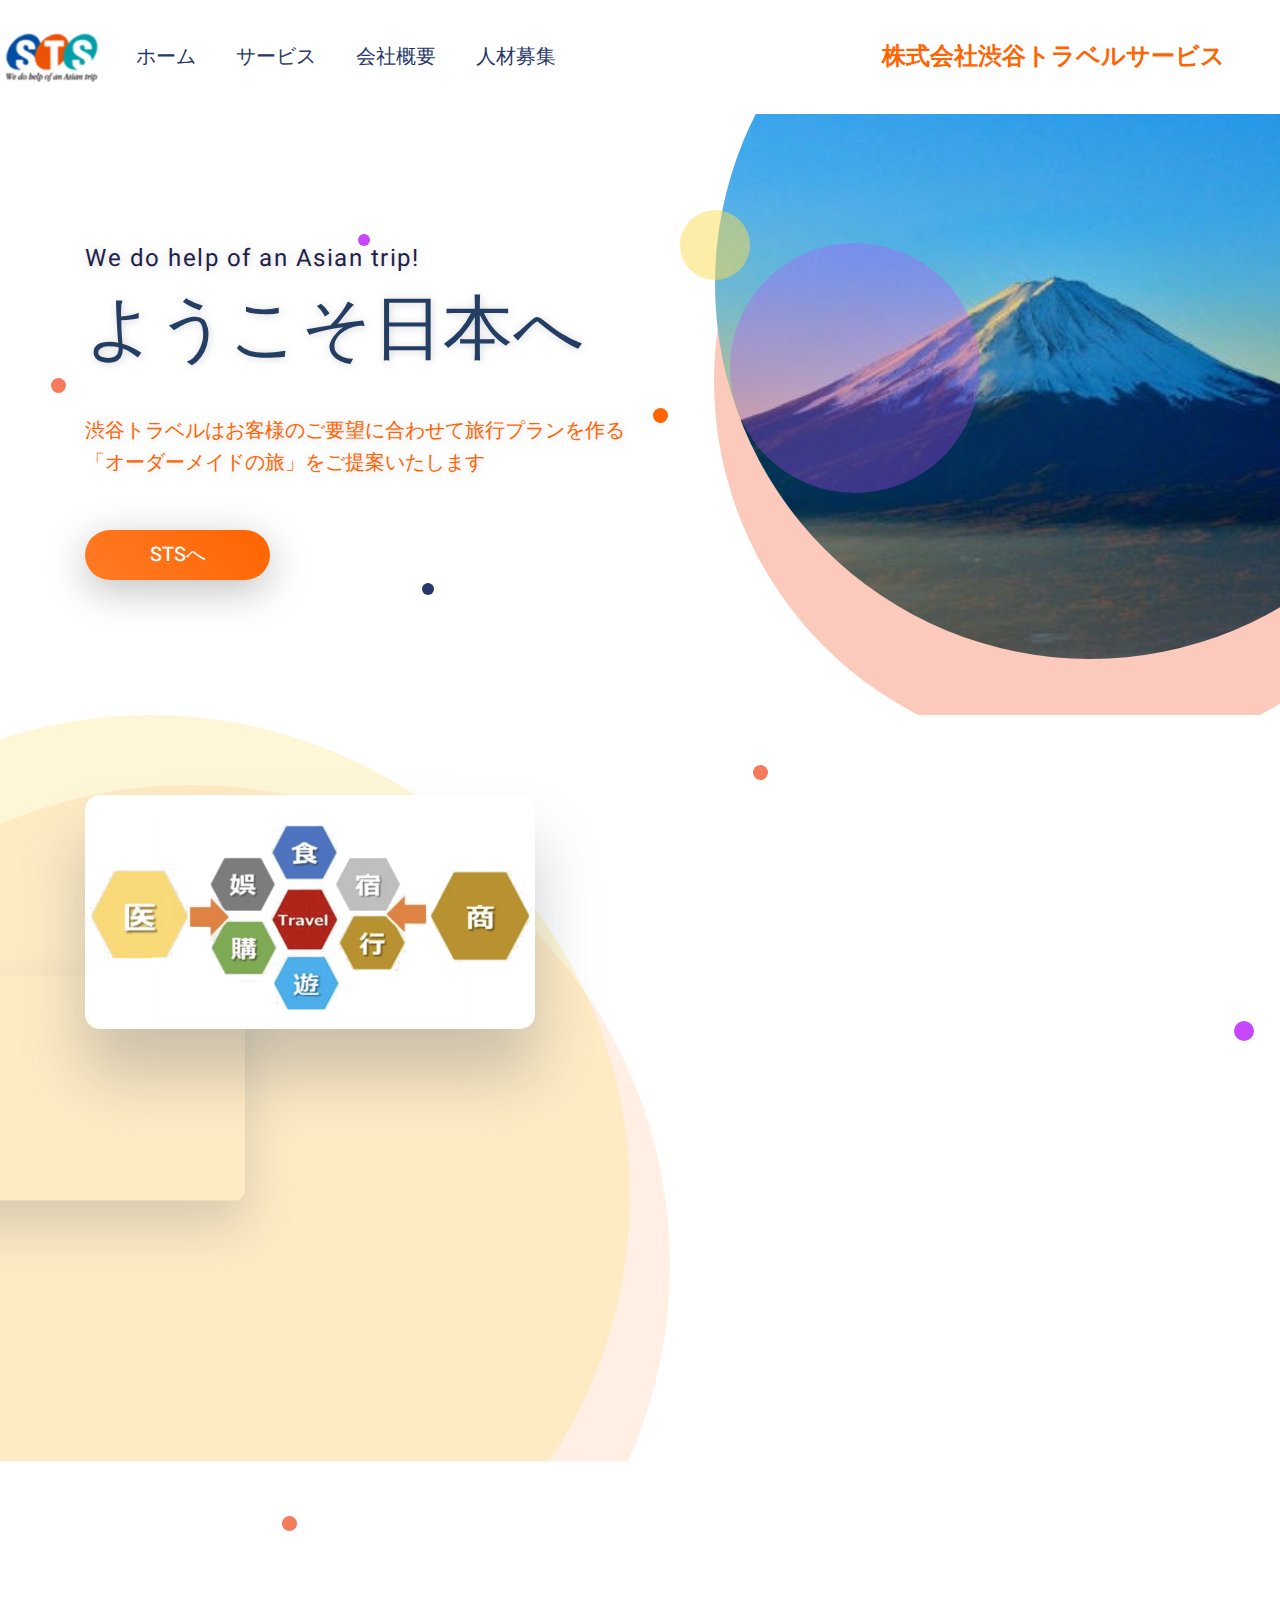
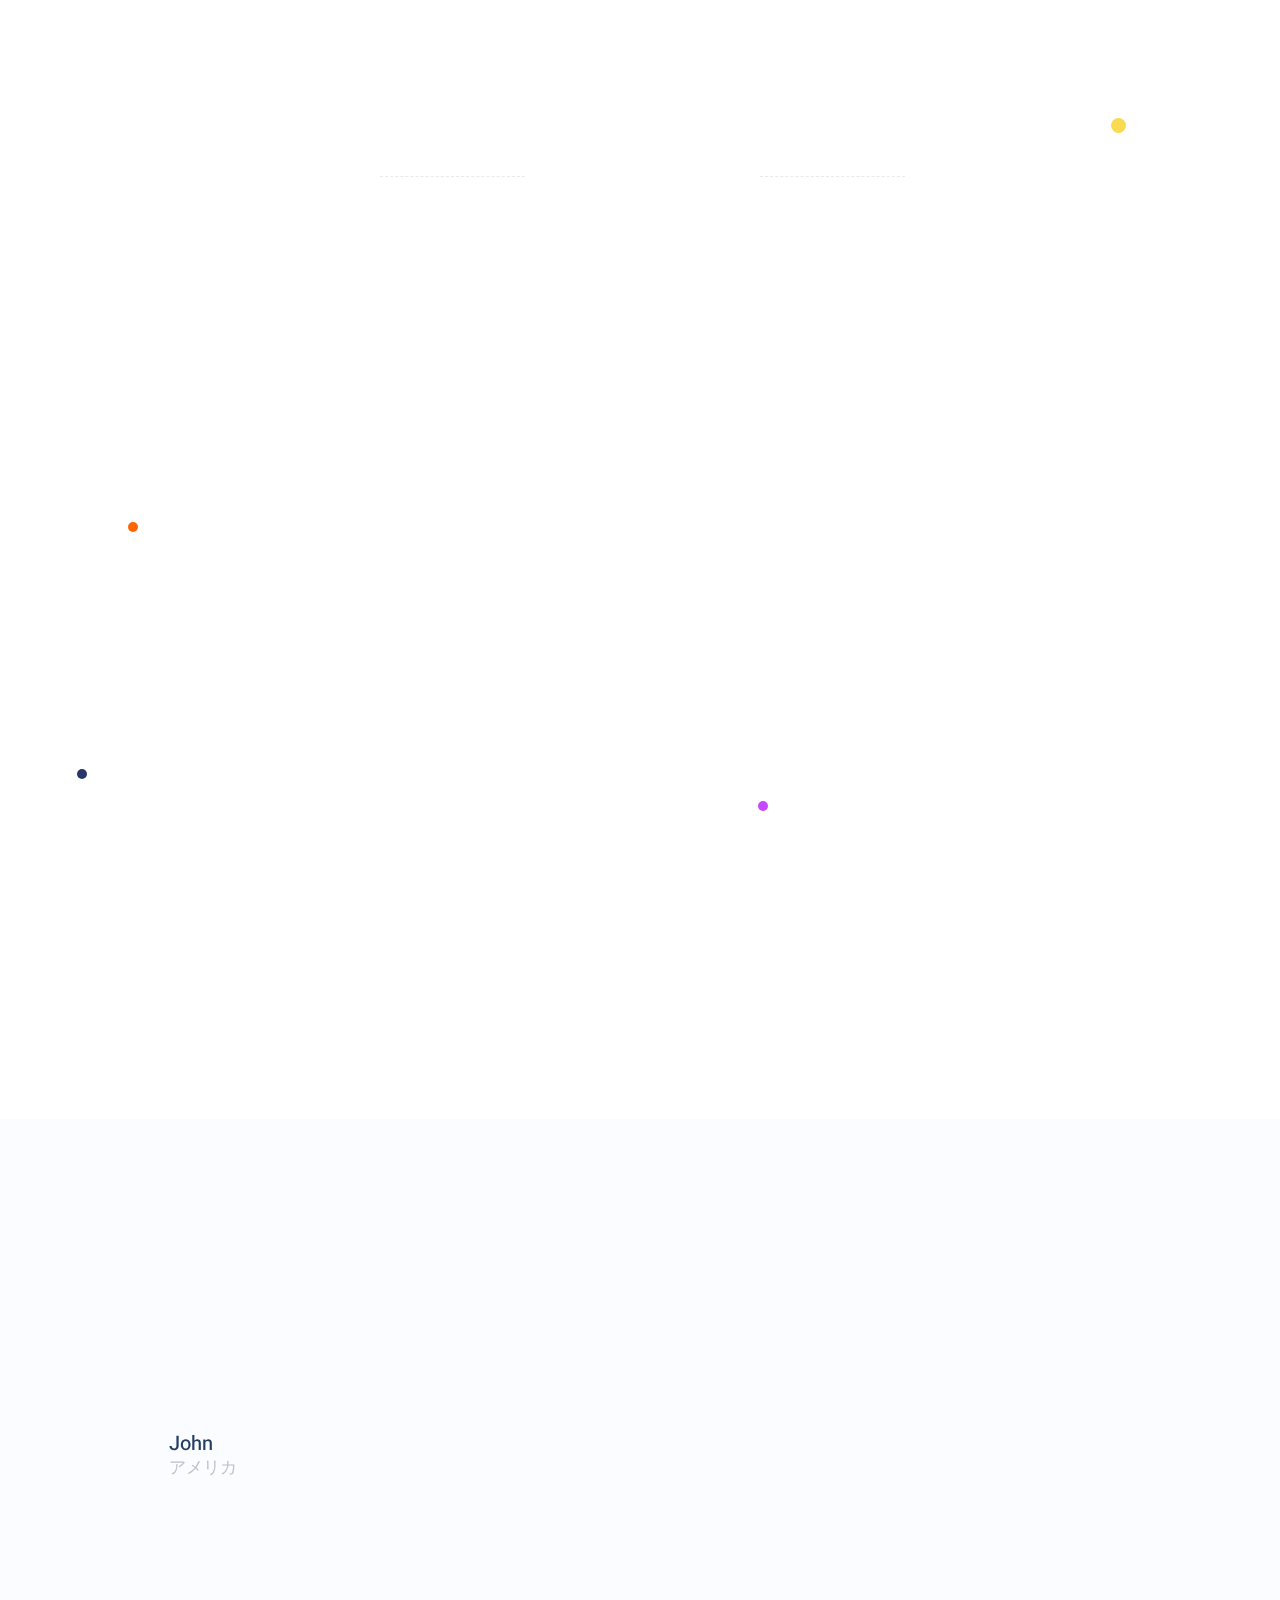
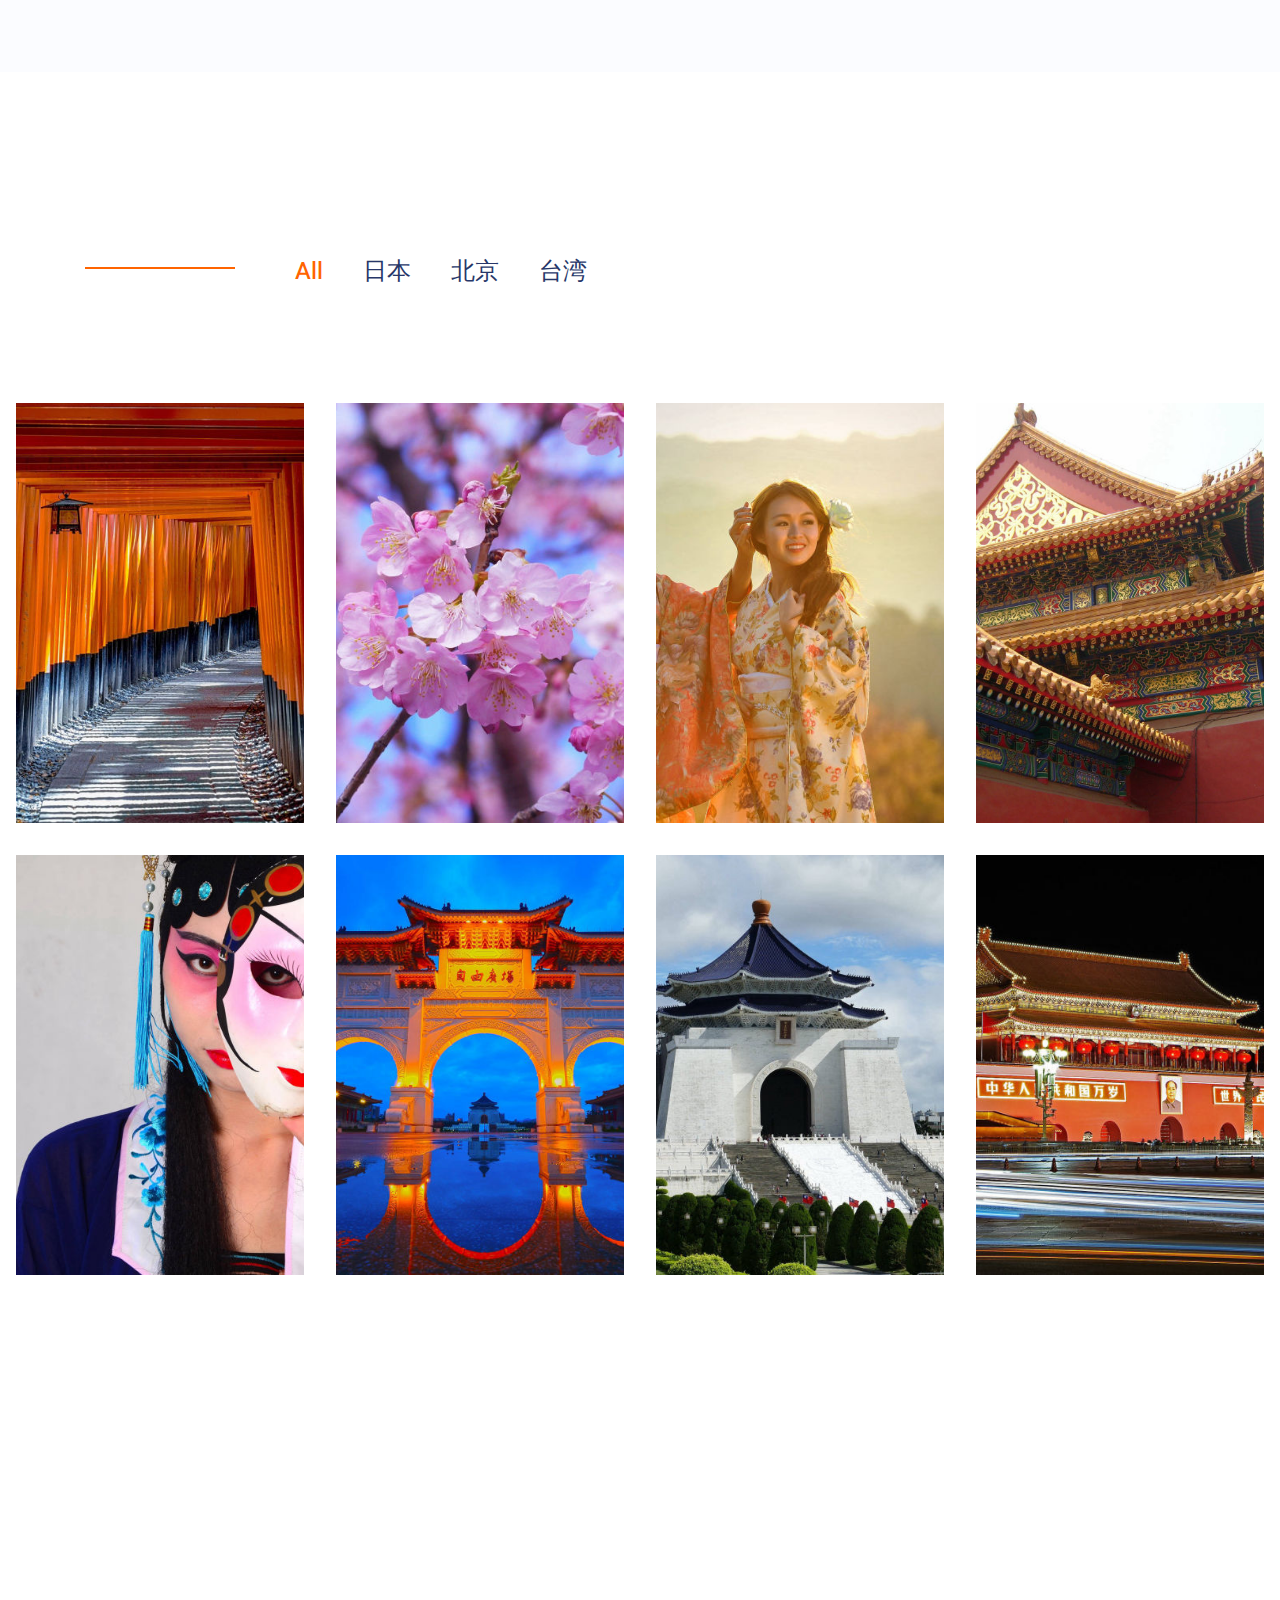
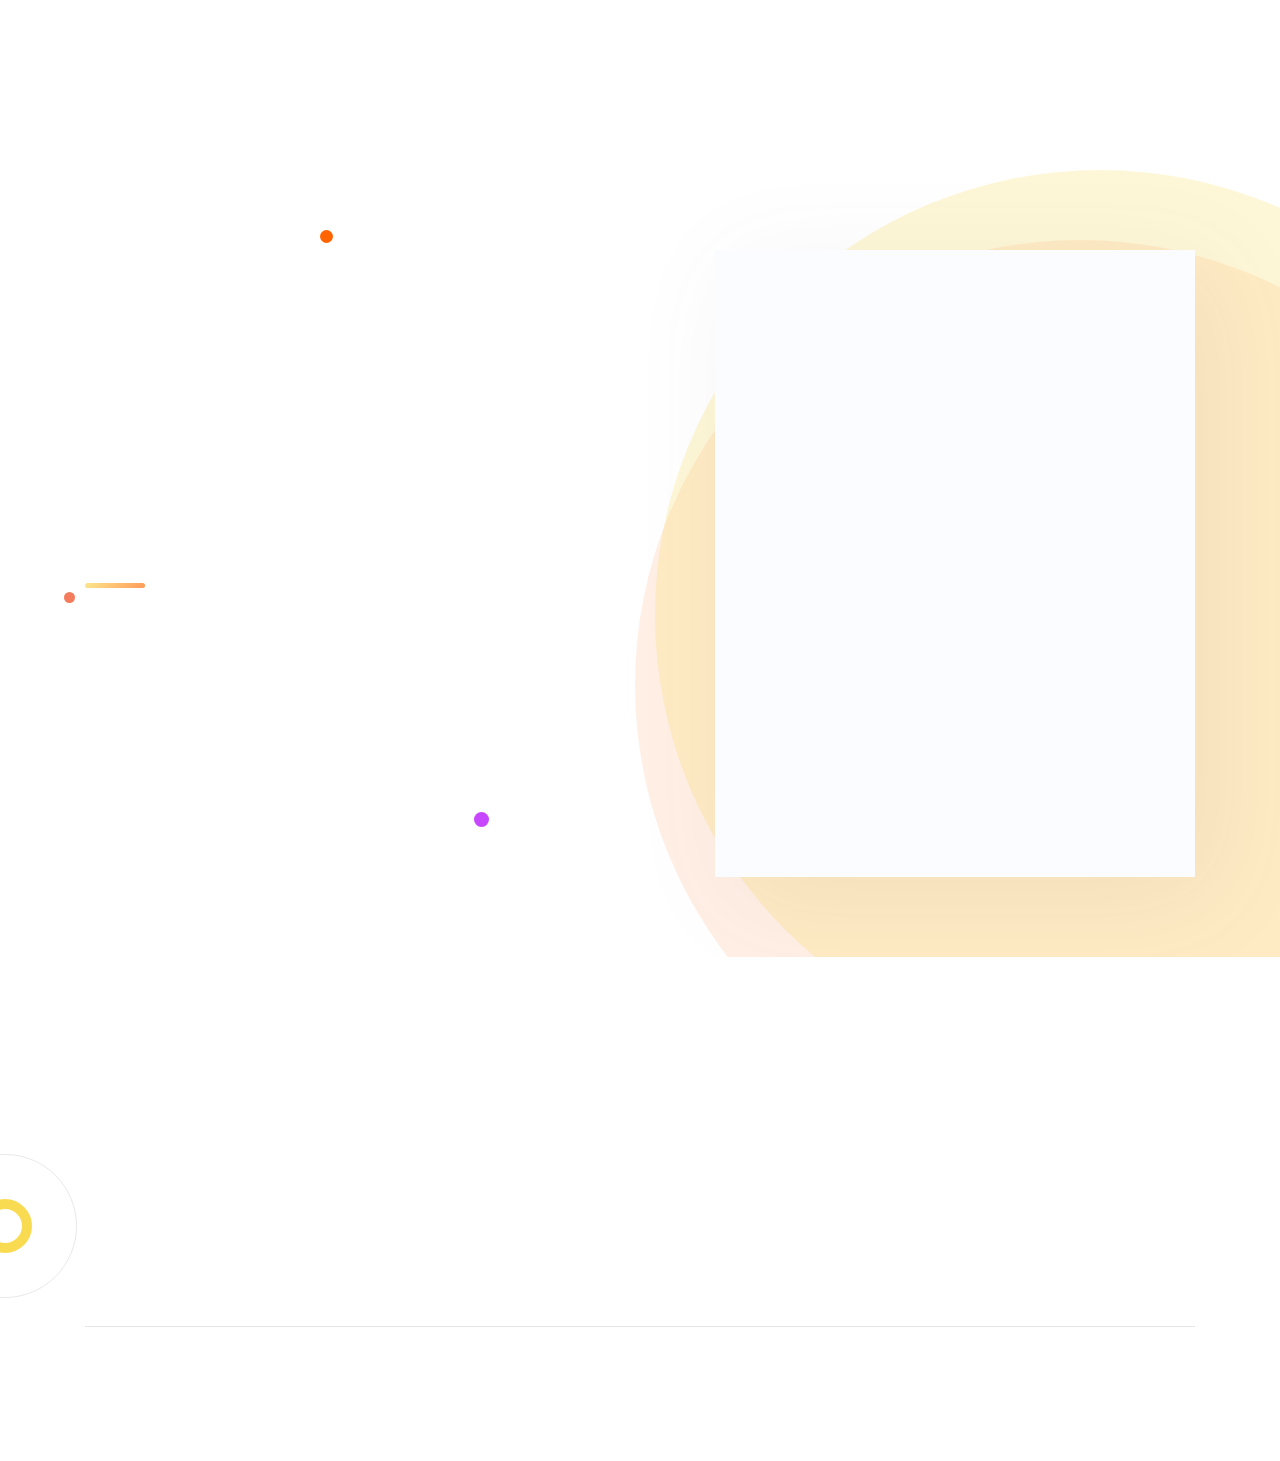
==== index.html @ bbfa1aad "first commit" ====
<!DOCTYPE html>
<html  >
<head>
  
  <meta charset="UTF-8">
  <meta http-equiv="X-UA-Compatible" content="IE=edge">
  
  <meta name="viewport" content="width=device-width, initial-scale=1, minimum-scale=1">
  <link rel="shortcut icon" href="assets/images/favicon.ico" type="image/x-icon">
  <meta name="description" content="">
  
  
  <title>Home</title>
  <link rel="stylesheet" href="assets/font-awesome/css/font-awesome.css">
  <link rel="stylesheet" href="assets/web/assets/mobirise-icons2/mobirise2.css">
  <link rel="stylesheet" href="assets/web/assets/mobirise-icons/mobirise-icons.css">
  <link rel="stylesheet" href="assets/tether/tether.min.css">
  <link rel="stylesheet" href="assets/bootstrap/css/bootstrap.min.css">
  <link rel="stylesheet" href="assets/bootstrap/css/bootstrap-grid.min.css">
  <link rel="stylesheet" href="assets/bootstrap/css/bootstrap-reboot.min.css">
  <link rel="stylesheet" href="assets/dropdown/css/style.css">
  <link rel="stylesheet" href="assets/animatecss/animate.min.css">
  <link rel="stylesheet" href="assets/formstyler/jquery.formstyler.css">
  <link rel="stylesheet" href="assets/formstyler/jquery.formstyler.theme.css">
  <link rel="stylesheet" href="assets/datepicker/jquery.datetimepicker.min.css">
  <link rel="stylesheet" href="assets/socicon/css/styles.css">
  <link rel="stylesheet" href="assets/theme/css/style.css">
  <link rel="stylesheet" href="assets/gallery/style.css">
  <link rel="stylesheet" href="assets/recaptcha.css">
  <link rel="preload" as="style" href="assets/mobirise/css/mbr-additional.css"><link rel="stylesheet" href="assets/mobirise/css/mbr-additional.css" type="text/css">
  
  
  
  

</head>
<body>
  
  <section class="menu1 cid-s29RKRW6qE" once="menu" id="menu1-0">

    
    

    <nav class="navbar navbar-dropdown navbar-expand-lg navbar-fixed-top">
                      <div class="container-fluid">
        <div class="navbar-brand">
            <div class="col-lg-auto padd_lr_0">
            <span class="navbar-logo">
                <a href="index.html">
                    <img src="assets/images/logo-230x111.png" alt="" title="" style="height: 50px;">
                </a>
            </span>
            
        </div>
    </div>
        <button class="navbar-toggler" type="button" data-toggle="collapse" data-target="#navbarSupportedContent" aria-controls="navbarNavAltMarkup" aria-expanded="false" aria-label="Toggle navigation">
            <div class="hamburger">
                <span></span>
                <span></span>
                <span></span>
                <span></span>
            </div>
        </button>
      <div class="collapse navbar-collapse" id="navbarSupportedContent">
            <ul class="navbar-nav nav-dropdown" data-app-modern-menu="true"><li class="nav-item">
                    <a class="nav-link link text-primary display-7" href="index.html">
                        ホーム</a>
                </li><li class="nav-item">
                    <a class="nav-link link text-primary display-7" href="service.html">サービス</a>
                </li><li class="nav-item"><a class="nav-link link text-primary display-7" href="about.html">
                        会社概要</a></li>
                <li class="nav-item"><a class="nav-link link text-primary display-7" href="recruit.html">人材募集</a></li></ul>
          <div class="widget">
              
              <p class="block__phone mbr-fonts-style display-5"><strong>株式会社渋谷トラベルサービス</strong></p>
              
                  
                  
           
          </div>
      </div>
    </div></nav>
</section>

<section class="header2 cid-rVM8gWsqUq" id="header2-a">

    

    
    <div class="animation__background">
        <div class="circle1"></div>
        <div class="circle2"></div>
        <div class="circle3"></div>
        <div class="circle4"></div>
    </div>
    
    <div class="image__background">
        <img src="assets/images/mbr-900x596.jpeg" class="image" alt="" title="">
        <div class="circle__image"></div>
        <div class="circle__image2"></div>
        <div class="circle__image3"></div>
    </div>

    <div class="container">
        <div class="row">
            <div class="col-lg-12 title__block">
                <h3 class="mbr-section-subtitle mbr-regular mbr-fonts-style shaddow display-5">We do help of an Asian trip!</h3>
                <h1 class="mbr-section-title mbr-fonts-style shaddow display-1"><div>ようこそ日本へ</div></h1>
                <p class="mbr-text mbr-fonts-style shaddow display-7">渋谷トラベルはお客様のご要望に合わせて旅行プランを作る <br>「オーダーメイドの旅」をご提案いたします<br></p>
            </div>
            <div class="buttons__block col-lg-12">
                <div class="inner__button">
                <div class="mbr-section-btn"><a class="btn btn-md btn-warning display-7" href="index.html#about-sts-block">STSへ</a></div>
                
                    <div>
                        <div class="modalWindow" style="display: none;">
                            <div class="modalWindow-container">
                                <div class="modalWindow-video-container">
                                    <div class="modalWindow-video">
                                        <iframe width="100%" height="100%" frameborder="0" allowfullscreen="1" data-src="https://www.youtube.com/watch?v=36YgDDJ7XSc"></iframe>
                                    </div>
                                    <a class="close" role="button" data-dismiss="modal">
                                        <span aria-hidden="true" class="mbri-close mbr-iconfont closeModal"></span>
                                        <span class="sr-only">Close</span>
                                    </a>
                                </div>
                            </div>
                        </div>
                    </div>
                </div>
            </div>
        </div>
    </div>
</section>

<section class="content4 modernm4_content4 cid-skmEBShLWp" id="about-sts-block">

    

    
    <div class="animation__background">
        <div class="circle1"></div>
        <div class="circle2"></div>
        <img src="assets/images/triangle-purpl-transp.svg" class="triangle" alt="">
    </div>

    <div class="image__background">
        <div class="circle__image1"></div>
        <div class="circle__image2"></div>
    </div>

    <div class="container">
        <div class="row flex-row-reverse">
            <div class="title__block col-lg-6">
                <h4 class="mbr-section-subtitle mbr-medium mbr-fonts-style display-7">ABOUT US</h4>
                <h3 class="mbr-section-title mbr-fonts-style display-2">STSについて</h3>
                <p class="mbr-subtext mbr-fonts-style display-5">STS：Shibuya Travel Service<br>株式会社渋谷トラベルサービス<br><br>旅行業登録 :東京都知事登録 旅行業第 3-3839 号<br></p>
                <p class="mbr-text mbr-fonts-style display-4">お客様のご要望に合わせて旅行プランを作る 「オーダーメイドの旅」をご提案いたします!<br></p>

                <div class="mbr-section-btn"><a class="btn btn-sm btn-info display-4" href="about.html" target="_blank">会社概要へ</a></div>
            </div>

            <div class="col-lg-6 wrap__image">
                <div class="image__block1">
                    <div class="image">
                        <img src="assets/images/wx20201227-1739242x-900x468.png" alt="" title="">
                    </div>
                </div>
                <div class="image__block2">
                    <div class="image">
                        <img src="assets/images/mbr-680x450.jpg" alt="" title="">
                    </div>
                </div>
            </div>
        </div>

    </div>
</section>

<section class="features8 modernm4_features8 cid-skmhX0v4v2" id="features8-o">

    

    

    <div class="animation__background">
        <div class="circle1"></div>
        <div class="circle2"></div>
        <div class="circle3"></div>
        <div class="circle4"></div>
        <div class="circle5"></div>
        <img src="assets/images/triangle-blue-transp.svg" class="triangle" alt="">
    </div>

    <div class="container">
        <div class="row showArrow">
            <div class="col-lg-12 title__block align-center">
                <h3 class="mbr-section-title mbr-fonts-style display-2">サービス案内</h3>
                
            </div>

            <div class="wrap col-sm-6 col-lg-4">
                <div class="card__wrap align-center">
                    <div class="image art1">
                        <img src="assets/images/mbr-430x287.jpg" alt="" title="">
                    </div>
                    <h4 class="card__title mbr-fonts-style display-5">訪日旅行</h4>
                    <p class="card__text mbr-fonts-style display-4">・お客様の希望に応じて来日ビザ・宿泊・交通を手配 <br>・貸切バス <br>・通訳ガイドの手配<br>・ホテル 会議室 レストランの予約<br>・企業見学、商談<br>・海外傷害保険</p>
                </div>
            </div>


            <div class="wrap col-sm-6 col-lg-4">
                <div class="card__wrap align-center">
                    <div class="image art2">
                        <img src="assets/images/wx20201227-1830092x-494x330.png" alt="" title="">
                    </div>
                    <h4 class="card__title mbr-fonts-style display-5">格安航空券</h4>
                    <p class="card__text mbr-fonts-style display-4">台湾(台北、高雄)、中国(上海、北京、大連など)を始め、アジアや世界各地への格安航空券を豊富に取り扱っています。<br><br>世界各国格安航空券予約受付中。<br>お問合せ専用ダイヤル <br>03-5860-5671</p>
                </div>
            </div>

            <div class="wrap col-sm-6 col-lg-4">
                <div class="card__wrap align-center">
                    <div class="image art3">
                        <img src="assets/images/mbr-1-430x287.jpg" alt="" title="">
                    </div>
                    <h4 class="card__title mbr-fonts-style display-5">ビザ申請代行</h4>
                    <p class="card__text mbr-fonts-style display-4">日本の高度な先進医療や健診・検診技術など、よりよい医療サービスを海外のお客様へ<br><br>・医療ビザ申請代行<br>・健診・精密検査<br>・訪日疾病治療(名医・名門病院/クリニック) <br>・専門医セカンドオピニオン <br>・美容医療(再生美容・アンチエイジング整形、等) <br>・アンチエイジング・亜健康対策(幹細胞・NK 細胞・上清液投与、等)</p>
                </div>
            </div>

            
            <div class="col-lg-12 align-center">
                <div class="mbr-section-btn"><a class="btn btn-md btn-primary display-7" href="service.html">サービス詳細へ</a></div>
            </div>
        </div>




        
    </div>
</section>

<section class="content1 cid-rVMdmjU4Mx" id="content1-c">

    

    

    <div class="container">
        <div class="row justify-content-end">
            <div class="title__block col-lg-12">
                
               <h3 class="mbr-section-title mbr-fonts-style display-2">お客様の声</h3>
              
            </div>
        </div>
        
    </div>
</section>

<section class="testimonials2 modernm4_testimonials2 carousel slide testimonials-slider cid-sklWKOtH6u" data-interval="false" id="testimonials2-i">

    

    


    <div class="animation__background">
        <img src="assets/images/face14.jpg" alt="" class="image" title="">
        <img src="assets/images/face2.jpg" alt="" class="image" title="">
        <img src="assets/images/face9.jpg" alt="" class="image" title="">
        <img src="assets/images/face11.jpg" alt="" class="image" title="">
        <img src="assets/images/face4.jpg" alt="" class="image" title="">
        <img src="assets/images/face7.jpg" alt="" class="image" title="">
        <img src="assets/images/animation-fon.png" alt="" class="fon" title="">
    </div>



    <div class="container">
        <div class="row align-items-center">
            <div class="col-lg-7 wrap">
                <h4 class="mbr-section-subtitle mbr-medium mbr-fonts-style display-7">大切な</h4>
                <h3 class="mbr-section-title mbr-fonts-style display-2">お客様の声</h3>
                <div class="carousel slide" role="listbox" data-pause="true" data-keyboard="false" data-ride="false" data-interval="false">
                    <div class="carousel-inner ">
                        
                        
                    <div class="carousel-item text-left">
                            <div class="user ">
                                <p class="user_text mbr-fonts-style display-7">素晴らし親切なご対応有り難うございました。</p>
                                <div class="author">
                                    <div class="user_image">
                                        <img src="assets/images/face1.jpg" alt="" title="">
                                    </div>
                                    <div class="author__info">
                                        <div class="user_name mbr-medium mbr-fonts-style display-7">
                                            John
                                        </div>
                                        <div class="user_prof mbr-fonts-style display-4">
                                            アメリカ</div>
                                    </div>
                                </div>
                            </div>
                        </div><div class="carousel-item text-left">
                            <div class="user">
                                <p class="user_text mbr-fonts-style display-7">素晴らし親切なご対応有り難うございました。</p>
                                <div class="author">
                                    <div class="user_image">
                                        <img src="assets/images/face6.jpg" alt="" title="">
                                    </div>
                                    <div class="author__info">
                                        <div class="user_name mbr-medium mbr-fonts-style display-7">
                                            Alex
                                        </div>
                                        <div class="user_prof mbr-fonts-style display-4">
                                            アフリカ</div>
                                    </div>
                                </div>
                            </div>
                        </div></div>

                    <div class="carousel-controls">
                        <a class="carousel-control-prev" role="button" data-slide="prev">
                            <span aria-hidden="true" class="mobi-mbri-left mobi-mbri mbr-iconfont"></span>
                            <span class="sr-only">Previous</span>
                        </a>

                        <a class="carousel-control-next" role="button" data-slide="next">
                            <span aria-hidden="true" class="mobi-mbri-right mobi-mbri mbr-iconfont"></span>
                            <span class="sr-only">Next</span>
                        </a>
                    </div>
                </div>
            </div>
        </div>
    </div>

    <div>
        <img src="assets/images/transparent-fon.png" alt="" class="fon2" title="">
    </div>

</section>

<section class="content1 cid-sklQNkPvVd" id="content1-d">

    

    

    <div class="container">
        <div class="row justify-content-end">
            <div class="title__block col-lg-12">
                
               <h3 class="mbr-section-title mbr-fonts-style display-2">トラベル写真</h3>
              
            </div>
        </div>
        
    </div>
</section>

<section class="mbr-gallery mbr-slider-carousel gallery gallery1 modernm4_gallery1 cid-skm5Svt2hW" id="gallery1-l">

    

    <div>
        <div><!-- Filter --><div class="mbr-gallery-filter container gallery-filter-active"><ul buttons="0"><li class="mbr-gallery-filter-all active"><a class="btn btn-md btn-primary-outline display-7" href="">All</a></li></ul></div><!-- Gallery --><div class="mbr-gallery-row"><div class="mbr-gallery-layout-default"><div><div><div class="mbr-gallery-item mbr-gallery-item--p2" data-video-url="false" data-tags="日本"><div href="#lb-gallery1-l" data-slide-to="0" data-toggle="modal"><img src="assets/images/mbr-1920x1288-800x537.jpg" alt="" title=""><span class="icon-focus"></span><span class="mbr-gallery-title mbr-fonts-style display-7">这里输入标题</span></div></div><div class="mbr-gallery-item mbr-gallery-item--p2" data-video-url="false" data-tags="日本"><div href="#lb-gallery1-l" data-slide-to="1" data-toggle="modal"><img src="assets/images/mbr-1920x1238-800x516.jpg" alt="" title=""><span class="icon-focus"></span><span class="mbr-gallery-title mbr-fonts-style display-7">这里输入标题</span></div></div><div class="mbr-gallery-item mbr-gallery-item--p2" data-video-url="false" data-tags="日本"><div href="#lb-gallery1-l" data-slide-to="2" data-toggle="modal"><img src="assets/images/mbr-1920x1199-800x500.jpg" alt="" title=""><span class="icon-focus"></span><span class="mbr-gallery-title mbr-fonts-style display-7">这里输入标题</span></div></div><div class="mbr-gallery-item mbr-gallery-item--p2" data-video-url="false" data-tags="北京"><div href="#lb-gallery1-l" data-slide-to="3" data-toggle="modal"><img src="assets/images/mbr-1920x1440-800x600.jpg" alt="" title=""><span class="icon-focus"></span><span class="mbr-gallery-title mbr-fonts-style display-7">这里输入标题</span></div></div><div class="mbr-gallery-item mbr-gallery-item--p2" data-video-url="false" data-tags="北京"><div href="#lb-gallery1-l" data-slide-to="4" data-toggle="modal"><img src="assets/images/mbr-1920x1271-800x530.jpg" alt="" title=""><span class="icon-focus"></span><span class="mbr-gallery-title mbr-fonts-style display-7">这里输入标题</span></div></div><div class="mbr-gallery-item mbr-gallery-item--p2" data-video-url="false" data-tags="台湾"><div href="#lb-gallery1-l" data-slide-to="5" data-toggle="modal"><img src="assets/images/mbr-1-1920x1271-800x530.jpg" alt="" title=""><span class="icon-focus"></span><span class="mbr-gallery-title mbr-fonts-style display-7">这里输入标题</span></div></div><div class="mbr-gallery-item mbr-gallery-item--p2" data-video-url="false" data-tags="台湾"><div href="#lb-gallery1-l" data-slide-to="6" data-toggle="modal"><img src="assets/images/mbr-2-1920x1280-800x533.jpg" alt="" title=""><span class="icon-focus"></span><span class="mbr-gallery-title mbr-fonts-style display-7">这里输入标题</span></div></div><div class="mbr-gallery-item mbr-gallery-item--p2" data-video-url="false" data-tags="北京"><div href="#lb-gallery1-l" data-slide-to="7" data-toggle="modal"><img src="assets/images/mbr-1920x1175-800x490.jpg" alt="" title=""><span class="icon-focus"></span><span class="mbr-gallery-title mbr-fonts-style display-7">这里输入标题</span></div></div></div></div><div class="clearfix"></div></div></div><!-- Lightbox --><div data-app-prevent-settings="" class="mbr-slider modal fade carousel slide" tabindex="-1" data-keyboard="true" data-interval="false" id="lb-gallery1-l"><div class="modal-dialog"><div class="modal-content"><div class="modal-body"><ol class="carousel-indicators"><li data-app-prevent-settings="" data-target="#lb-gallery1-l" data-slide-to="0"></li><li data-app-prevent-settings="" data-target="#lb-gallery1-l" data-slide-to="1"></li><li data-app-prevent-settings="" data-target="#lb-gallery1-l" data-slide-to="2"></li><li data-app-prevent-settings="" data-target="#lb-gallery1-l" data-slide-to="3"></li><li data-app-prevent-settings="" data-target="#lb-gallery1-l" data-slide-to="4"></li><li data-app-prevent-settings="" data-target="#lb-gallery1-l" data-slide-to="5"></li><li data-app-prevent-settings="" data-target="#lb-gallery1-l" class=" active" data-slide-to="6"></li><li data-app-prevent-settings="" data-target="#lb-gallery1-l" data-slide-to="7"></li></ol><div class="carousel-inner"><div class="carousel-item"><img src="assets/images/mbr-1920x1288.jpg" alt="" title=""></div><div class="carousel-item"><img src="assets/images/mbr-1920x1238.jpg" alt="" title=""></div><div class="carousel-item"><img src="assets/images/mbr-1920x1199.jpg" alt="" title=""></div><div class="carousel-item"><img src="assets/images/mbr-1920x1440.jpg" alt="" title=""></div><div class="carousel-item"><img src="assets/images/mbr-1920x1271.jpg" alt="" title=""></div><div class="carousel-item"><img src="assets/images/mbr-1-1920x1271.jpg" alt="" title=""></div><div class="carousel-item active"><img src="assets/images/mbr-2-1920x1280.jpg" alt="" title=""></div><div class="carousel-item"><img src="assets/images/mbr-1920x1175.jpg" alt="" title=""></div></div><a class="carousel-control carousel-control-prev" role="button" data-slide="prev" href="#lb-gallery1-l"><span class="mbri-left mbr-iconfont" aria-hidden="true"></span><span class="sr-only">Previous</span></a><a class="carousel-control carousel-control-next" role="button" data-slide="next" href="#lb-gallery1-l"><span class="mbri-right mbr-iconfont" aria-hidden="true"></span><span class="sr-only">Next</span></a><a class="close" href="#" role="button" data-dismiss="modal"><span class="sr-only">Close</span></a></div></div></div></div></div>
    </div>

</section>

<section class="clients clients1 modernm4_clients1 cid-sklO3PXdSh" data-interval="false" id="clients1-c">
    

    
    <div class="container">
        <div class="media-container-row">
            <div class="col-lg-12 align-center title__block">
                <h2 class="mbr-section-title mbr-bold mbr-fonts-style display-2">扱い航空会社一覧</h2>
                
            </div>
        </div>
    </div>

    <div class="container">
        <div class="carousel slide" role="listbox" data-pause="true" data-keyboard="false" data-ride="carousel" data-interval="4000">
            <div class="carousel-inner" data-visible="5">
                
                
                
                
                
            <div class="carousel-item ">
                    <div class="media-container-row">
                        <div class="col-md-12">
                            <div class="wrap-img ">
                                <img src="assets/images/sidebanner10-130x25.jpg" class="img-responsive clients-img" alt="" title="">
                            </div>
                        </div>
                    </div>
                </div><div class="carousel-item ">
                    <div class="media-container-row">
                        <div class="col-md-12">
                            <div class="wrap-img ">
                                <img src="assets/images/sidebanner12-130x28.jpg" class="img-responsive clients-img" alt="" title="">
                            </div>
                        </div>
                    </div>
                </div><div class="carousel-item ">
                    <div class="media-container-row">
                        <div class="col-md-12">
                            <div class="wrap-img ">
                                <img src="assets/images/sidebanner13-130x30.jpg" class="img-responsive clients-img" alt="" title="">
                            </div>
                        </div>
                    </div>
                </div><div class="carousel-item ">
                    <div class="media-container-row">
                        <div class="col-md-12">
                            <div class="wrap-img ">
                                <img src="assets/images/sidebanner14-130x29.jpg" class="img-responsive clients-img" alt="" title="">
                            </div>
                        </div>
                    </div>
                </div><div class="carousel-item ">
                    <div class="media-container-row">
                        <div class="col-md-12">
                            <div class="wrap-img ">
                                <img src="assets/images/sidebanner11-130x27.jpg" class="img-responsive clients-img" alt="" title="">
                            </div>
                        </div>
                    </div>
                </div><div class="carousel-item ">
                    <div class="media-container-row">
                        <div class="col-md-12">
                            <div class="wrap-img ">
                                <img src="assets/images/sidebanner11-130x27.jpg" class="img-responsive clients-img" alt="" title="">
                            </div>
                        </div>
                    </div>
                </div><div class="carousel-item ">
                    <div class="media-container-row">
                        <div class="col-md-12">
                            <div class="wrap-img ">
                                <img src="assets/images/sidebanner11-130x27.jpg" class="img-responsive clients-img" alt="" title="">
                            </div>
                        </div>
                    </div>
                </div><div class="carousel-item ">
                    <div class="media-container-row">
                        <div class="col-md-12">
                            <div class="wrap-img ">
                                <img src="assets/images/sidebanner11-130x27.jpg" class="img-responsive clients-img" alt="" title="">
                            </div>
                        </div>
                    </div>
                </div><div class="carousel-item ">
                    <div class="media-container-row">
                        <div class="col-md-12">
                            <div class="wrap-img ">
                                <img src="assets/images/sidebanner11-130x27.jpg" class="img-responsive clients-img" alt="" title="">
                            </div>
                        </div>
                    </div>
                </div><div class="carousel-item ">
                    <div class="media-container-row">
                        <div class="col-md-12">
                            <div class="wrap-img ">
                                <img src="assets/images/sidebanner11-130x27.jpg" class="img-responsive clients-img" alt="" title="">
                            </div>
                        </div>
                    </div>
                </div></div>
            
        </div>
    </div>
</section>

<section class="form1 cid-rVKij44fx8" id="form1-8">

    

    
    
    <div class="animation__background">
        <div class="circle1"></div>
        <div class="circle2"></div>
        <div class="circle3"></div>
        <img src="assets/images/triangle-purpl-transp.svg" class="triangle" alt="">
    </div>
    
    <div class="image__background">
        <div class="circle__image1"></div>
        <div class="circle__image2"></div>
    </div>

    <div class="container">
        <div class="row align-items-center">
            <div class="col-xl-5 col-md-6">
                <h4 class="mbr-section-subtitle mbr-medium mbr-fonts-style display-7">CONTACT US</h4>
                <div class="title">
                   <h3 class="mbr-section-title mbr-medium mbr-fonts-style display-2">お問い合わせ</h3>
                    <span class="line"></span>
                </div>
                
              <p class="mbr-text mbr-fonts-style display-7">お気軽にお問い合わせください。</p>
                
            </div>
            <div class="col-md-6 box">
               
                <div class="subscribe__form">
                    <div class="d-flex" data-form-type="formoid">
<!--Formbuilder Form-->
<form action="https://mobirise.eu/" method="POST" class="mbr-form form-with-styler" data-form-title="Mobirise Form"><input type="hidden" name="email" data-form-email="true" value="fNbp0fXDtw0quOLGC0QCz1TuhcJLnb0yWeyZH+/5qx7Mxe3zjwvzOP6fsX3cd5lRn6O2opKfakCTILzCu4lyxgBMmAO9p57hNJkYQ4tSGTaQJSJQK2RCzIm08Rrre/UD">
<div class="row">
<div hidden="hidden" data-form-alert="" class="alert alert-success col-12">お問い合わせありがとうございます。返事は１〜２営業日となります。
お急ぎの方は電話でお問い合わせください。</div>
<div hidden="hidden" data-form-alert-danger="" class="alert alert-danger col-12"> </div>
</div>
<div class="dragArea row align-items-end">
<div class="col-lg-12 col-md-12 col-sm-12 form-group" data-for="e-mail">
<input type="email" name="e-mail" placeholder="メール*" data-form-field="email" class="form-control display-7" value="" id="e-mail-form1-8">
</div>
<div class="col-lg-12 col-md-12 col-sm-12 form-group" data-for="subject">
<input type="text" name="subject" placeholder="タイトル*" data-form-field="subject" class="form-control display-7" value="" id="subject-form1-8">
</div>
<div class="col-lg-12 col-md-12 col-sm-12 form-group" data-for="message">
<textarea name="message" placeholder="内容" data-form-field="message" class="form-control display-7" id="message-form1-8"></textarea>
</div>

<div class="col-12 input-group-btn d-flex"><button type="submit" class="btn btn-md btn-warning display-7">送信する</button></div>
        
</div>
</form><!--Formbuilder Form-->
</div>
                </div>
                    
                </div>
            
            
            
        </div>
    </div>
</section>

<section class="footer1 cid-s29Saf1GAu" once="footer" id="footer1-1">

    

    

    <div class="animation__background">
        <img src="assets/images/triangle-purpl-semitransp.svg" class="triangle" alt="" title="">
        <div class="circle"></div>
    </div>

    <div class="container">
        <div class="row">
            <div class="col-lg-3 col-sm-6 col-12 wrap order-0">
               <p class="brand__text mbr-medium mbr-fonts-style display-5">&nbsp;</p>
                 
                <p class="brand__email mbr-fonts-style display-4"><a href="#" class="text-secondary">mobirise@company.com</a></p>
                <p class="brand__phone mbr-fonts-style display-7"><a href="#" class="text-warning">電話: +(81)03-6419-1061</a></p>
            </div>
            <div class="col-lg-3 col-sm-6 col-12 wrap">
                <h4 class="mbr-fonts-style mbr-regular footer__title display-5">&nbsp;</h4>
                <div class="mbr-list">
                    
                    
                    
                <p class="footer__items mbr-fonts-style display-4"><a href="service.html" class="text-primary">サービス</a><br><a href="about.html" class="text-primary">会社概要</a></p><p class="footer__items mbr-fonts-style display-4"><a href="recruit.html" class="text-primary">人材募集</a></p></div>
            </div>
            <div class="col-lg-3 col-sm-6 col-12 wrap">
                <h4 class="mbr-fonts-style mbr-regular footer__title display-5">&nbsp;</h4>
               
            </div>
            <div class="col-lg-3 col-sm-6 col-12 wrap">
                <h4 class="mbr-fonts-style mbr-regular footer__title display-5">&nbsp;</h4>
                <p class="footer__adress mbr-fonts-style display-4">Follow us</p>
                    <div class="social">
                        
                        
                        
                        
                    <a class="social__items" href="https://facebook.com" target="_blank">
                            <span class="mbr-iconfont fa-facebook-f fa"></span>
                        </a><a class="social__items" href="https://twitter.com" target="_blank">
                            <span class="mbr-iconfont fa-twitter fa"></span>
                        </a><a class="social__items" href="https://wechat.qq.com" target="_blank">
                            <span class="mbr-iconfont fa-wechat fa"></span>
                        </a><a class="social__items" href="https://weibo.com" target="_blank">
                            <span class="mbr-iconfont socicon-weibo socicon"></span>
                        </a></div>
                    
            </div> 
            
            
            </div>
            <div class="divider"></div>
            <div class="row align-items-center justify-content-between footer__bottom">
                <div class="col-md-5">
                     <p class="privacy mbr-fonts-style display-4">© 2021 株式会社渋谷トラベルサービス&nbsp;- All Rights Reserved</p>
                </div>
                <div class="col-md-7">
                     <div class="mbr-list align-right">
                        
                        
                        
                    <p class="footer__bot_items mbr-fonts-style display-4"><a href="privacy.html" class="text-primary">プライバシーポリシー</a></p></div>
                </div>
            </div>
        </div>
                
</section>


<script src="assets/web/assets/jquery/jquery.min.js"></script>
  <script src="assets/popper/popper.min.js"></script>
  <script src="assets/tether/tether.min.js"></script>
  <script src="assets/bootstrap/js/bootstrap.min.js"></script>
  <script src="assets/smoothscroll/smooth-scroll.js"></script>
  <script src="assets/dropdown/js/nav-dropdown.js"></script>
  <script src="assets/dropdown/js/navbar-dropdown.js"></script>
  <script src="assets/touchswipe/jquery.touch-swipe.min.js"></script>
  <script src="assets/viewportchecker/jquery.viewportchecker.js"></script>
  <script src="assets/playervimeo/vimeo_player.js"></script>
  <script src="assets/bootstrapcarouselswipe/bootstrap-carousel-swipe.js"></script>
  <script src="assets/mbr-testimonials-slider/mbr-testimonials-slider.js"></script>
  <script src="assets/masonry/masonry.pkgd.min.js"></script>
  <script src="assets/imagesloaded/imagesloaded.pkgd.min.js"></script>
  <script src="assets/vimeoplayer/jquery.mb.vimeo_player.js"></script>
  <script src="assets/mbr-clients-slider/mbr-clients-slider.js"></script>
  <script src="assets/formstyler/jquery.formstyler.js"></script>
  <script src="assets/formstyler/jquery.formstyler.min.js"></script>
  <script src="assets/datepicker/jquery.datetimepicker.full.js"></script>
  <script src="assets/theme/js/script.js"></script>
  <script src="assets/gallery/player.min.js"></script>
  <script src="assets/gallery/script.js"></script>
  <script src="assets/slidervideo/script.js"></script>
  <script src="assets/formoid.min.js"></script>
  
  
  
 <div id="scrollToTop" class="scrollToTop mbr-arrow-up"><a style="text-align: center;"><i class="mbr-arrow-up-icon mbr-arrow-up-icon-cm cm-icon cm-icon-smallarrow-up"></i></a></div>
    <input name="animation" type="hidden">
  
</body>
</html>
---- assets/web/assets/mobirise-icons2/mobirise2.css ----
@font-face {
  font-family: 'Moririse2';
  font-display: swap;
  src:  url('mobirise2.eot?f2bix4');
  src:  url('mobirise2.eot?f2bix4#iefix') format('embedded-opentype'),
    url('mobirise2.ttf?f2bix4') format('truetype'),
    url('mobirise2.woff?f2bix4') format('woff'),
    url('mobirise2.svg?f2bix4#mobirise2') format('svg');
  font-weight: normal;
  font-style: normal;
}

[class^="mobi-"], [class*=" mobi-"] {
  /* use !important to prevent issues with browser extensions that change fonts */
  font-family: 'Moririse2' !important;
  speak: none;
  font-style: normal;
  font-weight: normal;
  font-variant: normal;
  text-transform: none;
  line-height: 1;

  /* Better Font Rendering =========== */
  -webkit-font-smoothing: antialiased;
  -moz-osx-font-smoothing: grayscale;
}

.mobi-mbri-add-submenu:before {
  content: "\e900";
}
.mobi-mbri-alert:before {
  content: "\e901";
}
.mobi-mbri-align-center:before {
  content: "\e902";
}
.mobi-mbri-align-justify:before {
  content: "\e903";
}
.mobi-mbri-align-left:before {
  content: "\e904";
}
.mobi-mbri-align-right:before {
  content: "\e905";
}
.mobi-mbri-android:before {
  content: "\e906";
}
.mobi-mbri-apple:before {
  content: "\e907";
}
.mobi-mbri-arrow-down:before {
  content: "\e908";
}
.mobi-mbri-arrow-next:before {
  content: "\e909";
}
.mobi-mbri-arrow-prev:before {
  content: "\e90a";
}
.mobi-mbri-arrow-up:before {
  content: "\e90b";
}
.mobi-mbri-bold:before {
  content: "\e90c";
}
.mobi-mbri-bookmark:before {
  content: "\e90d";
}
.mobi-mbri-bootstrap:before {
  content: "\e90e";
}
.mobi-mbri-briefcase:before {
  content: "\e90f";
}
.mobi-mbri-browse:before {
  content: "\e910";
}
.mobi-mbri-bulleted-list:before {
  content: "\e911";
}
.mobi-mbri-calendar:before {
  content: "\e912";
}
.mobi-mbri-camera:before {
  content: "\e913";
}
.mobi-mbri-cart-add:before {
  content: "\e914";
}
.mobi-mbri-cart-full:before {
  content: "\e915";
}
.mobi-mbri-cash:before {
  content: "\e916";
}
.mobi-mbri-change-style:before {
  content: "\e917";
}
.mobi-mbri-chat:before {
  content: "\e918";
}
.mobi-mbri-clock:before {
  content: "\e919";
}
.mobi-mbri-close:before {
  content: "\e91a";
}
.mobi-mbri-cloud:before {
  content: "\e91b";
}
.mobi-mbri-code:before {
  content: "\e91c";
}
.mobi-mbri-contact-form:before {
  content: "\e91d";
}
.mobi-mbri-credit-card:before {
  content: "\e91e";
}
.mobi-mbri-cursor-click:before {
  content: "\e91f";
}
.mobi-mbri-cust-feedback:before {
  content: "\e920";
}
.mobi-mbri-database:before {
  content: "\e921";
}
.mobi-mbri-delivery:before {
  content: "\e922";
}
.mobi-mbri-desktop:before {
  content: "\e923";
}
.mobi-mbri-devices:before {
  content: "\e924";
}
.mobi-mbri-down:before {
  content: "\e925";
}
.mobi-mbri-download-2:before {
  content: "\e926";
}
.mobi-mbri-download:before {
  content: "\e927";
}
.mobi-mbri-drag-n-drop-2:before {
  content: "\e928";
}
.mobi-mbri-drag-n-drop:before {
  content: "\e929";
}
.mobi-mbri-edit-2:before {
  content: "\e92a";
}
.mobi-mbri-edit:before {
  content: "\e92b";
}
.mobi-mbri-error:before {
  content: "\e92c";
}
.mobi-mbri-extension:before {
  content: "\e92d";
}
.mobi-mbri-features:before {
  content: "\e92e";
}
.mobi-mbri-file:before {
  content: "\e92f";
}
.mobi-mbri-flag:before {
  content: "\e930";
}
.mobi-mbri-folder:before {
  content: "\e931";
}
.mobi-mbri-gift:before {
  content: "\e932";
}
.mobi-mbri-github:before {
  content: "\e933";
}
.mobi-mbri-globe-2:before {
  content: "\e934";
}
.mobi-mbri-globe:before {
  content: "\e935";
}
.mobi-mbri-growing-chart:before {
  content: "\e936";
}
.mobi-mbri-hearth:before {
  content: "\e937";
}
.mobi-mbri-help:before {
  content: "\e938";
}
.mobi-mbri-home:before {
  content: "\e939";
}
.mobi-mbri-hot-cup:before {
  content: "\e93a";
}
.mobi-mbri-idea:before {
  content: "\e93b";
}
.mobi-mbri-image-gallery:before {
  content: "\e93c";
}
.mobi-mbri-image-slider:before {
  content: "\e93d";
}
.mobi-mbri-info:before {
  content: "\e93e";
}
.mobi-mbri-italic:before {
  content: "\e93f";
}
.mobi-mbri-key:before {
  content: "\e940";
}
.mobi-mbri-laptop:before {
  content: "\e941";
}
.mobi-mbri-layers:before {
  content: "\e942";
}
.mobi-mbri-left-right:before {
  content: "\e943";
}
.mobi-mbri-left:before {
  content: "\e944";
}
.mobi-mbri-letter:before {
  content: "\e945";
}
.mobi-mbri-like:before {
  content: "\e946";
}
.mobi-mbri-link:before {
  content: "\e947";
}
.mobi-mbri-lock:before {
  content: "\e948";
}
.mobi-mbri-login:before {
  content: "\e949";
}
.mobi-mbri-logout:before {
  content: "\e94a";
}
.mobi-mbri-magic-stick:before {
  content: "\e94b";
}
.mobi-mbri-map-pin:before {
  content: "\e94c";
}
.mobi-mbri-menu:before {
  content: "\e94d";
}
.mobi-mbri-mobile-2:before {
  content: "\e94e";
}
.mobi-mbri-mobile-horizontal:before {
  content: "\e94f";
}
.mobi-mbri-mobile:before {
  content: "\e950";
}
.mobi-mbri-mobirise:before {
  content: "\e951";
}
.mobi-mbri-more-horizontal:before {
  content: "\e952";
}
.mobi-mbri-more-vertical:before {
  content: "\e953";
}
.mobi-mbri-music:before {
  content: "\e954";
}
.mobi-mbri-new-file:before {
  content: "\e955";
}
.mobi-mbri-numbered-list:before {
  content: "\e956";
}
.mobi-mbri-opened-folder:before {
  content: "\e957";
}
.mobi-mbri-pages:before {
  content: "\e958";
}
.mobi-mbri-paper-plane:before {
  content: "\e959";
}
.mobi-mbri-paperclip:before {
  content: "\e95a";
}
.mobi-mbri-phone:before {
  content: "\e95b";
}
.mobi-mbri-photo:before {
  content: "\e95c";
}
.mobi-mbri-photos:before {
  content: "\e95d";
}
.mobi-mbri-pin:before {
  content: "\e95e";
}
.mobi-mbri-play:before {
  content: "\e95f";
}
.mobi-mbri-plus:before {
  content: "\e960";
}
.mobi-mbri-preview:before {
  content: "\e961";
}
.mobi-mbri-print:before {
  content: "\e962";
}
.mobi-mbri-protect:before {
  content: "\e963";
}
.mobi-mbri-question:before {
  content: "\e964";
}
.mobi-mbri-quote-left:before {
  content: "\e965";
}
.mobi-mbri-quote-right:before {
  content: "\e966";
}
.mobi-mbri-redo:before {
  content: "\e967";
}
.mobi-mbri-refresh:before {
  content: "\e968";
}
.mobi-mbri-responsive-2:before {
  content: "\e969";
}
.mobi-mbri-responsive:before {
  content: "\e96a";
}
.mobi-mbri-right:before {
  content: "\e96b";
}
.mobi-mbri-rocket:before {
  content: "\e96c";
}
.mobi-mbri-sad-face:before {
  content: "\e96d";
}
.mobi-mbri-sale:before {
  content: "\e96e";
}
.mobi-mbri-save:before {
  content: "\e96f";
}
.mobi-mbri-search:before {
  content: "\e970";
}
.mobi-mbri-setting-2:before {
  content: "\e971";
}
.mobi-mbri-setting-3:before {
  content: "\e972";
}
.mobi-mbri-setting:before {
  content: "\e973";
}
.mobi-mbri-share:before {
  content: "\e974";
}
.mobi-mbri-shopping-bag:before {
  content: "\e975";
}
.mobi-mbri-shopping-basket:before {
  content: "\e976";
}
.mobi-mbri-shopping-cart:before {
  content: "\e977";
}
.mobi-mbri-sites:before {
  content: "\e978";
}
.mobi-mbri-smile-face:before {
  content: "\e979";
}
.mobi-mbri-speed:before {
  content: "\e97a";
}
.mobi-mbri-star:before {
  content: "\e97b";
}
.mobi-mbri-success:before {
  content: "\e97c";
}
.mobi-mbri-sun:before {
  content: "\e97d";
}
.mobi-mbri-sun2:before {
  content: "\e97e";
}
.mobi-mbri-tablet-vertical:before {
  content: "\e97f";
}
.mobi-mbri-tablet:before {
  content: "\e980";
}
.mobi-mbri-target:before {
  content: "\e981";
}
.mobi-mbri-timer:before {
  content: "\e982";
}
.mobi-mbri-to-ftp:before {
  content: "\e983";
}
.mobi-mbri-to-local-drive:before {
  content: "\e984";
}
.mobi-mbri-touch-swipe:before {
  content: "\e985";
}
.mobi-mbri-touch:before {
  content: "\e986";
}
.mobi-mbri-trash:before {
  content: "\e987";
}
.mobi-mbri-underline:before {
  content: "\e988";
}
.mobi-mbri-undo:before {
  content: "\e989";
}
.mobi-mbri-unlink:before {
  content: "\e98a";
}
.mobi-mbri-unlock:before {
  content: "\e98b";
}
.mobi-mbri-up-down:before {
  content: "\e98c";
}
.mobi-mbri-up:before {
  content: "\e98d";
}
.mobi-mbri-update:before {
  content: "\e98e";
}
.mobi-mbri-upload-2:before {
  content: "\e98f";
}
.mobi-mbri-upload:before {
  content: "\e990";
}
.mobi-mbri-user-2:before {
  content: "\e991";
}
.mobi-mbri-user:before {
  content: "\e992";
}
.mobi-mbri-users:before {
  content: "\e993";
}
.mobi-mbri-video-play:before {
  content: "\e994";
}
.mobi-mbri-video:before {
  content: "\e995";
}
.mobi-mbri-watch:before {
  content: "\e996";
}
.mobi-mbri-website-theme-2:before {
  content: "\e997";
}
.mobi-mbri-website-theme:before {
  content: "\e998";
}
.mobi-mbri-wifi:before {
  content: "\e999";
}
.mobi-mbri-windows:before {
  content: "\e99a";
}
.mobi-mbri-zoom-in:before {
  content: "\e99b";
}
.mobi-mbri-zoom-out:before {
  content: "\e99c";
}
---- assets/web/assets/mobirise-icons/mobirise-icons.css ----
@font-face {
  font-family: 'MobiriseIcons';
  src:  url('mobirise-icons.eot?spat4u');
  src:  url('mobirise-icons.eot?spat4u#iefix') format('embedded-opentype'),
    url('mobirise-icons.ttf?spat4u') format('truetype'),
    url('mobirise-icons.woff?spat4u') format('woff'),
    url('mobirise-icons.svg?spat4u#MobiriseIcons') format('svg');
  font-weight: normal;
  font-style: normal;
  font-display: swap;
}

[class^="mbri-"], [class*=" mbri-"] {
  /* use !important to prevent issues with browser extensions that change fonts */
  font-family: MobiriseIcons !important;
  speak: none;
  font-style: normal;
  font-weight: normal;
  font-variant: normal;
  text-transform: none;
  line-height: 1;

  /* Better Font Rendering =========== */
  -webkit-font-smoothing: antialiased;
  -moz-osx-font-smoothing: grayscale;
}

.mbri-add-submenu:before {
  content: "\e900";
}
.mbri-alert:before {
  content: "\e901";
}
.mbri-align-center:before {
  content: "\e902";
}
.mbri-align-justify:before {
  content: "\e903";
}
.mbri-align-left:before {
  content: "\e904";
}
.mbri-align-right:before {
  content: "\e905";
}
.mbri-android:before {
  content: "\e906";
}
.mbri-apple:before {
  content: "\e907";
}
.mbri-arrow-down:before {
  content: "\e908";
}
.mbri-arrow-next:before {
  content: "\e909";
}
.mbri-arrow-prev:before {
  content: "\e90a";
}
.mbri-arrow-up:before {
  content: "\e90b";
}
.mbri-bold:before {
  content: "\e90c";
}
.mbri-bookmark:before {
  content: "\e90d";
}
.mbri-bootstrap:before {
  content: "\e90e";
}
.mbri-briefcase:before {
  content: "\e90f";
}
.mbri-browse:before {
  content: "\e910";
}
.mbri-bulleted-list:before {
  content: "\e911";
}
.mbri-calendar:before {
  content: "\e912";
}
.mbri-camera:before {
  content: "\e913";
}
.mbri-cart-add:before {
  content: "\e914";
}
.mbri-cart-full:before {
  content: "\e915";
}
.mbri-cash:before {
  content: "\e916";
}
.mbri-change-style:before {
  content: "\e917";
}
.mbri-chat:before {
  content: "\e918";
}
.mbri-clock:before {
  content: "\e919";
}
.mbri-close:before {
  content: "\e91a";
}
.mbri-cloud:before {
  content: "\e91b";
}
.mbri-code:before {
  content: "\e91c";
}
.mbri-contact-form:before {
  content: "\e91d";
}
.mbri-credit-card:before {
  content: "\e91e";
}
.mbri-cursor-click:before {
  content: "\e91f";
}
.mbri-cust-feedback:before {
  content: "\e920";
}
.mbri-database:before {
  content: "\e921";
}
.mbri-delivery:before {
  content: "\e922";
}
.mbri-desktop:before {
  content: "\e923";
}
.mbri-devices:before {
  content: "\e924";
}
.mbri-down:before {
  content: "\e925";
}
.mbri-download:before {
  content: "\e989";
}
.mbri-drag-n-drop:before {
  content: "\e927";
}
.mbri-drag-n-drop2:before {
  content: "\e928";
}
.mbri-edit:before {
  content: "\e929";
}
.mbri-edit2:before {
  content: "\e92a";
}
.mbri-error:before {
  content: "\e92b";
}
.mbri-extension:before {
  content: "\e92c";
}
.mbri-features:before {
  content: "\e92d";
}
.mbri-file:before {
  content: "\e92e";
}
.mbri-flag:before {
  content: "\e92f";
}
.mbri-folder:before {
  content: "\e930";
}
.mbri-gift:before {
  content: "\e931";
}
.mbri-github:before {
  content: "\e932";
}
.mbri-globe:before {
  content: "\e933";
}
.mbri-globe-2:before {
  content: "\e934";
}
.mbri-growing-chart:before {
  content: "\e935";
}
.mbri-hearth:before {
  content: "\e936";
}
.mbri-help:before {
  content: "\e937";
}
.mbri-home:before {
  content: "\e938";
}
.mbri-hot-cup:before {
  content: "\e939";
}
.mbri-idea:before {
  content: "\e93a";
}
.mbri-image-gallery:before {
  content: "\e93b";
}
.mbri-image-slider:before {
  content: "\e93c";
}
.mbri-info:before {
  content: "\e93d";
}
.mbri-italic:before {
  content: "\e93e";
}
.mbri-key:before {
  content: "\e93f";
}
.mbri-laptop:before {
  content: "\e940";
}
.mbri-layers:before {
  content: "\e941";
}
.mbri-left-right:before {
  content: "\e942";
}
.mbri-left:before {
  content: "\e943";
}
.mbri-letter:before {
  content: "\e944";
}
.mbri-like:before {
  content: "\e945";
}
.mbri-link:before {
  content: "\e946";
}
.mbri-lock:before {
  content: "\e947";
}
.mbri-login:before {
  content: "\e948";
}
.mbri-logout:before {
  content: "\e949";
}
.mbri-magic-stick:before {
  content: "\e94a";
}
.mbri-map-pin:before {
  content: "\e94b";
}
.mbri-menu:before {
  content: "\e94c";
}
.mbri-mobile:before {
  content: "\e94d";
}
.mbri-mobile2:before {
  content: "\e94e";
}
.mbri-mobirise:before {
  content: "\e94f";
}
.mbri-more-horizontal:before {
  content: "\e950";
}
.mbri-more-vertical:before {
  content: "\e951";
}
.mbri-music:before {
  content: "\e952";
}
.mbri-new-file:before {
  content: "\e953";
}
.mbri-numbered-list:before {
  content: "\e954";
}
.mbri-opened-folder:before {
  content: "\e955";
}
.mbri-pages:before {
  content: "\e956";
}
.mbri-paper-plane:before {
  content: "\e957";
}
.mbri-paperclip:before {
  content: "\e958";
}
.mbri-photo:before {
  content: "\e959";
}
.mbri-photos:before {
  content: "\e95a";
}
.mbri-pin:before {
  content: "\e95b";
}
.mbri-play:before {
  content: "\e95c";
}
.mbri-plus:before {
  content: "\e95d";
}
.mbri-preview:before {
  content: "\e95e";
}
.mbri-print:before {
  content: "\e95f";
}
.mbri-protect:before {
  content: "\e960";
}
.mbri-question:before {
  content: "\e961";
}
.mbri-quote-left:before {
  content: "\e962";
}
.mbri-quote-right:before {
  content: "\e963";
}
.mbri-refresh:before {
  content: "\e964";
}
.mbri-responsive:before {
  content: "\e965";
}
.mbri-right:before {
  content: "\e966";
}
.mbri-rocket:before {
  content: "\e967";
}
.mbri-sad-face:before {
  content: "\e968";
}
.mbri-sale:before {
  content: "\e969";
}
.mbri-save:before {
  content: "\e96a";
}
.mbri-search:before {
  content: "\e96b";
}
.mbri-setting:before {
  content: "\e96c";
}
.mbri-setting2:before {
  content: "\e96d";
}
.mbri-setting3:before {
  content: "\e96e";
}
.mbri-share:before {
  content: "\e96f";
}
.mbri-shopping-bag:before {
  content: "\e970";
}
.mbri-shopping-basket:before {
  content: "\e971";
}
.mbri-shopping-cart:before {
  content: "\e972";
}
.mbri-sites:before {
  content: "\e973";
}
.mbri-smile-face:before {
  content: "\e974";
}
.mbri-speed:before {
  content: "\e975";
}
.mbri-star:before {
  content: "\e976";
}
.mbri-success:before {
  content: "\e977";
}
.mbri-sun:before {
  content: "\e978";
}
.mbri-sun2:before {
  content: "\e979";
}
.mbri-tablet:before {
  content: "\e97a";
}
.mbri-tablet-vertical:before {
  content: "\e97b";
}
.mbri-target:before {
  content: "\e97c";
}
.mbri-timer:before {
  content: "\e97d";
}
.mbri-to-ftp:before {
  content: "\e97e";
}
.mbri-to-local-drive:before {
  content: "\e97f";
}
.mbri-touch-swipe:before {
  content: "\e980";
}
.mbri-touch:before {
  content: "\e981";
}
.mbri-trash:before {
  content: "\e982";
}
.mbri-underline:before {
  content: "\e983";
}
.mbri-unlink:before {
  content: "\e984";
}
.mbri-unlock:before {
  content: "\e985";
}
.mbri-up-down:before {
  content: "\e986";
}
.mbri-up:before {
  content: "\e987";
}
.mbri-update:before {
  content: "\e988";
}
.mbri-upload:before {
 content: "\e926"; 
}
.mbri-user:before {
  content: "\e98a";
}
.mbri-user2:before {
  content: "\e98b";
}
.mbri-users:before {
  content: "\e98c";
}
.mbri-video:before {
  content: "\e98d";
}
.mbri-video-play:before {
  content: "\e98e";
}
.mbri-watch:before {
  content: "\e98f";
}
.mbri-website-theme:before {
  content: "\e990";
}
.mbri-wifi:before {
  content: "\e991";
}
.mbri-windows:before {
  content: "\e992";
}
.mbri-zoom-out:before {
  content: "\e993";
}
.mbri-redo:before {
  content: "\e994";
}
.mbri-undo:before {
  content: "\e995";
}
---- assets/dropdown/css/style.css ----
.navbar-dropdown {
  left: 0;
  padding: 0;
  position: absolute;
  right: 0;
  top: 0;
  transition: all 0.45s ease;
  z-index: 1030;
  background: #282828; }
  .navbar-dropdown .navbar-logo {
    margin-right: 0.8rem;
    transition: margin 0.3s ease-in-out;
    vertical-align: middle; }
    .navbar-dropdown .navbar-logo img {
      height: 3.125rem;
      transition: all 0.3s ease-in-out; }
    .navbar-dropdown .navbar-logo.mbr-iconfont {
      font-size: 3.125rem;
      line-height: 3.125rem; }
  .navbar-dropdown .navbar-caption {
    font-weight: 700;
    white-space: normal;
    vertical-align: -4px;
    line-height: 3.125rem !important; }
    .navbar-dropdown .navbar-caption, .navbar-dropdown .navbar-caption:hover {
      color: inherit;
      text-decoration: none; }
  .navbar-dropdown .mbr-iconfont + .navbar-caption {
    vertical-align: -1px; }
  .navbar-dropdown.navbar-fixed-top {
    position: fixed; }
  .navbar-dropdown .navbar-brand span {
    vertical-align: -4px; }
  .navbar-dropdown.bg-color.transparent {
    background: none; }
  .navbar-dropdown.navbar-short .navbar-brand {
    padding: 0.625rem 0; }
    .navbar-dropdown.navbar-short .navbar-brand span {
      vertical-align: -1px; }
  .navbar-dropdown.navbar-short .navbar-caption {
    line-height: 2.375rem !important;
    vertical-align: -2px; }
  .navbar-dropdown.navbar-short .navbar-logo {
    margin-right: 0.5rem; }
    .navbar-dropdown.navbar-short .navbar-logo img {
      height: 2.375rem; }
    .navbar-dropdown.navbar-short .navbar-logo.mbr-iconfont {
      font-size: 2.375rem;
      line-height: 2.375rem; }
  .navbar-dropdown.navbar-short .mbr-table-cell {
    height: 3.625rem; }
  .navbar-dropdown .navbar-close {
    left: 0.6875rem;
    position: fixed;
    top: 0.75rem;
    z-index: 1000; }
  .navbar-dropdown .hamburger-icon {
    content: "";
    display: inline-block;
    vertical-align: middle;
    width: 16px;
    -webkit-box-shadow: 0 -6px 0 1px #282828,0 0 0 1px #282828,0 6px 0 1px #282828;
    -moz-box-shadow: 0 -6px 0 1px #282828,0 0 0 1px #282828,0 6px 0 1px #282828;
    box-shadow: 0 -6px 0 1px #282828,0 0 0 1px #282828,0 6px 0 1px #282828; }

.dropdown-menu .dropdown-toggle[data-toggle="dropdown-submenu"]::after {
  border-bottom: 0.35em solid transparent;
  border-left: 0.35em solid;
  border-right: 0;
  border-top: 0.35em solid transparent;
  margin-left: 0.3rem; }

.dropdown-menu .dropdown-item:focus {
  outline: 0; }

.nav-dropdown {
  font-size: 0.75rem;
  font-weight: 500;
  height: auto !important; }
  .nav-dropdown .nav-btn {
    padding-left: 1rem; }
  .nav-dropdown .link {
    margin: .667em 1.667em;
    font-weight: 500;
    padding: 0;
    transition: color .2s ease-in-out; }
    .nav-dropdown .link.dropdown-toggle {
      margin-right: 2.583em; }
      .nav-dropdown .link.dropdown-toggle::after {
        margin-left: .25rem;
        border-top: 0.35em solid;
        border-right: 0.35em solid transparent;
        border-left: 0.35em solid transparent;
        border-bottom: 0; }
      .nav-dropdown .link.dropdown-toggle[aria-expanded="true"] {
        margin: 0;
        padding: 0.667em 3.263em  0.667em 1.667em; }
  .nav-dropdown .link::after,
  .nav-dropdown .dropdown-item::after {
    color: inherit; }
  .nav-dropdown .btn {
    font-size: 0.75rem;
    font-weight: 700;
    letter-spacing: 0;
    margin-bottom: 0;
    padding-left: 1.25rem;
    padding-right: 1.25rem; }
  .nav-dropdown .dropdown-menu {
    border-radius: 0;
    border: 0;
    left: 0;
    margin: 0;
    padding-bottom: 1.25rem;
    padding-top: 1.25rem;
    position: relative; }
  .nav-dropdown .dropdown-submenu {
    margin-left: 0.125rem;
    top: 0; }
  .nav-dropdown .dropdown-item {
    font-weight: 500;
    line-height: 2;
    padding: 0.3846em 4.615em 0.3846em 1.5385em;
    position: relative;
    transition: color .2s ease-in-out, background-color .2s ease-in-out; }
    .nav-dropdown .dropdown-item::after {
      margin-top: -0.3077em;
      position: absolute;
      right: 1.1538em;
      top: 50%; }
    .nav-dropdown .dropdown-item:focus, .nav-dropdown .dropdown-item:hover {
      background: none; }

@media (max-width: 767px) {
  .nav-dropdown.navbar-toggleable-sm {
    bottom: 0;
    display: none;
    left: 0;
    overflow-x: hidden;
    position: fixed;
    top: 0;
    transform: translateX(-100%);
    -ms-transform: translateX(-100%);
    -webkit-transform: translateX(-100%);
    width: 18.75rem;
    z-index: 999; } }
.nav-dropdown.navbar-toggleable-xl {
  bottom: 0;
  display: none;
  left: 0;
  overflow-x: hidden;
  position: fixed;
  top: 0;
  transform: translateX(-100%);
  -ms-transform: translateX(-100%);
  -webkit-transform: translateX(-100%);
  width: 18.75rem;
  z-index: 999; }

.nav-dropdown-sm {
  display: block !important;
  overflow-x: hidden;
  overflow: auto;
  padding-top: 3.875rem; }
  .nav-dropdown-sm::after {
    content: "";
    display: block;
    height: 3rem;
    width: 100%; }
  .nav-dropdown-sm.collapse.in ~ .navbar-close {
    display: block !important; }
  .nav-dropdown-sm.collapsing, .nav-dropdown-sm.collapse.in {
    transform: translateX(0);
    -ms-transform: translateX(0);
    -webkit-transform: translateX(0);
    transition: all 0.25s ease-out;
    -webkit-transition: all 0.25s ease-out;
    background: #282828; }
  .nav-dropdown-sm.collapsing[aria-expanded="false"] {
    transform: translateX(-100%);
    -ms-transform: translateX(-100%);
    -webkit-transform: translateX(-100%); }
  .nav-dropdown-sm .nav-item {
    display: block;
    margin-left: 0 !important;
    padding-left: 0; }
  .nav-dropdown-sm .link,
  .nav-dropdown-sm .dropdown-item {
    border-top: 1px dotted rgba(255, 255, 255, 0.1);
    font-size: 0.8125rem;
    line-height: 1.6;
    margin: 0 !important;
    padding: 0.875rem 2.4rem 0.875rem 1.5625rem !important;
    position: relative;
    white-space: normal; }
    .nav-dropdown-sm .link:focus, .nav-dropdown-sm .link:hover,
    .nav-dropdown-sm .dropdown-item:focus,
    .nav-dropdown-sm .dropdown-item:hover {
      background: rgba(0, 0, 0, 0.2) !important;
      color: #c0a375; }
  .nav-dropdown-sm .nav-btn {
    position: relative;
    padding: 1.5625rem 1.5625rem 0 1.5625rem; }
    .nav-dropdown-sm .nav-btn::before {
      border-top: 1px dotted rgba(255, 255, 255, 0.1);
      content: "";
      left: 0;
      position: absolute;
      top: 0;
      width: 100%; }
    .nav-dropdown-sm .nav-btn + .nav-btn {
      padding-top: 0.625rem; }
      .nav-dropdown-sm .nav-btn + .nav-btn::before {
        display: none; }
  .nav-dropdown-sm .btn {
    padding: 0.625rem 0; }
  .nav-dropdown-sm .dropdown-toggle[data-toggle="dropdown-submenu"]::after {
    margin-left: .25rem;
    border-top: 0.35em solid;
    border-right: 0.35em solid transparent;
    border-left: 0.35em solid transparent;
    border-bottom: 0; }
  .nav-dropdown-sm .dropdown-toggle[data-toggle="dropdown-submenu"][aria-expanded="true"]::after {
    border-top: 0;
    border-right: 0.35em solid transparent;
    border-left: 0.35em solid transparent;
    border-bottom: 0.35em solid; }
  .nav-dropdown-sm .dropdown-menu {
    margin: 0;
    padding: 0;
    position: relative;
    top: 0;
    left: 0;
    width: 100%;
    border: 0;
    float: none;
    border-radius: 0;
    background: none; }
  .nav-dropdown-sm .dropdown-submenu {
    left: 100%;
    margin-left: 0.125rem;
    margin-top: -1.25rem;
    top: 0; }

.navbar-toggleable-sm .nav-dropdown .dropdown-menu {
  position: absolute; }

.navbar-toggleable-sm .nav-dropdown .dropdown-submenu {
  left: 100%;
  margin-left: 0.125rem;
  margin-top: -1.25rem;
  top: 0; }

.navbar-toggleable-sm.opened .nav-dropdown .dropdown-menu {
  position: relative; }

.navbar-toggleable-sm.opened .nav-dropdown .dropdown-submenu {
  left: 0;
  margin-left: 00rem;
  margin-top: 0rem;
  top: 0; }

.is-builder .nav-dropdown.collapsing {
  transition: none !important; }

/*# sourceMappingURL=style.css.map */
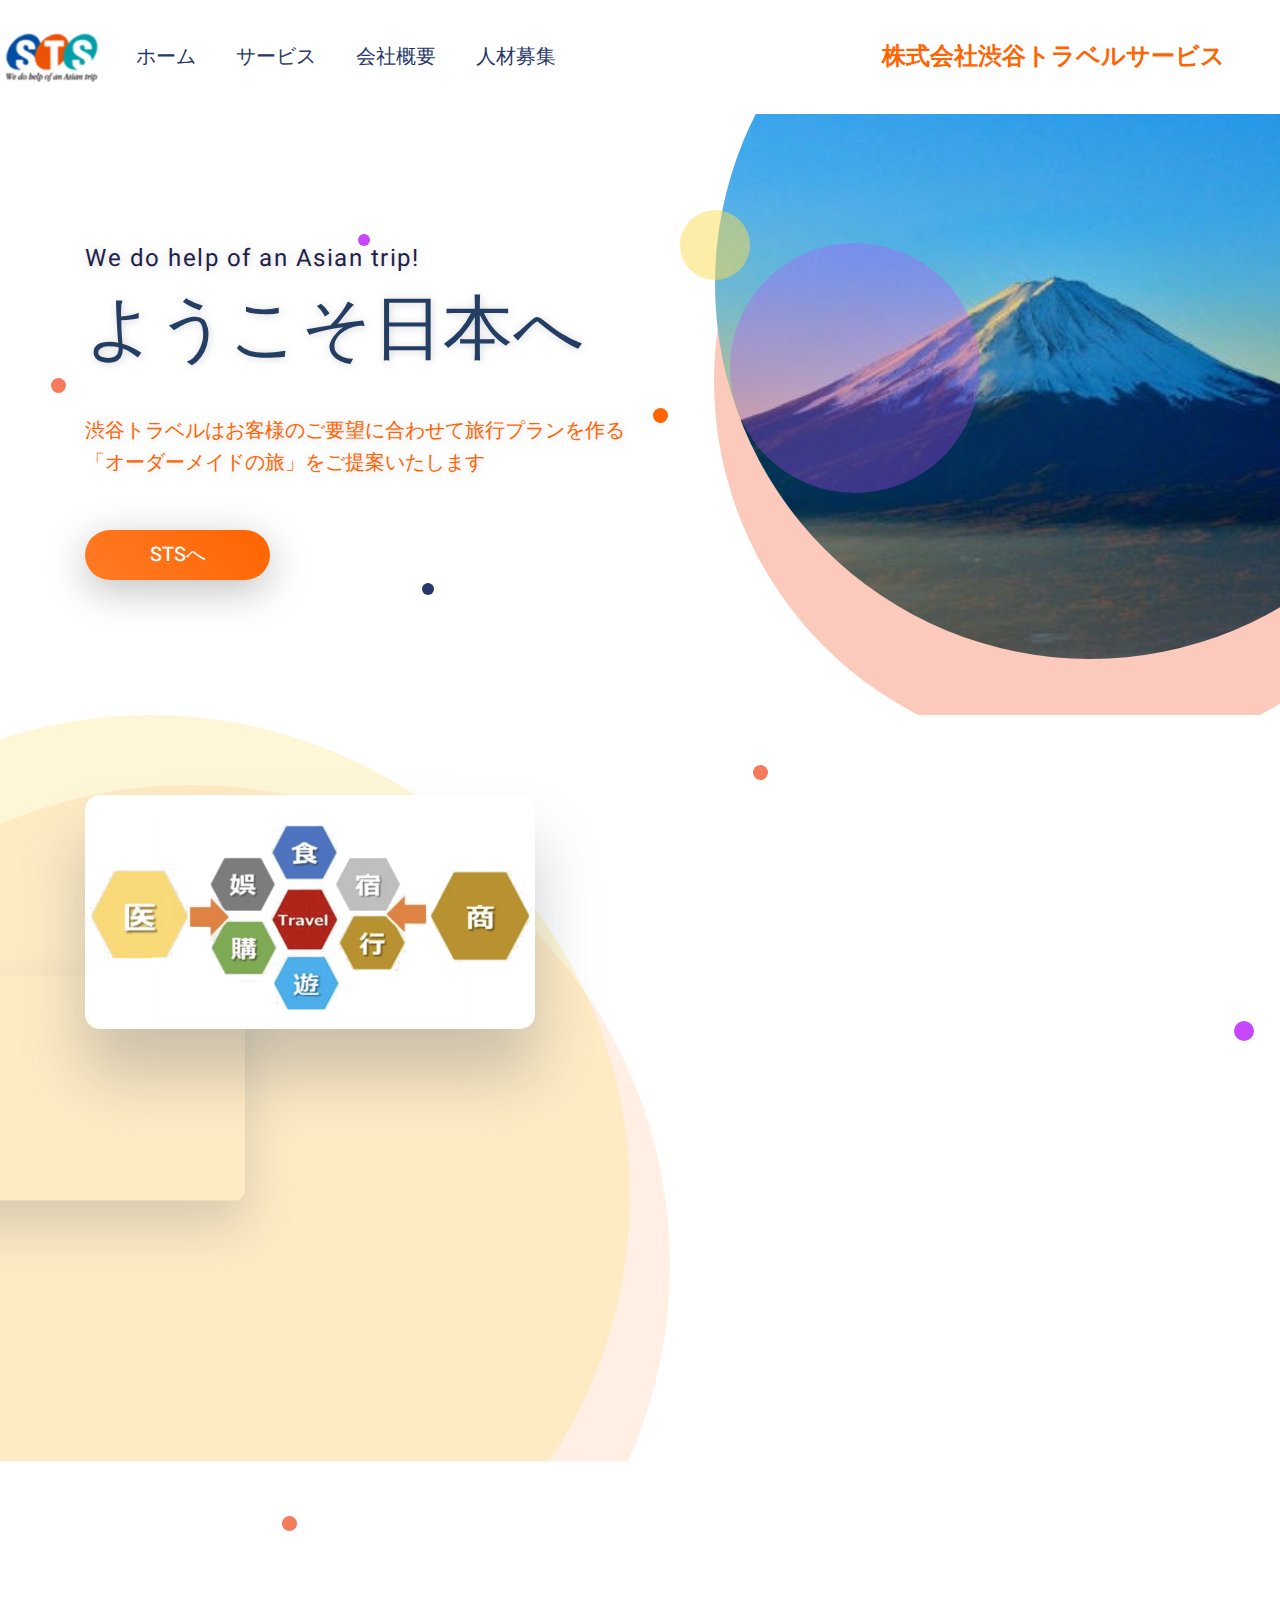
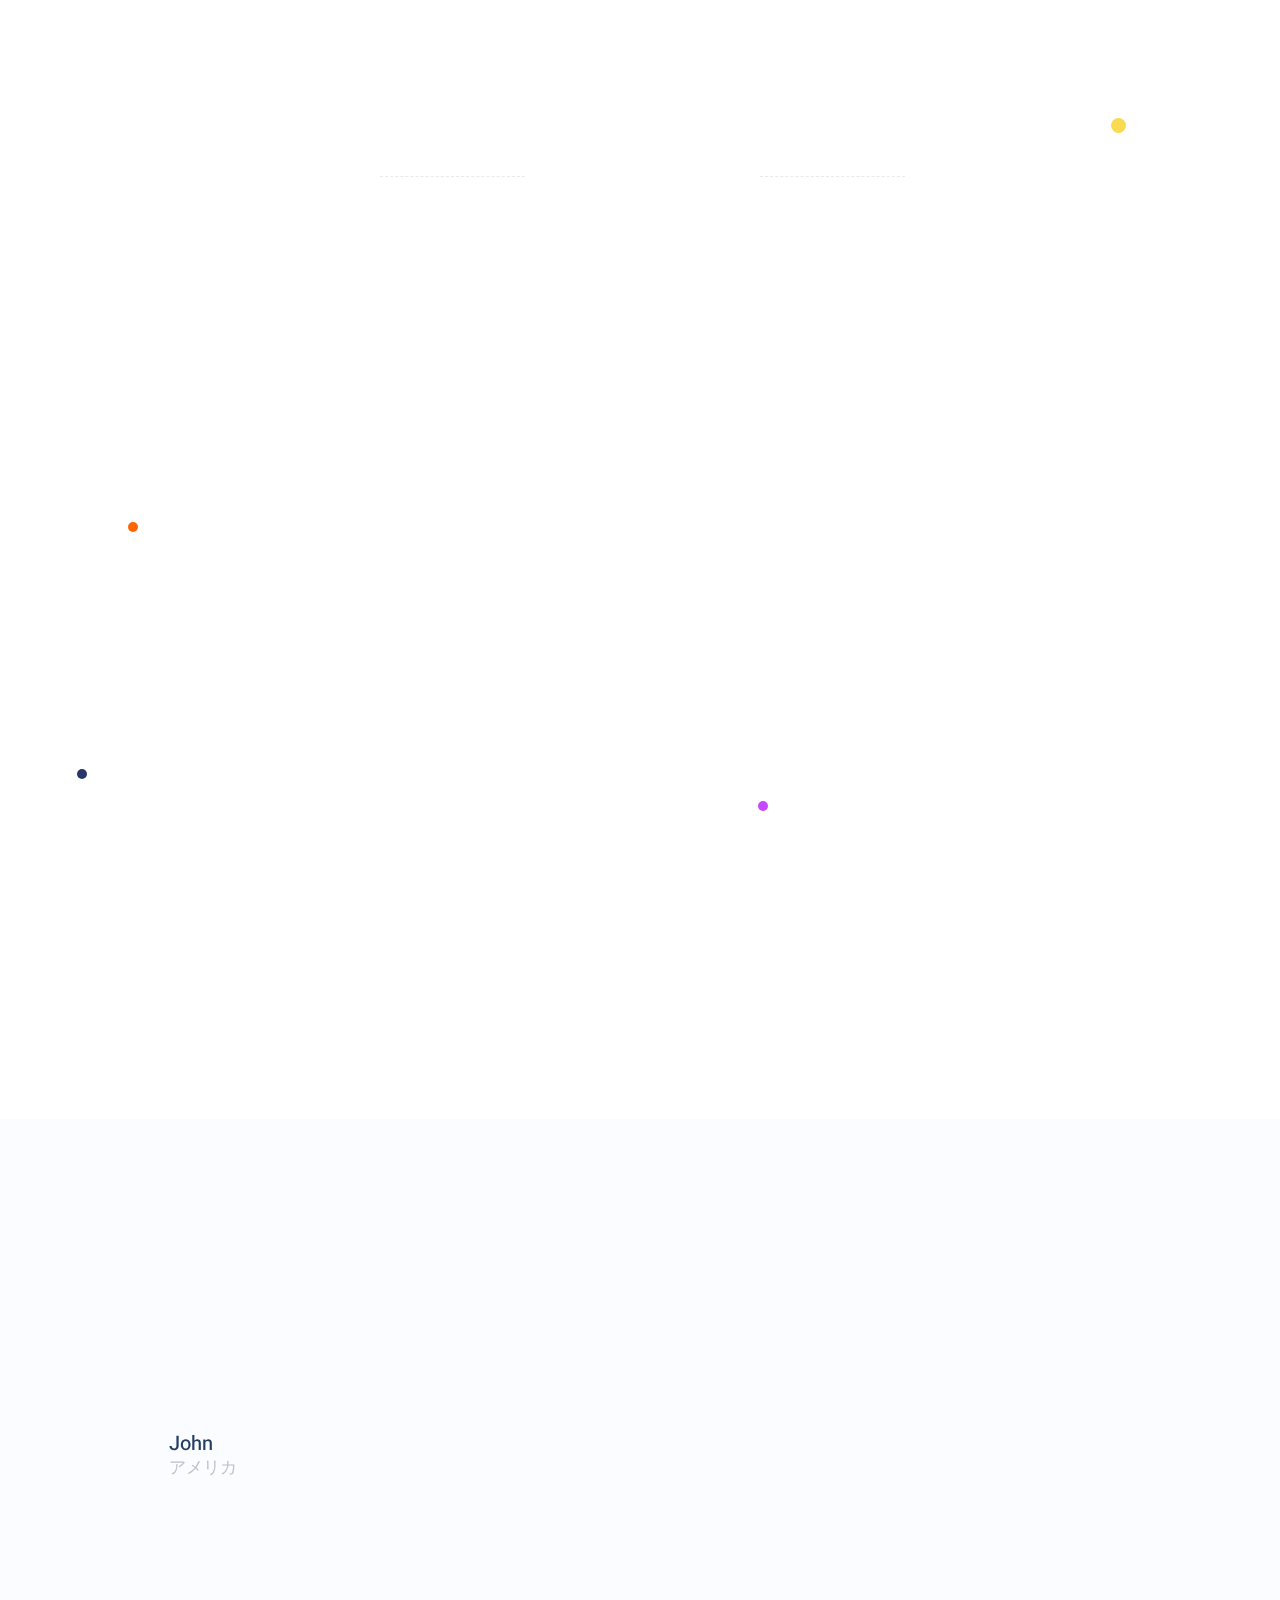
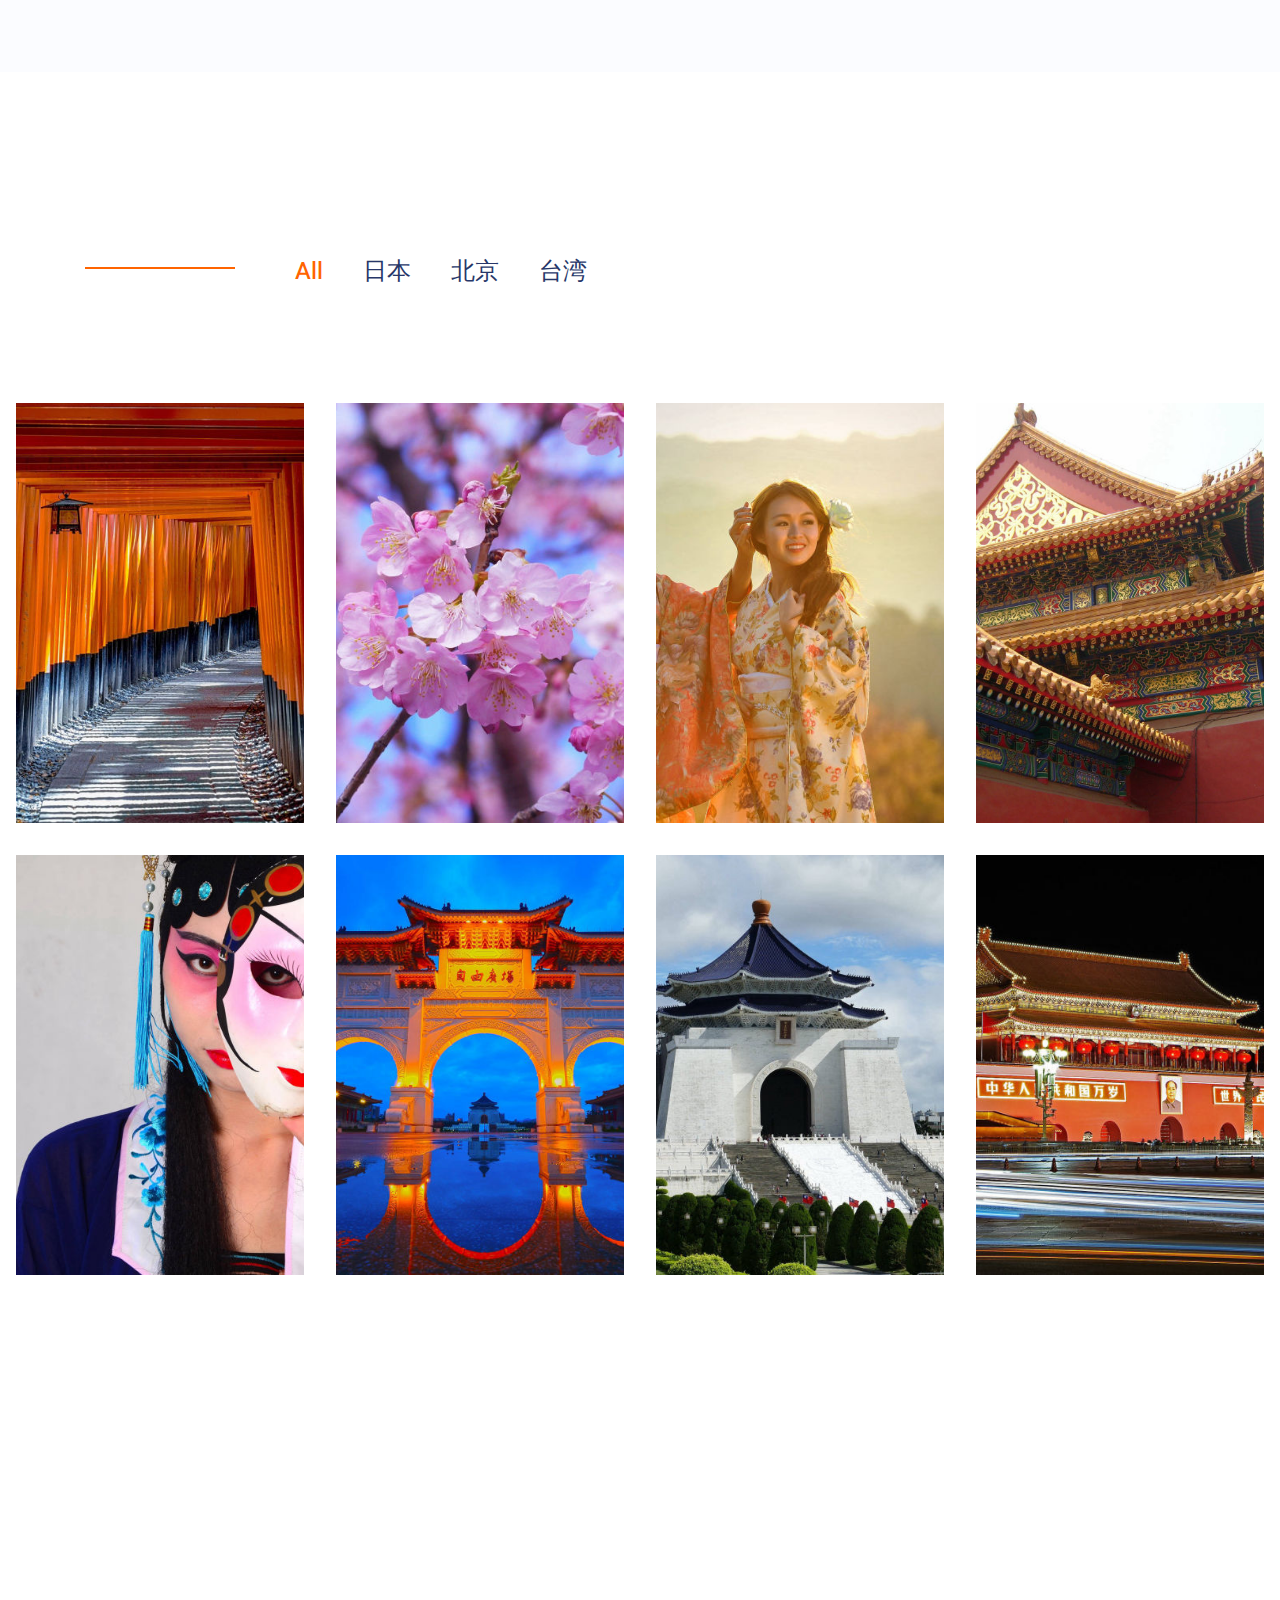
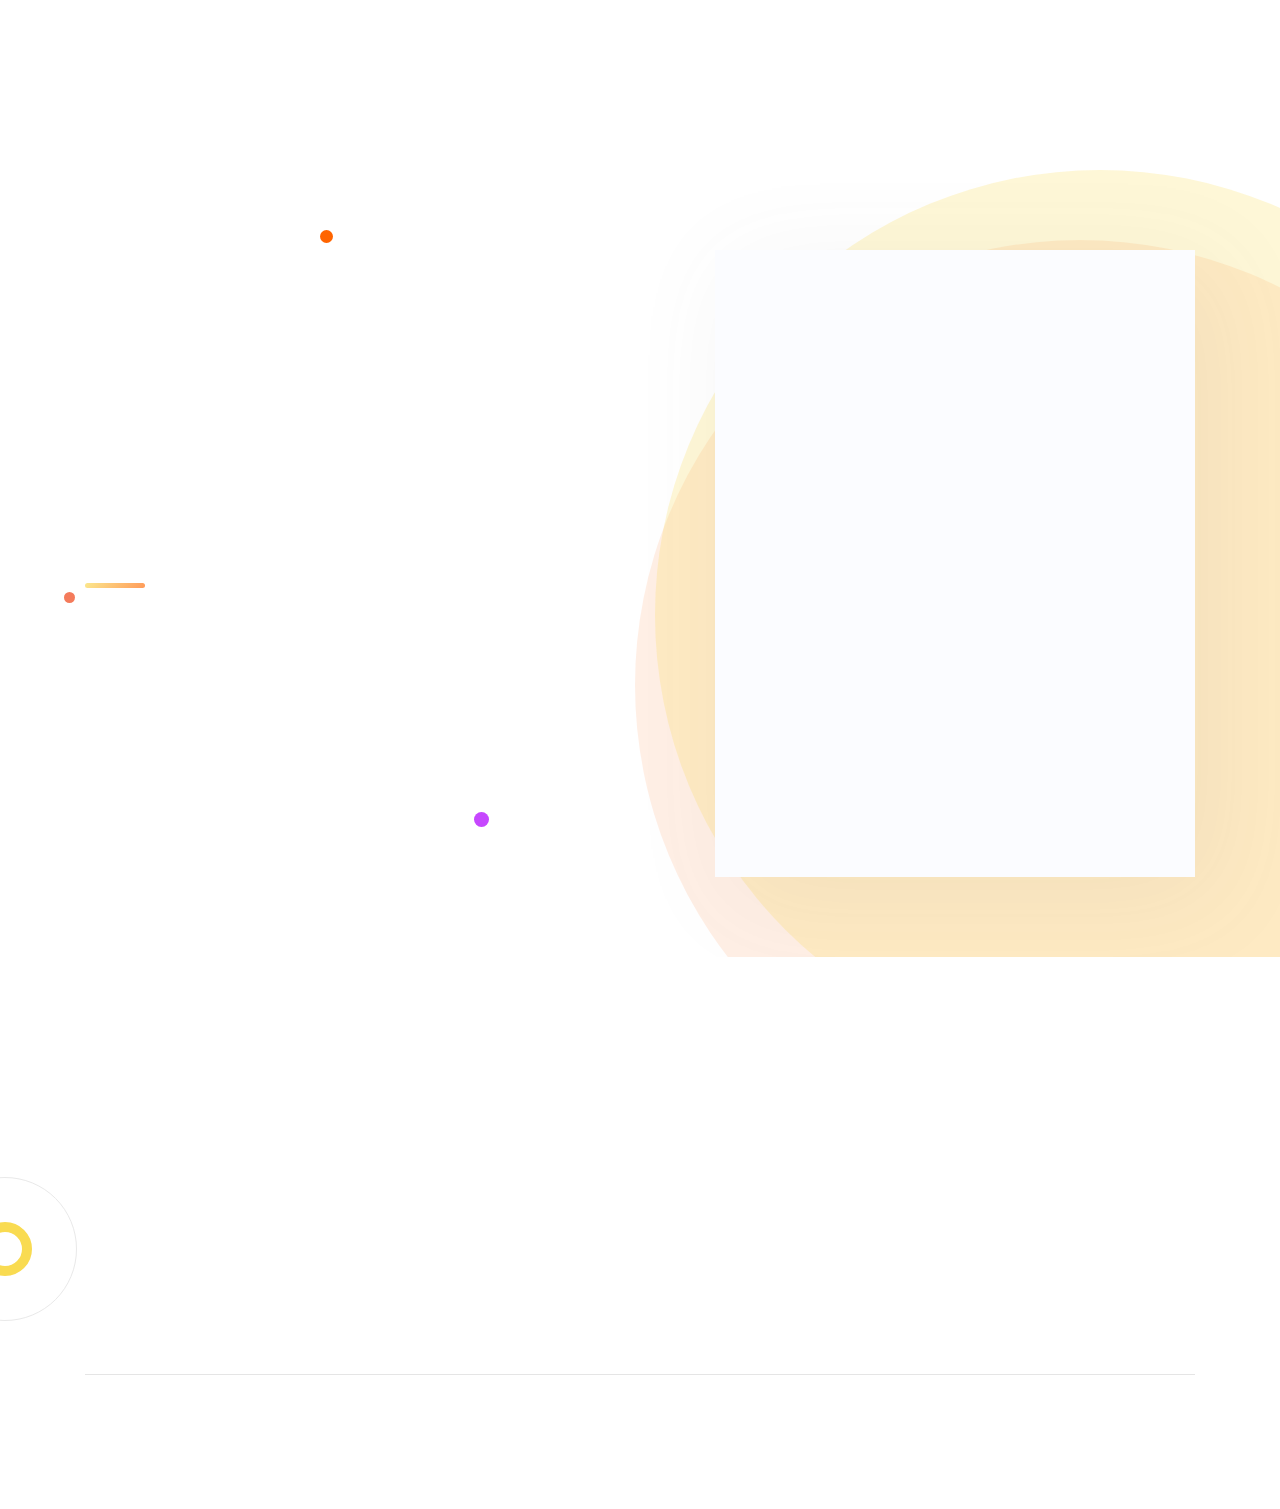
==== commit 9732cb2c: "fix footer" ====
--- a/index.html
+++ b/index.html
@@ -515,7 +515,7 @@
                 <div class="subscribe__form">
                     <div class="d-flex" data-form-type="formoid">
 <!--Formbuilder Form-->
-<form action="https://mobirise.eu/" method="POST" class="mbr-form form-with-styler" data-form-title="Mobirise Form"><input type="hidden" name="email" data-form-email="true" value="fNbp0fXDtw0quOLGC0QCz1TuhcJLnb0yWeyZH+/5qx7Mxe3zjwvzOP6fsX3cd5lRn6O2opKfakCTILzCu4lyxgBMmAO9p57hNJkYQ4tSGTaQJSJQK2RCzIm08Rrre/UD">
+<form action="https://mobirise.eu/" method="POST" class="mbr-form form-with-styler" data-form-title="Mobirise Form"><input type="hidden" name="email" data-form-email="true" value="N228HMixpAYxTHp1QyYd0C8qh16MWLeE8WT1NkkL9UKLI9mT25OHc7bAiv6Bg8y+qQR01pC6Du7riPcSHR8EuyIK6zNJAh4SWfTNr0z2qh3EO5gzEKYkuSGpGKBt2TJk">
 <div class="row">
 <div hidden="hidden" data-form-alert="" class="alert alert-success col-12">お問い合わせありがとうございます。返事は１〜２営業日となります。
 お急ぎの方は電話でお問い合わせください。</div>
@@ -563,8 +563,8 @@
             <div class="col-lg-3 col-sm-6 col-12 wrap order-0">
                <p class="brand__text mbr-medium mbr-fonts-style display-5">&nbsp;</p>
                  
-                <p class="brand__email mbr-fonts-style display-4"><a href="#" class="text-secondary">mobirise@company.com</a></p>
-                <p class="brand__phone mbr-fonts-style display-7"><a href="#" class="text-warning">電話: +(81)03-6419-1061</a></p>
+                <p class="brand__email mbr-fonts-style display-4"><a href="#" class="text-secondary">info@shibuyatravel.jp</a></p>
+                <p class="brand__phone mbr-fonts-style display-7"><a href="#" class="text-warning">&nbsp;+(81)03-6419-1061</a></p>
             </div>
             <div class="col-lg-3 col-sm-6 col-12 wrap">
                 <h4 class="mbr-fonts-style mbr-regular footer__title display-5">&nbsp;</h4>
@@ -603,7 +603,7 @@
             <div class="divider"></div>
             <div class="row align-items-center justify-content-between footer__bottom">
                 <div class="col-md-5">
-                     <p class="privacy mbr-fonts-style display-4">© 2021 株式会社渋谷トラベルサービス&nbsp;- All Rights Reserved</p>
+                     <p class="privacy mbr-fonts-style display-4">© 2021 株式会社渋谷トラベルサービス<br>&nbsp; &nbsp; All Rights Reserved</p>
                 </div>
                 <div class="col-md-7">
                      <div class="mbr-list align-right">
--- a/assets/mobirise/css/mbr-additional.css
+++ b/assets/mobirise/css/mbr-additional.css
@@ -2684,7 +2684,7 @@
   color: #273769;
 }
 .cid-s29Saf1GAu {
-  padding-top: 3rem;
+  padding-top: 6rem;
   padding-bottom: 0rem;
   overflow: hidden;
   background-color: #ffffff;
@@ -3422,7 +3422,7 @@
   color: #ff6400;
 }
 .cid-s29Saf1GAu {
-  padding-top: 3rem;
+  padding-top: 6rem;
   padding-bottom: 0rem;
   overflow: hidden;
   background-color: #ffffff;
@@ -4205,7 +4205,7 @@
   }
 }
 .cid-s29Saf1GAu {
-  padding-top: 3rem;
+  padding-top: 6rem;
   padding-bottom: 0rem;
   overflow: hidden;
   background-color: #ffffff;
@@ -5034,7 +5034,7 @@
   }
 }
 .cid-s29Saf1GAu {
-  padding-top: 3rem;
+  padding-top: 6rem;
   padding-bottom: 0rem;
   overflow: hidden;
   background-color: #ffffff;
@@ -5800,7 +5800,7 @@
   animation: animationTwo 26s infinite linear;
 }
 .cid-s29Saf1GAu {
-  padding-top: 3rem;
+  padding-top: 6rem;
   padding-bottom: 0rem;
   overflow: hidden;
   background-color: #ffffff;
--- a/assets/mobirise/css/mbr-additional.css
+++ b/assets/mobirise/css/mbr-additional.css
@@ -2684,7 +2684,7 @@
   color: #273769;
 }
 .cid-s29Saf1GAu {
-  padding-top: 3rem;
+  padding-top: 6rem;
   padding-bottom: 0rem;
   overflow: hidden;
   background-color: #ffffff;
@@ -3422,7 +3422,7 @@
   color: #ff6400;
 }
 .cid-s29Saf1GAu {
-  padding-top: 3rem;
+  padding-top: 6rem;
   padding-bottom: 0rem;
   overflow: hidden;
   background-color: #ffffff;
@@ -4205,7 +4205,7 @@
   }
 }
 .cid-s29Saf1GAu {
-  padding-top: 3rem;
+  padding-top: 6rem;
   padding-bottom: 0rem;
   overflow: hidden;
   background-color: #ffffff;
@@ -5034,7 +5034,7 @@
   }
 }
 .cid-s29Saf1GAu {
-  padding-top: 3rem;
+  padding-top: 6rem;
   padding-bottom: 0rem;
   overflow: hidden;
   background-color: #ffffff;
@@ -5800,7 +5800,7 @@
   animation: animationTwo 26s infinite linear;
 }
 .cid-s29Saf1GAu {
-  padding-top: 3rem;
+  padding-top: 6rem;
   padding-bottom: 0rem;
   overflow: hidden;
   background-color: #ffffff;
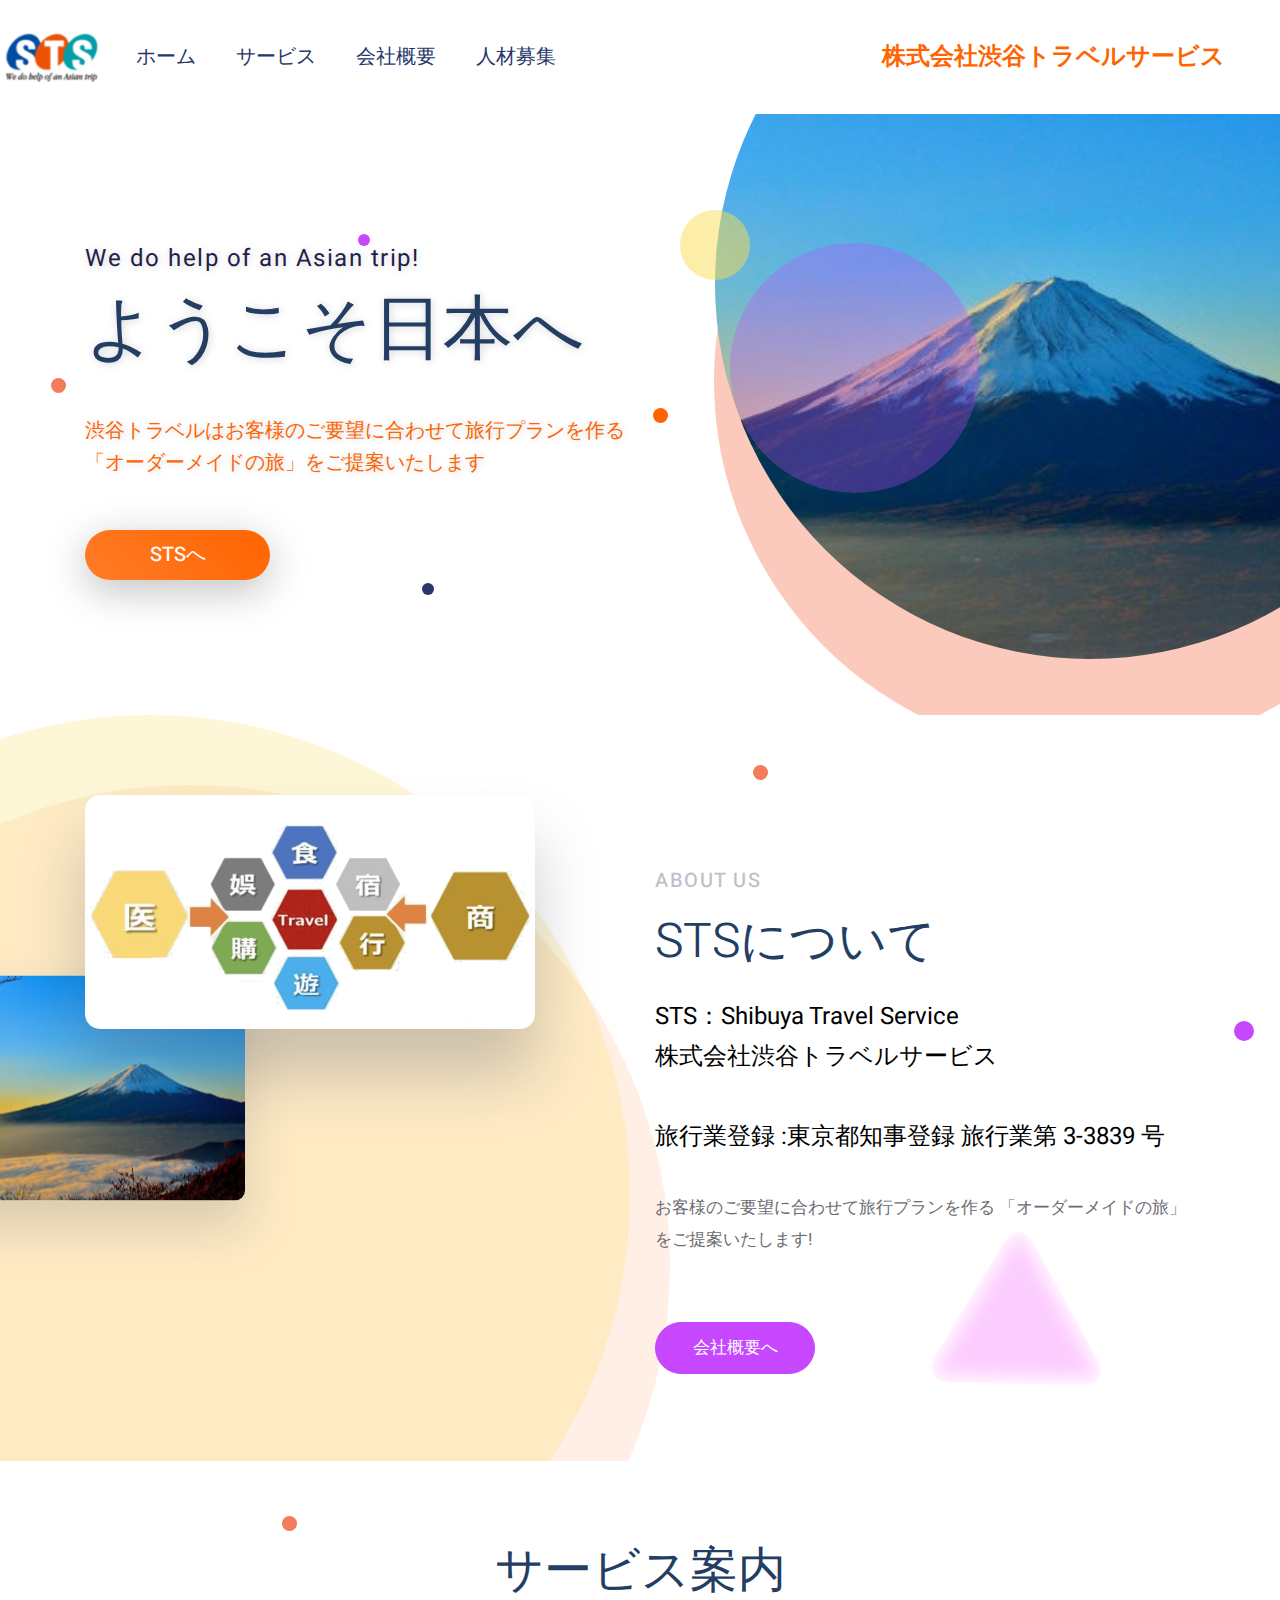
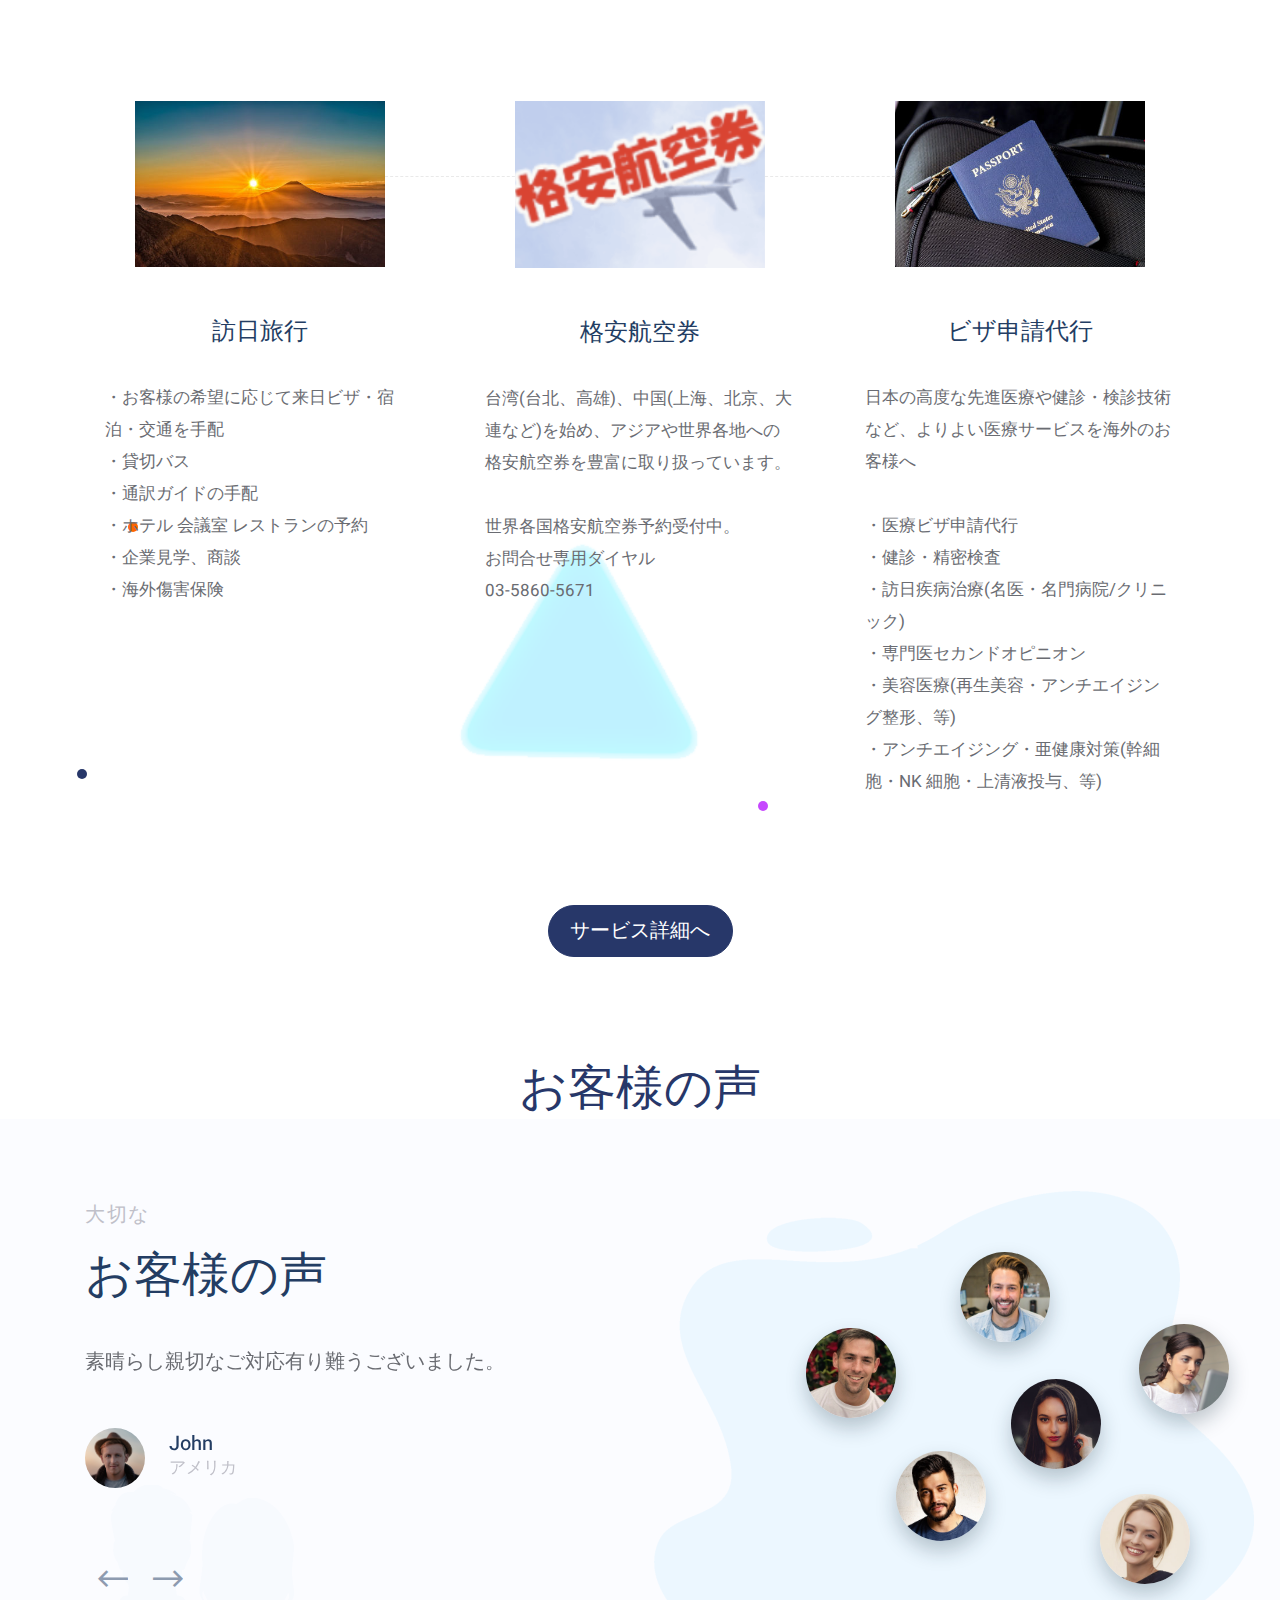
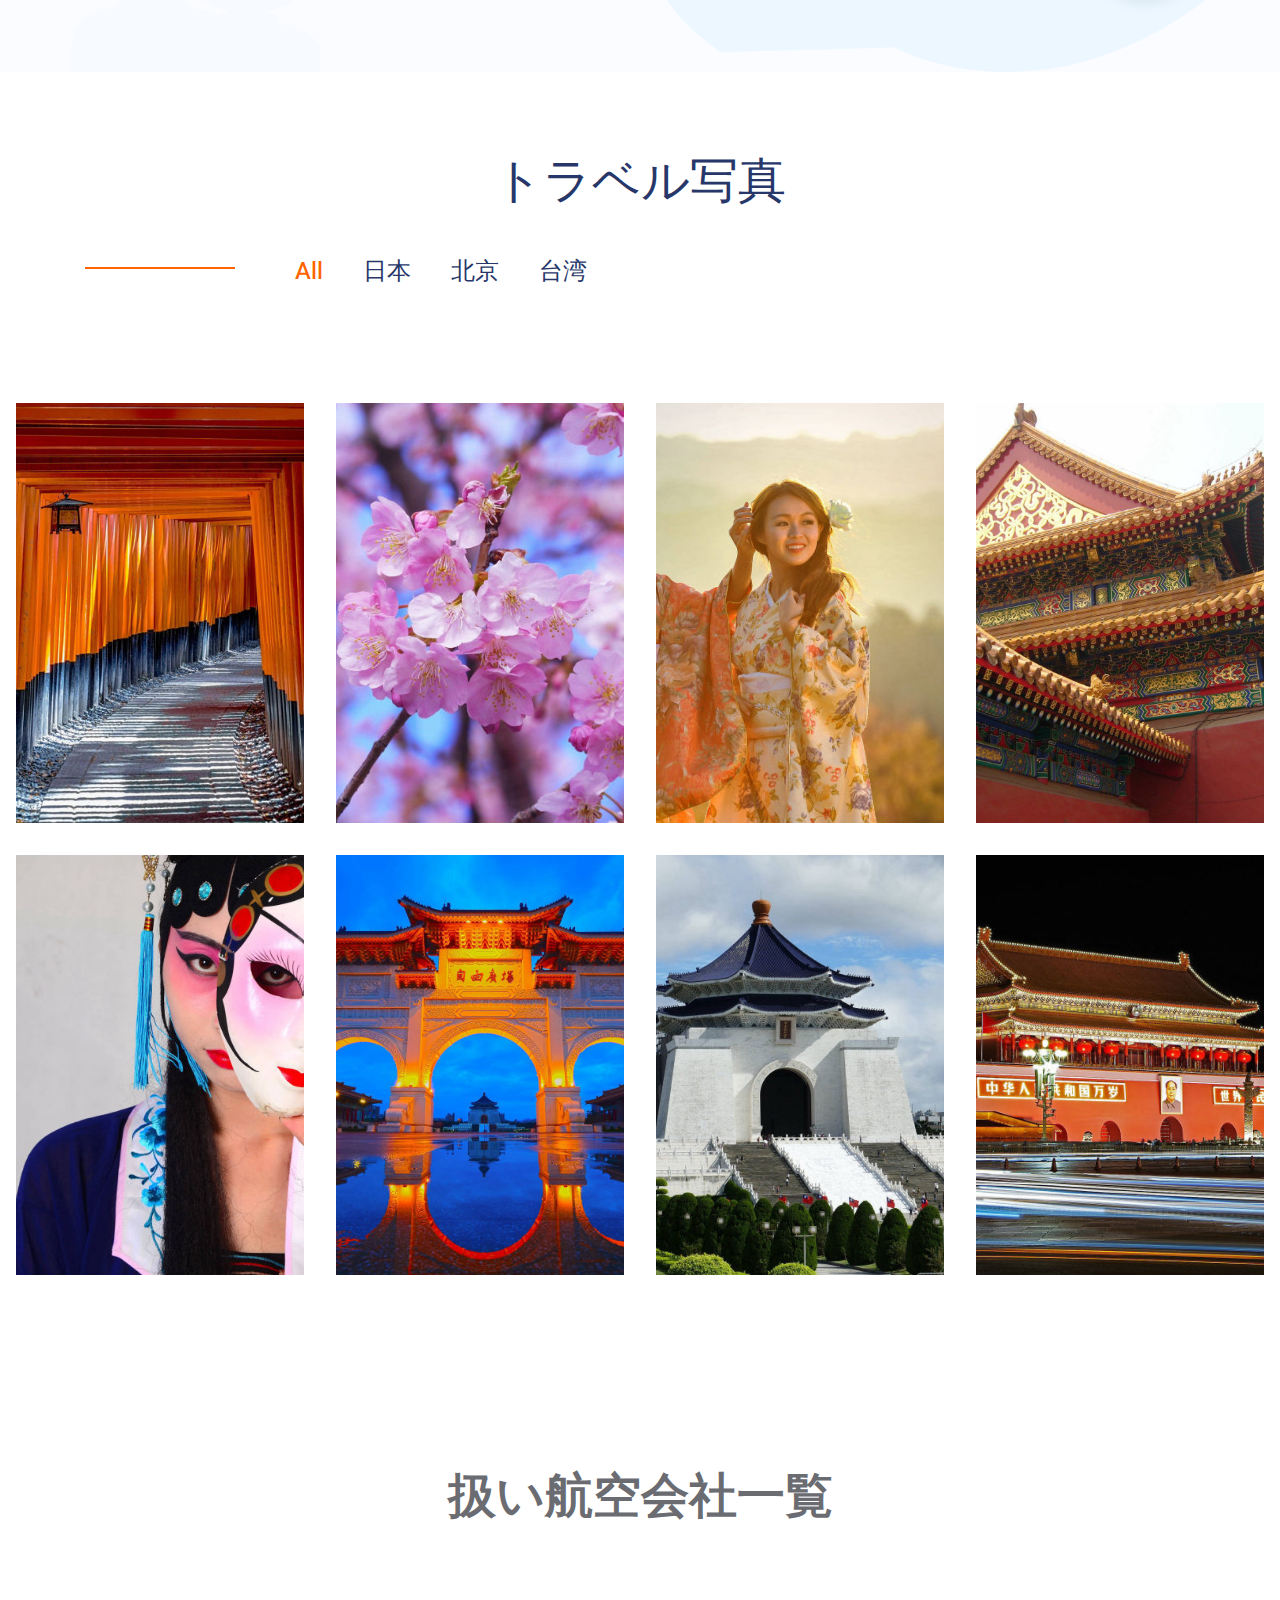
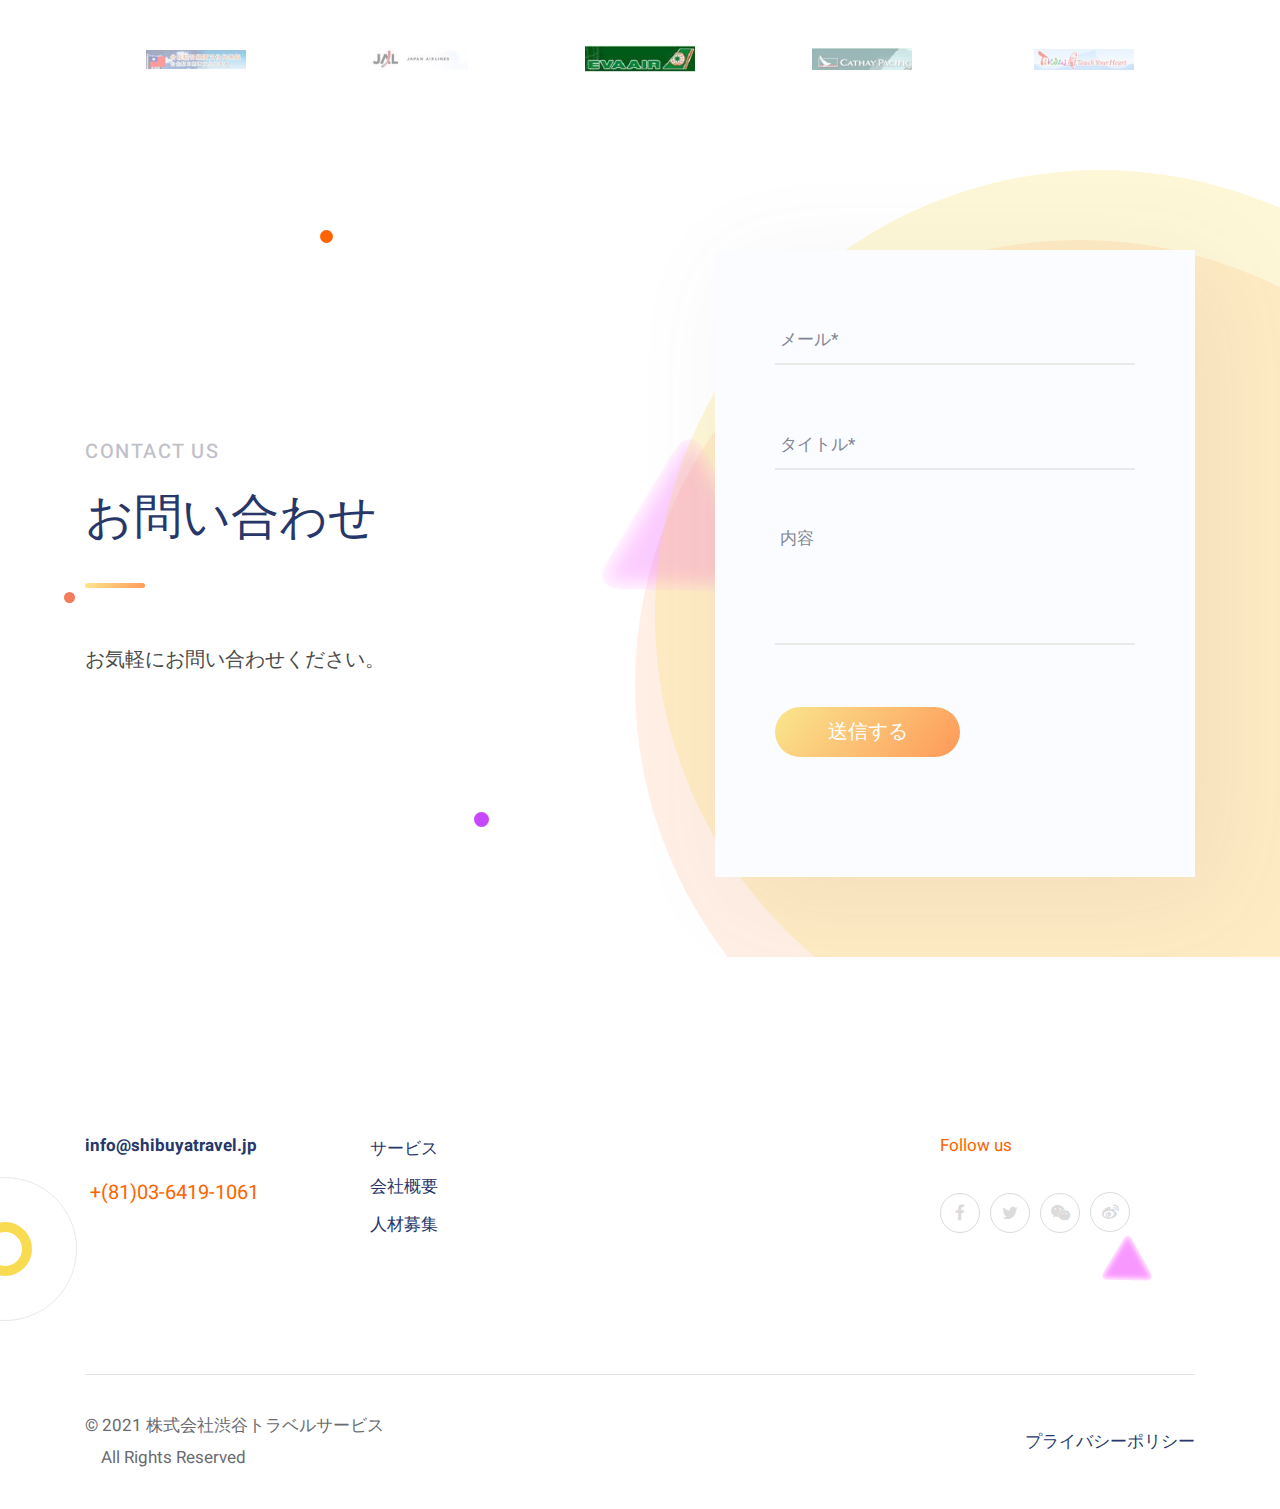
==== commit 5c0f89ce: "去掉滚动动画" ====
--- a/index.html
+++ b/index.html
@@ -19,7 +19,6 @@
   <link rel="stylesheet" href="assets/bootstrap/css/bootstrap-grid.min.css">
   <link rel="stylesheet" href="assets/bootstrap/css/bootstrap-reboot.min.css">
   <link rel="stylesheet" href="assets/dropdown/css/style.css">
-  <link rel="stylesheet" href="assets/animatecss/animate.min.css">
   <link rel="stylesheet" href="assets/formstyler/jquery.formstyler.css">
   <link rel="stylesheet" href="assets/formstyler/jquery.formstyler.theme.css">
   <link rel="stylesheet" href="assets/datepicker/jquery.datetimepicker.min.css">
@@ -515,7 +514,7 @@
                 <div class="subscribe__form">
                     <div class="d-flex" data-form-type="formoid">
 <!--Formbuilder Form-->
-<form action="https://mobirise.eu/" method="POST" class="mbr-form form-with-styler" data-form-title="Mobirise Form"><input type="hidden" name="email" data-form-email="true" value="N228HMixpAYxTHp1QyYd0C8qh16MWLeE8WT1NkkL9UKLI9mT25OHc7bAiv6Bg8y+qQR01pC6Du7riPcSHR8EuyIK6zNJAh4SWfTNr0z2qh3EO5gzEKYkuSGpGKBt2TJk">
+<form action="https://mobirise.eu/" method="POST" class="mbr-form form-with-styler" data-form-title="Mobirise Form"><input type="hidden" name="email" data-form-email="true" value="JfbZYwYshzCDO34ZgHYiOjfYTgYNy9OjbXOp0rDNMmPlRiDA47KRtuNOXV92iHXrGS37H9GpXhY79WLGROV3zUh9BBGiHJfVuNG/2KGnxgHl0xi9Q5pG4YuPYkaXBNCA">
 <div class="row">
 <div hidden="hidden" data-form-alert="" class="alert alert-success col-12">お問い合わせありがとうございます。返事は１〜２営業日となります。
 お急ぎの方は電話でお問い合わせください。</div>
@@ -563,8 +562,8 @@
             <div class="col-lg-3 col-sm-6 col-12 wrap order-0">
                <p class="brand__text mbr-medium mbr-fonts-style display-5">&nbsp;</p>
                  
-                <p class="brand__email mbr-fonts-style display-4"><a href="#" class="text-secondary">info@shibuyatravel.jp</a></p>
-                <p class="brand__phone mbr-fonts-style display-7"><a href="#" class="text-warning">&nbsp;+(81)03-6419-1061</a></p>
+                <p class="brand__email mbr-fonts-style display-4"><a href="mailto:info@shibuyatravel.jp" class="text-secondary text-primary"><strong>info@shibuyatravel.jp</strong></a></p>
+                <p class="brand__phone mbr-fonts-style display-7"><a href="tel: +81-03-6419-1061" class="text-warning text-primary">&nbsp;+(81)03-6419-1061</a></p>
             </div>
             <div class="col-lg-3 col-sm-6 col-12 wrap">
                 <h4 class="mbr-fonts-style mbr-regular footer__title display-5">&nbsp;</h4>
@@ -626,7 +625,6 @@
   <script src="assets/dropdown/js/nav-dropdown.js"></script>
   <script src="assets/dropdown/js/navbar-dropdown.js"></script>
   <script src="assets/touchswipe/jquery.touch-swipe.min.js"></script>
-  <script src="assets/viewportchecker/jquery.viewportchecker.js"></script>
   <script src="assets/playervimeo/vimeo_player.js"></script>
   <script src="assets/bootstrapcarouselswipe/bootstrap-carousel-swipe.js"></script>
   <script src="assets/mbr-testimonials-slider/mbr-testimonials-slider.js"></script>
@@ -646,7 +644,6 @@
   
   
  <div id="scrollToTop" class="scrollToTop mbr-arrow-up"><a style="text-align: center;"><i class="mbr-arrow-up-icon mbr-arrow-up-icon-cm cm-icon cm-icon-smallarrow-up"></i></a></div>
-    <input name="animation" type="hidden">
   
 </body>
 </html>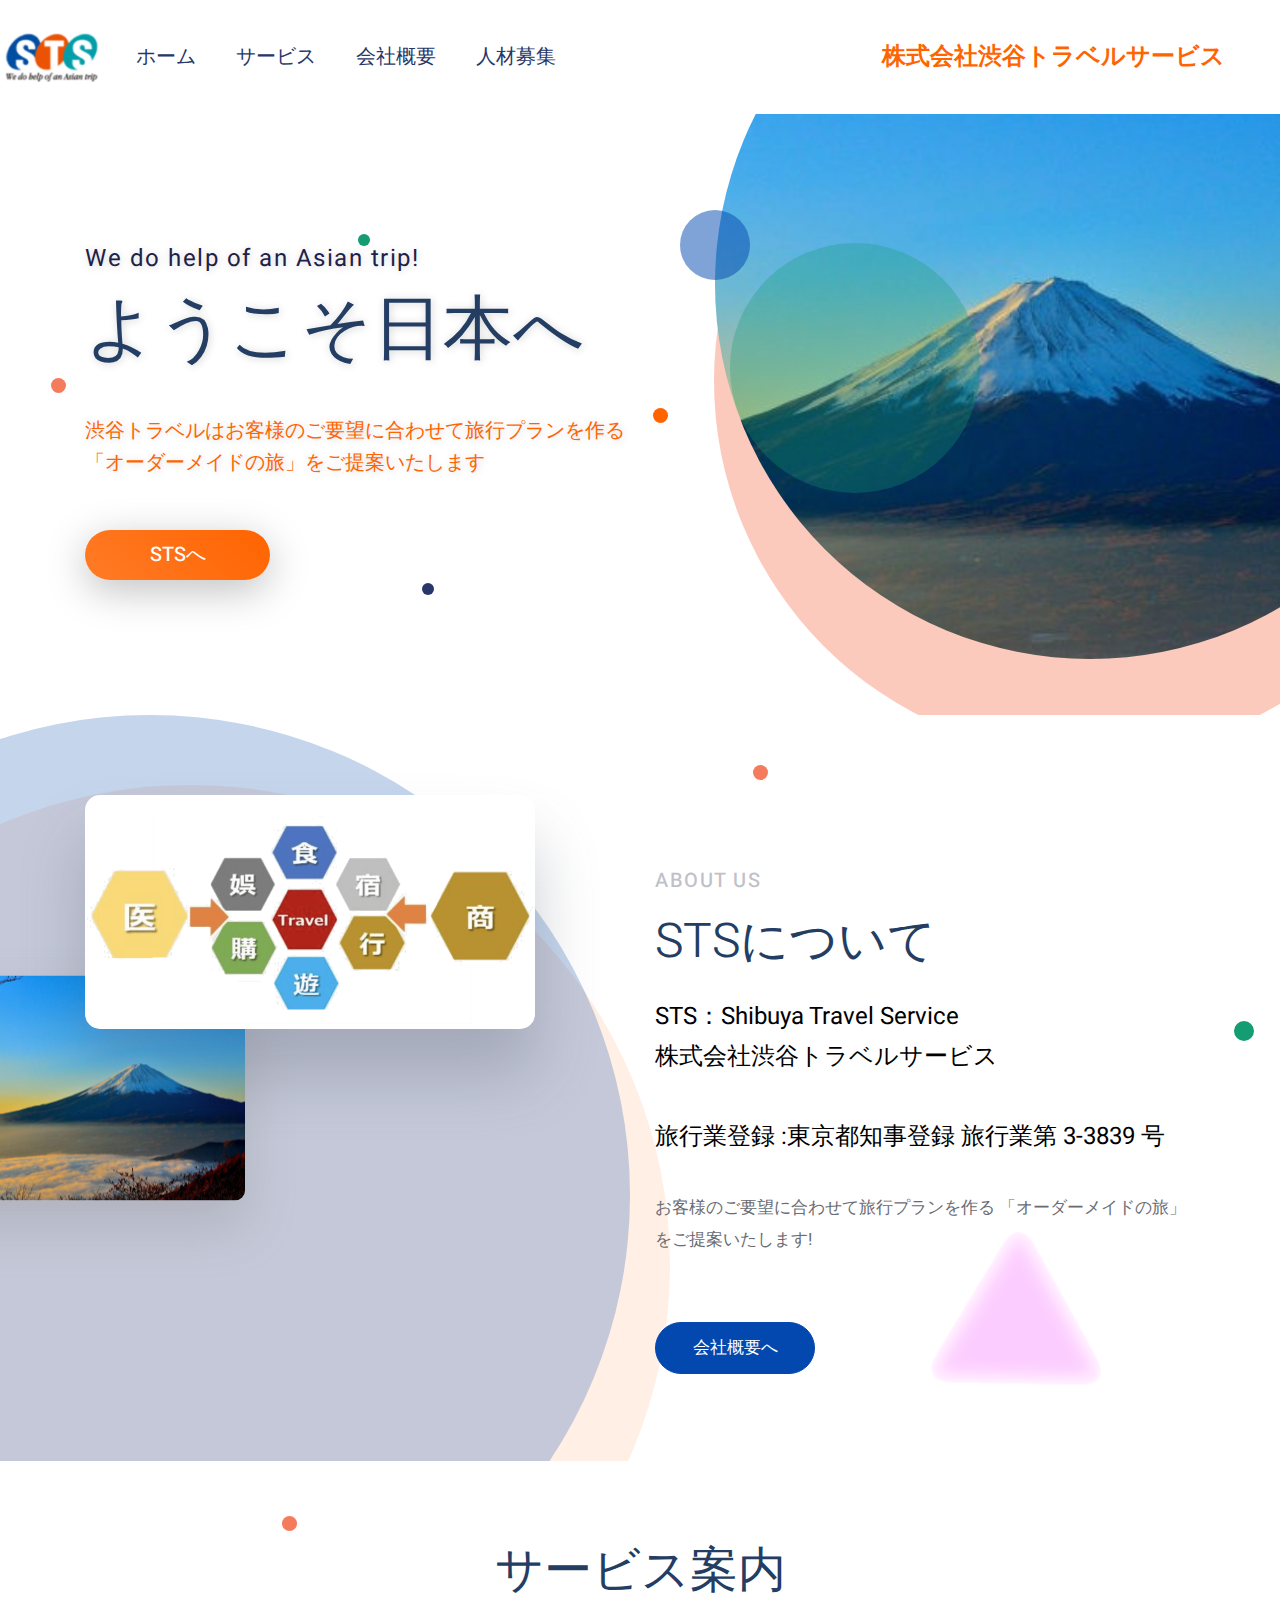
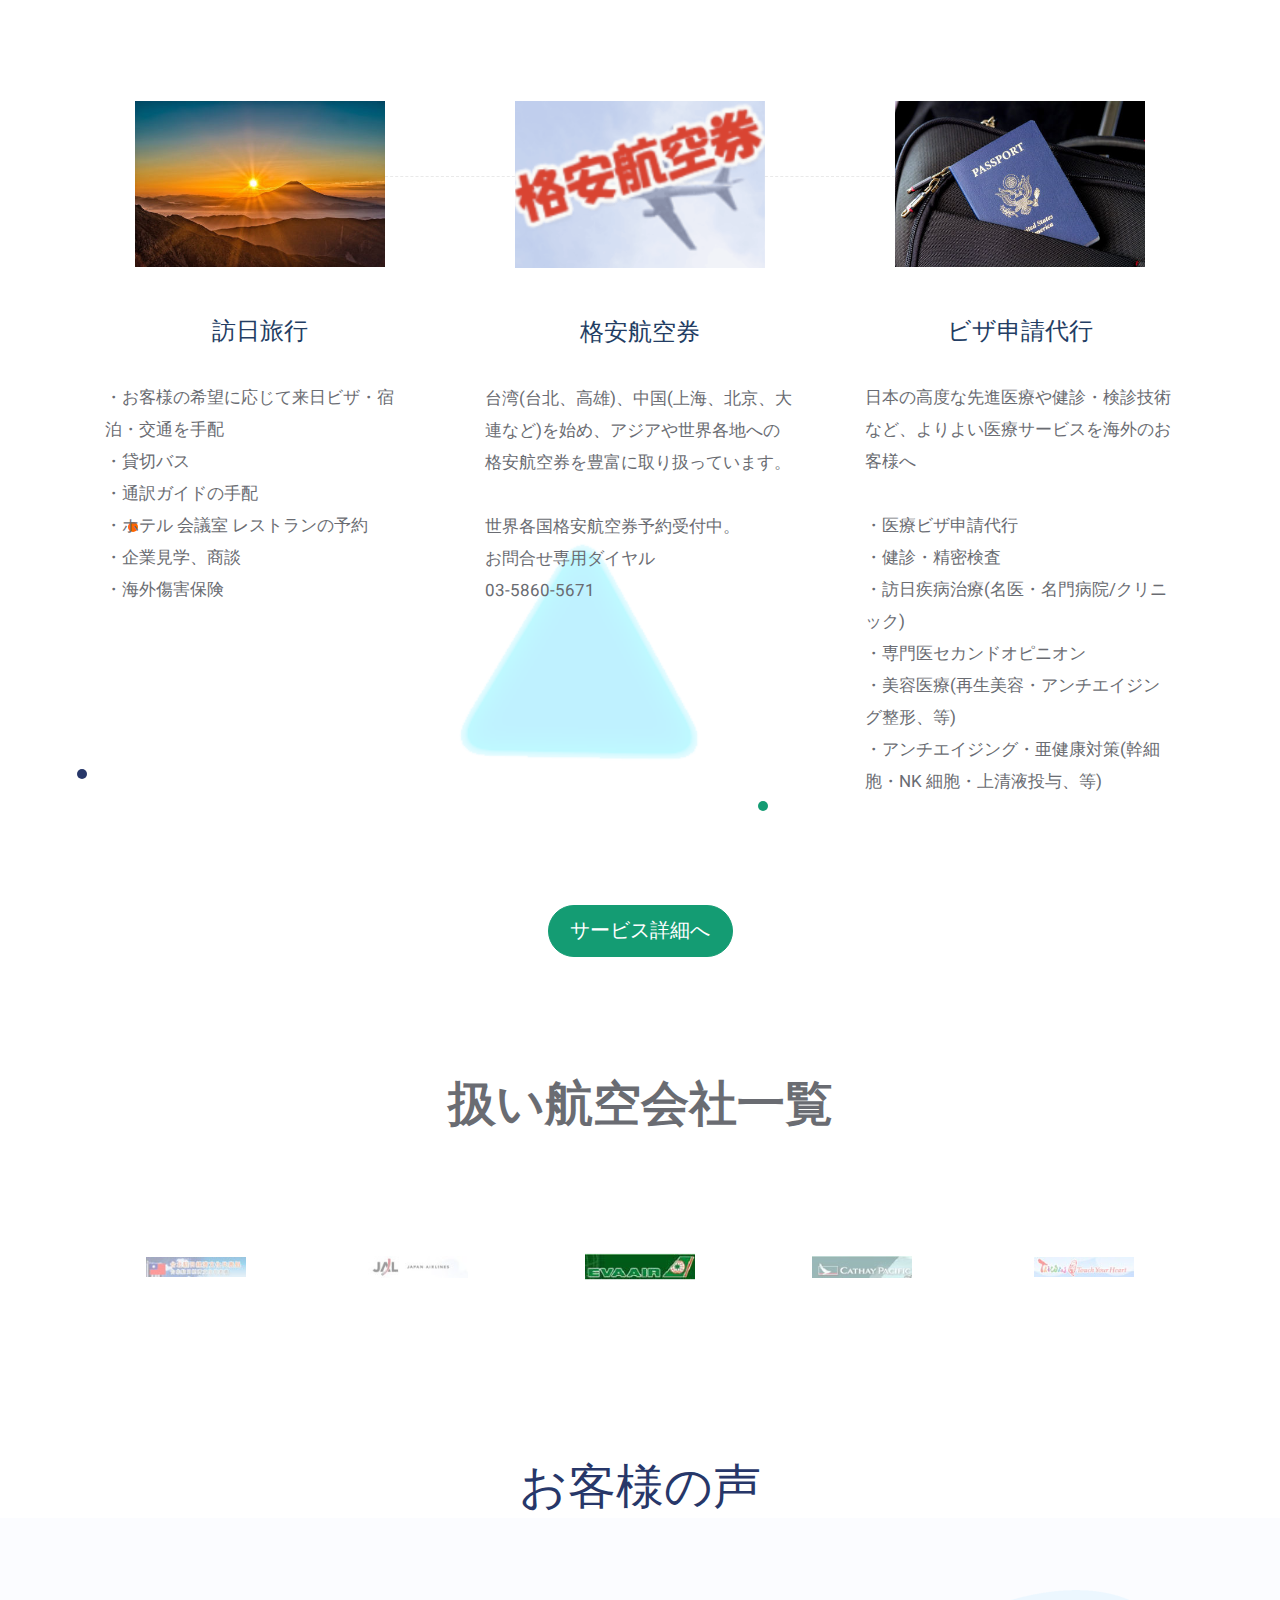
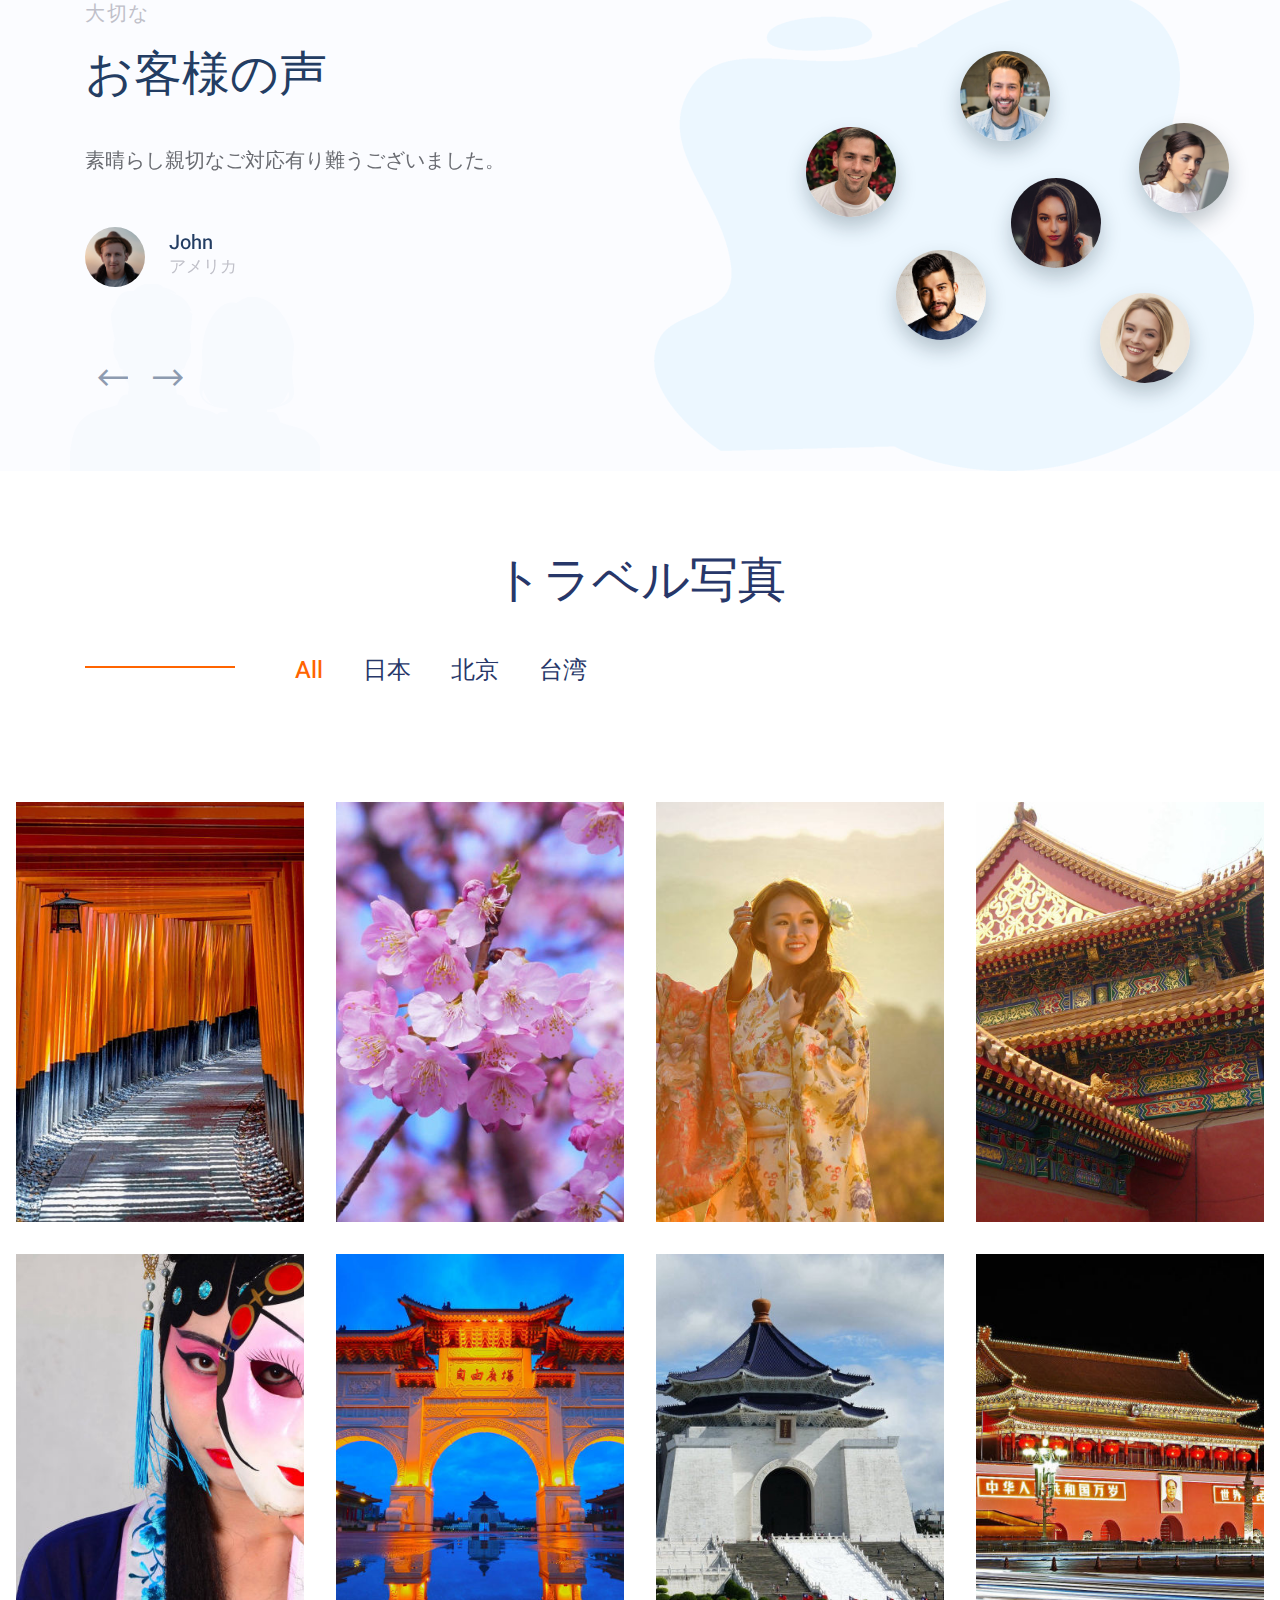
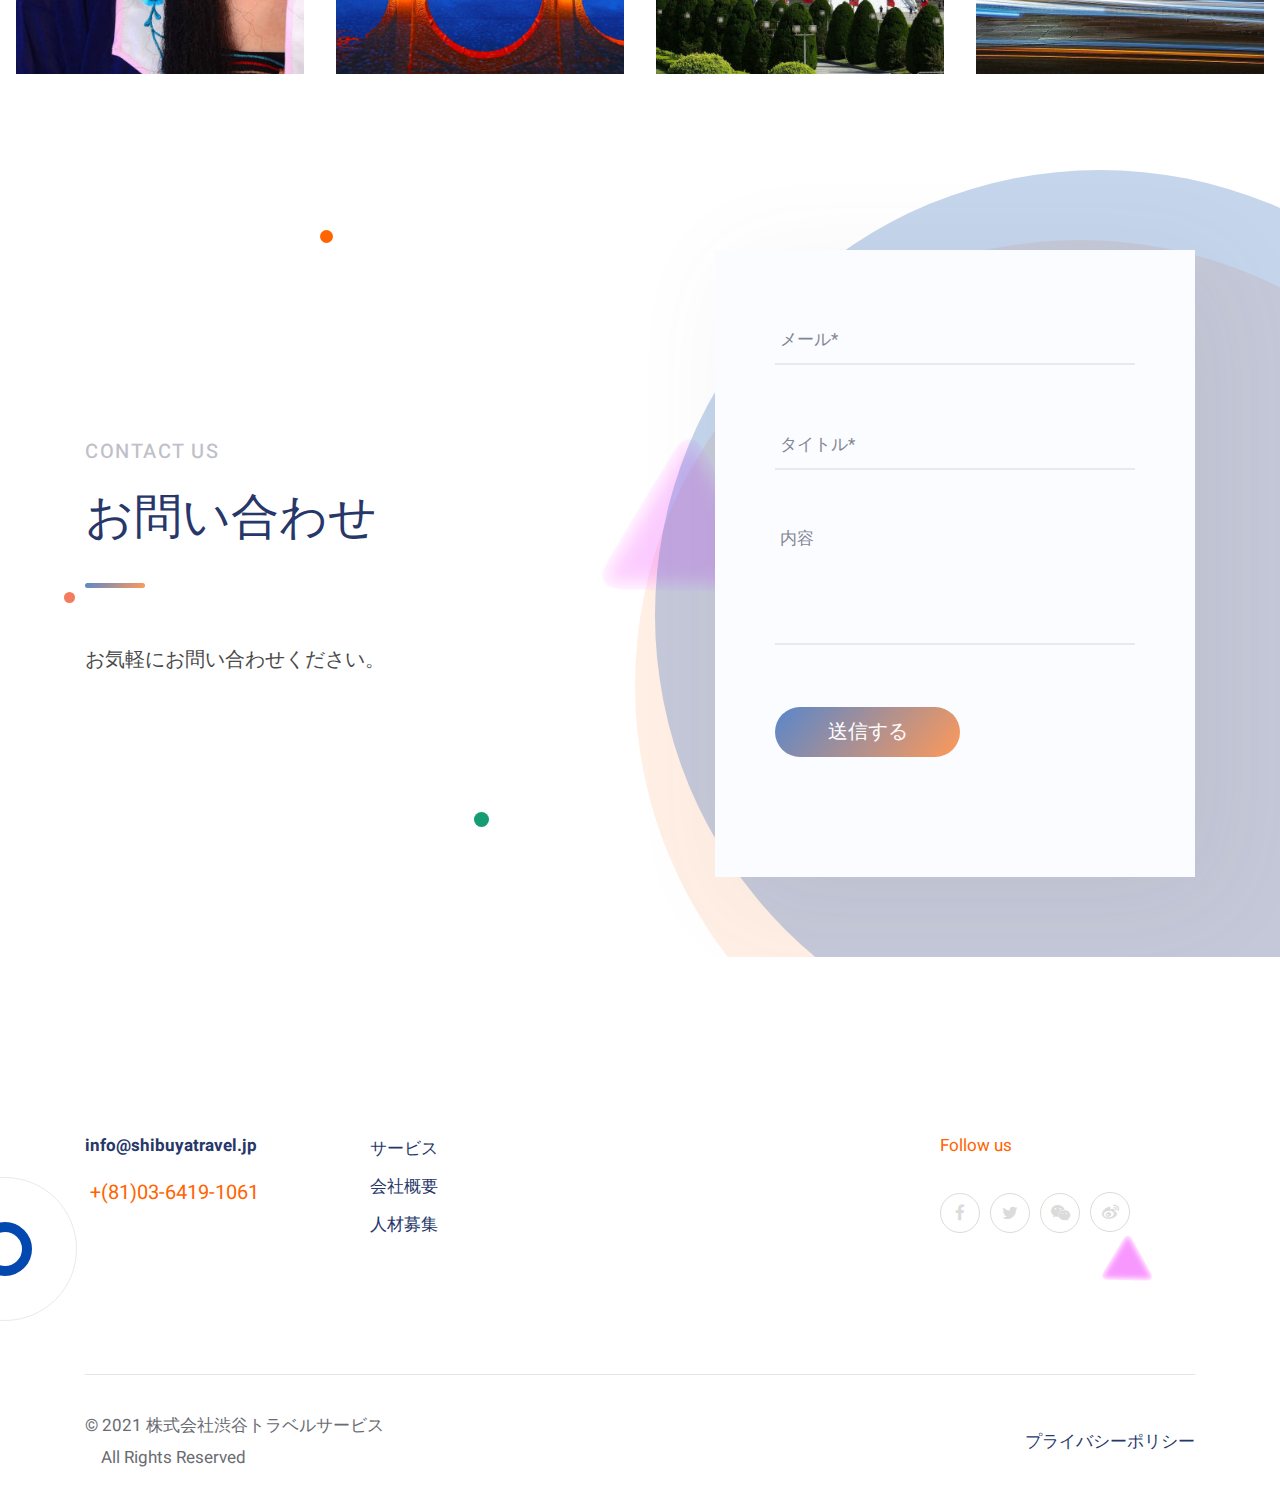
==== commit 6a4598bf: "给图片加说明" ====
--- a/index.html
+++ b/index.html
@@ -156,7 +156,7 @@
                 <p class="mbr-subtext mbr-fonts-style display-5">STS：Shibuya Travel Service<br>株式会社渋谷トラベルサービス<br><br>旅行業登録 :東京都知事登録 旅行業第 3-3839 号<br></p>
                 <p class="mbr-text mbr-fonts-style display-4">お客様のご要望に合わせて旅行プランを作る 「オーダーメイドの旅」をご提案いたします!<br></p>
 
-                <div class="mbr-section-btn"><a class="btn btn-sm btn-info display-4" href="about.html" target="_blank">会社概要へ</a></div>
+                <div class="mbr-section-btn"><a class="btn btn-sm btn-danger display-4" href="about.html" target="_blank">会社概要へ</a></div>
             </div>
 
             <div class="col-lg-6 wrap__image">
@@ -231,7 +231,7 @@
 
             
             <div class="col-lg-12 align-center">
-                <div class="mbr-section-btn"><a class="btn btn-md btn-primary display-7" href="service.html">サービス詳細へ</a></div>
+                <div class="mbr-section-btn"><a class="btn btn-md btn-info display-7" href="service.html">サービス詳細へ</a></div>
             </div>
         </div>
 
@@ -239,6 +239,73 @@
 
 
         
+    </div>
+</section>
+
+<section class="clients clients1 modernm4_clients1 cid-sklO3PXdSh" data-interval="false" id="clients1-c">
+    
+
+    
+    <div class="container">
+        <div class="media-container-row">
+            <div class="col-lg-12 align-center title__block">
+                <h2 class="mbr-section-title mbr-bold mbr-fonts-style display-2">扱い航空会社一覧</h2>
+                
+            </div>
+        </div>
+    </div>
+
+    <div class="container">
+        <div class="carousel slide" role="listbox" data-pause="true" data-keyboard="false" data-ride="carousel" data-interval="4000">
+            <div class="carousel-inner" data-visible="5">
+                
+                
+                
+                
+                
+            <div class="carousel-item ">
+                    <div class="media-container-row">
+                        <div class="col-md-12">
+                            <div class="wrap-img ">
+                                <img src="assets/images/sidebanner10-130x25.jpg" class="img-responsive clients-img" alt="" title="">
+                            </div>
+                        </div>
+                    </div>
+                </div><div class="carousel-item ">
+                    <div class="media-container-row">
+                        <div class="col-md-12">
+                            <div class="wrap-img ">
+                                <img src="assets/images/sidebanner12-130x28.jpg" class="img-responsive clients-img" alt="" title="">
+                            </div>
+                        </div>
+                    </div>
+                </div><div class="carousel-item ">
+                    <div class="media-container-row">
+                        <div class="col-md-12">
+                            <div class="wrap-img ">
+                                <img src="assets/images/sidebanner13-130x30.jpg" class="img-responsive clients-img" alt="" title="">
+                            </div>
+                        </div>
+                    </div>
+                </div><div class="carousel-item ">
+                    <div class="media-container-row">
+                        <div class="col-md-12">
+                            <div class="wrap-img ">
+                                <img src="assets/images/sidebanner14-130x29.jpg" class="img-responsive clients-img" alt="" title="">
+                            </div>
+                        </div>
+                    </div>
+                </div><div class="carousel-item ">
+                    <div class="media-container-row">
+                        <div class="col-md-12">
+                            <div class="wrap-img ">
+                                <img src="assets/images/sidebanner11-130x27.jpg" class="img-responsive clients-img" alt="" title="">
+                            </div>
+                        </div>
+                    </div>
+                </div></div>
+            
+        </div>
     </div>
 </section>
 
@@ -367,116 +434,9 @@
     
 
     <div>
-        <div><!-- Filter --><div class="mbr-gallery-filter container gallery-filter-active"><ul buttons="0"><li class="mbr-gallery-filter-all active"><a class="btn btn-md btn-primary-outline display-7" href="">All</a></li></ul></div><!-- Gallery --><div class="mbr-gallery-row"><div class="mbr-gallery-layout-default"><div><div><div class="mbr-gallery-item mbr-gallery-item--p2" data-video-url="false" data-tags="日本"><div href="#lb-gallery1-l" data-slide-to="0" data-toggle="modal"><img src="assets/images/mbr-1920x1288-800x537.jpg" alt="" title=""><span class="icon-focus"></span><span class="mbr-gallery-title mbr-fonts-style display-7">这里输入标题</span></div></div><div class="mbr-gallery-item mbr-gallery-item--p2" data-video-url="false" data-tags="日本"><div href="#lb-gallery1-l" data-slide-to="1" data-toggle="modal"><img src="assets/images/mbr-1920x1238-800x516.jpg" alt="" title=""><span class="icon-focus"></span><span class="mbr-gallery-title mbr-fonts-style display-7">这里输入标题</span></div></div><div class="mbr-gallery-item mbr-gallery-item--p2" data-video-url="false" data-tags="日本"><div href="#lb-gallery1-l" data-slide-to="2" data-toggle="modal"><img src="assets/images/mbr-1920x1199-800x500.jpg" alt="" title=""><span class="icon-focus"></span><span class="mbr-gallery-title mbr-fonts-style display-7">这里输入标题</span></div></div><div class="mbr-gallery-item mbr-gallery-item--p2" data-video-url="false" data-tags="北京"><div href="#lb-gallery1-l" data-slide-to="3" data-toggle="modal"><img src="assets/images/mbr-1920x1440-800x600.jpg" alt="" title=""><span class="icon-focus"></span><span class="mbr-gallery-title mbr-fonts-style display-7">这里输入标题</span></div></div><div class="mbr-gallery-item mbr-gallery-item--p2" data-video-url="false" data-tags="北京"><div href="#lb-gallery1-l" data-slide-to="4" data-toggle="modal"><img src="assets/images/mbr-1920x1271-800x530.jpg" alt="" title=""><span class="icon-focus"></span><span class="mbr-gallery-title mbr-fonts-style display-7">这里输入标题</span></div></div><div class="mbr-gallery-item mbr-gallery-item--p2" data-video-url="false" data-tags="台湾"><div href="#lb-gallery1-l" data-slide-to="5" data-toggle="modal"><img src="assets/images/mbr-1-1920x1271-800x530.jpg" alt="" title=""><span class="icon-focus"></span><span class="mbr-gallery-title mbr-fonts-style display-7">这里输入标题</span></div></div><div class="mbr-gallery-item mbr-gallery-item--p2" data-video-url="false" data-tags="台湾"><div href="#lb-gallery1-l" data-slide-to="6" data-toggle="modal"><img src="assets/images/mbr-2-1920x1280-800x533.jpg" alt="" title=""><span class="icon-focus"></span><span class="mbr-gallery-title mbr-fonts-style display-7">这里输入标题</span></div></div><div class="mbr-gallery-item mbr-gallery-item--p2" data-video-url="false" data-tags="北京"><div href="#lb-gallery1-l" data-slide-to="7" data-toggle="modal"><img src="assets/images/mbr-1920x1175-800x490.jpg" alt="" title=""><span class="icon-focus"></span><span class="mbr-gallery-title mbr-fonts-style display-7">这里输入标题</span></div></div></div></div><div class="clearfix"></div></div></div><!-- Lightbox --><div data-app-prevent-settings="" class="mbr-slider modal fade carousel slide" tabindex="-1" data-keyboard="true" data-interval="false" id="lb-gallery1-l"><div class="modal-dialog"><div class="modal-content"><div class="modal-body"><ol class="carousel-indicators"><li data-app-prevent-settings="" data-target="#lb-gallery1-l" data-slide-to="0"></li><li data-app-prevent-settings="" data-target="#lb-gallery1-l" data-slide-to="1"></li><li data-app-prevent-settings="" data-target="#lb-gallery1-l" data-slide-to="2"></li><li data-app-prevent-settings="" data-target="#lb-gallery1-l" data-slide-to="3"></li><li data-app-prevent-settings="" data-target="#lb-gallery1-l" data-slide-to="4"></li><li data-app-prevent-settings="" data-target="#lb-gallery1-l" data-slide-to="5"></li><li data-app-prevent-settings="" data-target="#lb-gallery1-l" class=" active" data-slide-to="6"></li><li data-app-prevent-settings="" data-target="#lb-gallery1-l" data-slide-to="7"></li></ol><div class="carousel-inner"><div class="carousel-item"><img src="assets/images/mbr-1920x1288.jpg" alt="" title=""></div><div class="carousel-item"><img src="assets/images/mbr-1920x1238.jpg" alt="" title=""></div><div class="carousel-item"><img src="assets/images/mbr-1920x1199.jpg" alt="" title=""></div><div class="carousel-item"><img src="assets/images/mbr-1920x1440.jpg" alt="" title=""></div><div class="carousel-item"><img src="assets/images/mbr-1920x1271.jpg" alt="" title=""></div><div class="carousel-item"><img src="assets/images/mbr-1-1920x1271.jpg" alt="" title=""></div><div class="carousel-item active"><img src="assets/images/mbr-2-1920x1280.jpg" alt="" title=""></div><div class="carousel-item"><img src="assets/images/mbr-1920x1175.jpg" alt="" title=""></div></div><a class="carousel-control carousel-control-prev" role="button" data-slide="prev" href="#lb-gallery1-l"><span class="mbri-left mbr-iconfont" aria-hidden="true"></span><span class="sr-only">Previous</span></a><a class="carousel-control carousel-control-next" role="button" data-slide="next" href="#lb-gallery1-l"><span class="mbri-right mbr-iconfont" aria-hidden="true"></span><span class="sr-only">Next</span></a><a class="close" href="#" role="button" data-dismiss="modal"><span class="sr-only">Close</span></a></div></div></div></div></div>
-    </div>
-
-</section>
-
-<section class="clients clients1 modernm4_clients1 cid-sklO3PXdSh" data-interval="false" id="clients1-c">
-    
-
-    
-    <div class="container">
-        <div class="media-container-row">
-            <div class="col-lg-12 align-center title__block">
-                <h2 class="mbr-section-title mbr-bold mbr-fonts-style display-2">扱い航空会社一覧</h2>
-                
-            </div>
-        </div>
-    </div>
-
-    <div class="container">
-        <div class="carousel slide" role="listbox" data-pause="true" data-keyboard="false" data-ride="carousel" data-interval="4000">
-            <div class="carousel-inner" data-visible="5">
-                
-                
-                
-                
-                
-            <div class="carousel-item ">
-                    <div class="media-container-row">
-                        <div class="col-md-12">
-                            <div class="wrap-img ">
-                                <img src="assets/images/sidebanner10-130x25.jpg" class="img-responsive clients-img" alt="" title="">
-                            </div>
-                        </div>
-                    </div>
-                </div><div class="carousel-item ">
-                    <div class="media-container-row">
-                        <div class="col-md-12">
-                            <div class="wrap-img ">
-                                <img src="assets/images/sidebanner12-130x28.jpg" class="img-responsive clients-img" alt="" title="">
-                            </div>
-                        </div>
-                    </div>
-                </div><div class="carousel-item ">
-                    <div class="media-container-row">
-                        <div class="col-md-12">
-                            <div class="wrap-img ">
-                                <img src="assets/images/sidebanner13-130x30.jpg" class="img-responsive clients-img" alt="" title="">
-                            </div>
-                        </div>
-                    </div>
-                </div><div class="carousel-item ">
-                    <div class="media-container-row">
-                        <div class="col-md-12">
-                            <div class="wrap-img ">
-                                <img src="assets/images/sidebanner14-130x29.jpg" class="img-responsive clients-img" alt="" title="">
-                            </div>
-                        </div>
-                    </div>
-                </div><div class="carousel-item ">
-                    <div class="media-container-row">
-                        <div class="col-md-12">
-                            <div class="wrap-img ">
-                                <img src="assets/images/sidebanner11-130x27.jpg" class="img-responsive clients-img" alt="" title="">
-                            </div>
-                        </div>
-                    </div>
-                </div><div class="carousel-item ">
-                    <div class="media-container-row">
-                        <div class="col-md-12">
-                            <div class="wrap-img ">
-                                <img src="assets/images/sidebanner11-130x27.jpg" class="img-responsive clients-img" alt="" title="">
-                            </div>
-                        </div>
-                    </div>
-                </div><div class="carousel-item ">
-                    <div class="media-container-row">
-                        <div class="col-md-12">
-                            <div class="wrap-img ">
-                                <img src="assets/images/sidebanner11-130x27.jpg" class="img-responsive clients-img" alt="" title="">
-                            </div>
-                        </div>
-                    </div>
-                </div><div class="carousel-item ">
-                    <div class="media-container-row">
-                        <div class="col-md-12">
-                            <div class="wrap-img ">
-                                <img src="assets/images/sidebanner11-130x27.jpg" class="img-responsive clients-img" alt="" title="">
-                            </div>
-                        </div>
-                    </div>
-                </div><div class="carousel-item ">
-                    <div class="media-container-row">
-                        <div class="col-md-12">
-                            <div class="wrap-img ">
-                                <img src="assets/images/sidebanner11-130x27.jpg" class="img-responsive clients-img" alt="" title="">
-                            </div>
-                        </div>
-                    </div>
-                </div><div class="carousel-item ">
-                    <div class="media-container-row">
-                        <div class="col-md-12">
-                            <div class="wrap-img ">
-                                <img src="assets/images/sidebanner11-130x27.jpg" class="img-responsive clients-img" alt="" title="">
-                            </div>
-                        </div>
-                    </div>
-                </div></div>
-            
-        </div>
-    </div>
+        <div><!-- Filter --><div class="mbr-gallery-filter container gallery-filter-active"><ul buttons="0"><li class="mbr-gallery-filter-all active"><a class="btn btn-md btn-primary-outline display-7" href="">All</a></li></ul></div><!-- Gallery --><div class="mbr-gallery-row"><div class="mbr-gallery-layout-default"><div><div><div class="mbr-gallery-item mbr-gallery-item--p2" data-video-url="false" data-tags="日本"><div href="#lb-gallery1-l" data-slide-to="0" data-toggle="modal"><img src="assets/images/mbr-1920x1288-800x537.jpg" alt="" title=""><span class="icon-focus"></span><span class="mbr-gallery-title mbr-fonts-style display-7">神社</span></div></div><div class="mbr-gallery-item mbr-gallery-item--p2" data-video-url="false" data-tags="日本"><div href="#lb-gallery1-l" data-slide-to="1" data-toggle="modal"><img src="assets/images/mbr-1920x1238-800x516.jpg" alt="" title=""><span class="icon-focus"></span><span class="mbr-gallery-title mbr-fonts-style display-7">桜</span></div></div><div class="mbr-gallery-item mbr-gallery-item--p2" data-video-url="false" data-tags="日本"><div href="#lb-gallery1-l" data-slide-to="2" data-toggle="modal"><img src="assets/images/mbr-1920x1199-800x500.jpg" alt="" title=""><span class="icon-focus"></span><span class="mbr-gallery-title mbr-fonts-style display-7">着物</span></div></div><div class="mbr-gallery-item mbr-gallery-item--p2" data-video-url="false" data-tags="北京"><div href="#lb-gallery1-l" data-slide-to="3" data-toggle="modal"><img src="assets/images/mbr-1920x1440-800x600.jpg" alt="" title=""><span class="icon-focus"></span><span class="mbr-gallery-title mbr-fonts-style display-7">京城</span></div></div><div class="mbr-gallery-item mbr-gallery-item--p2" data-video-url="false" data-tags="北京"><div href="#lb-gallery1-l" data-slide-to="4" data-toggle="modal"><img src="assets/images/mbr-1920x1271-800x530.jpg" alt="" title=""><span class="icon-focus"></span><span class="mbr-gallery-title mbr-fonts-style display-7">京剧</span></div></div><div class="mbr-gallery-item mbr-gallery-item--p2" data-video-url="false" data-tags="台湾"><div href="#lb-gallery1-l" data-slide-to="5" data-toggle="modal"><img src="assets/images/mbr-1-1920x1271-800x530.jpg" alt="" title=""><span class="icon-focus"></span><span class="mbr-gallery-title mbr-fonts-style display-7">自由广场</span></div></div><div class="mbr-gallery-item mbr-gallery-item--p2" data-video-url="false" data-tags="台湾"><div href="#lb-gallery1-l" data-slide-to="6" data-toggle="modal"><img src="assets/images/mbr-2-1920x1280-800x533.jpg" alt="" title=""><span class="icon-focus"></span><span class="mbr-gallery-title mbr-fonts-style display-7">國立中正紀念堂</span></div></div><div class="mbr-gallery-item mbr-gallery-item--p2" data-video-url="false" data-tags="北京"><div href="#lb-gallery1-l" data-slide-to="7" data-toggle="modal"><img src="assets/images/mbr-1920x1175-800x490.jpg" alt="" title=""><span class="icon-focus"></span><span class="mbr-gallery-title mbr-fonts-style display-7">天安门</span></div></div></div></div><div class="clearfix"></div></div></div><!-- Lightbox --><div data-app-prevent-settings="" class="mbr-slider modal fade carousel slide" tabindex="-1" data-keyboard="true" data-interval="false" id="lb-gallery1-l"><div class="modal-dialog"><div class="modal-content"><div class="modal-body"><ol class="carousel-indicators"><li data-app-prevent-settings="" data-target="#lb-gallery1-l" data-slide-to="0"></li><li data-app-prevent-settings="" data-target="#lb-gallery1-l" data-slide-to="1"></li><li data-app-prevent-settings="" data-target="#lb-gallery1-l" data-slide-to="2"></li><li data-app-prevent-settings="" data-target="#lb-gallery1-l" data-slide-to="3"></li><li data-app-prevent-settings="" data-target="#lb-gallery1-l" data-slide-to="4"></li><li data-app-prevent-settings="" data-target="#lb-gallery1-l" data-slide-to="5"></li><li data-app-prevent-settings="" data-target="#lb-gallery1-l" class=" active" data-slide-to="6"></li><li data-app-prevent-settings="" data-target="#lb-gallery1-l" data-slide-to="7"></li></ol><div class="carousel-inner"><div class="carousel-item"><img src="assets/images/mbr-1920x1288.jpg" alt="" title=""></div><div class="carousel-item"><img src="assets/images/mbr-1920x1238.jpg" alt="" title=""></div><div class="carousel-item"><img src="assets/images/mbr-1920x1199.jpg" alt="" title=""></div><div class="carousel-item"><img src="assets/images/mbr-1920x1440.jpg" alt="" title=""></div><div class="carousel-item"><img src="assets/images/mbr-1920x1271.jpg" alt="" title=""></div><div class="carousel-item"><img src="assets/images/mbr-1-1920x1271.jpg" alt="" title=""></div><div class="carousel-item active"><img src="assets/images/mbr-2-1920x1280.jpg" alt="" title=""></div><div class="carousel-item"><img src="assets/images/mbr-1920x1175.jpg" alt="" title=""></div></div><a class="carousel-control carousel-control-prev" role="button" data-slide="prev" href="#lb-gallery1-l"><span class="mbri-left mbr-iconfont" aria-hidden="true"></span><span class="sr-only">Previous</span></a><a class="carousel-control carousel-control-next" role="button" data-slide="next" href="#lb-gallery1-l"><span class="mbri-right mbr-iconfont" aria-hidden="true"></span><span class="sr-only">Next</span></a><a class="close" href="#" role="button" data-dismiss="modal"><span class="sr-only">Close</span></a></div></div></div></div></div>
+    </div>
+
 </section>
 
 <section class="form1 cid-rVKij44fx8" id="form1-8">
@@ -514,7 +474,7 @@
                 <div class="subscribe__form">
                     <div class="d-flex" data-form-type="formoid">
 <!--Formbuilder Form-->
-<form action="https://mobirise.eu/" method="POST" class="mbr-form form-with-styler" data-form-title="Mobirise Form"><input type="hidden" name="email" data-form-email="true" value="JfbZYwYshzCDO34ZgHYiOjfYTgYNy9OjbXOp0rDNMmPlRiDA47KRtuNOXV92iHXrGS37H9GpXhY79WLGROV3zUh9BBGiHJfVuNG/2KGnxgHl0xi9Q5pG4YuPYkaXBNCA">
+<form action="https://mobirise.eu/" method="POST" class="mbr-form form-with-styler" data-form-title="Mobirise Form"><input type="hidden" name="email" data-form-email="true" value="ZlqtLjx/nlfix18WkRG810wLBwu2dskkL7mb8OyzSslTHYiPzBCnkgYT/7X0jdAjhaiH6cvI21LWN2bfvO9vdJjQfU4qrlr3R9Vgfo0RwpZgaljSXISGwtvL1VbVQ3EM">
 <div class="row">
 <div hidden="hidden" data-form-alert="" class="alert alert-success col-12">お問い合わせありがとうございます。返事は１〜２営業日となります。
 お急ぎの方は電話でお問い合わせください。</div>
@@ -627,11 +587,11 @@
   <script src="assets/touchswipe/jquery.touch-swipe.min.js"></script>
   <script src="assets/playervimeo/vimeo_player.js"></script>
   <script src="assets/bootstrapcarouselswipe/bootstrap-carousel-swipe.js"></script>
+  <script src="assets/mbr-clients-slider/mbr-clients-slider.js"></script>
   <script src="assets/mbr-testimonials-slider/mbr-testimonials-slider.js"></script>
   <script src="assets/masonry/masonry.pkgd.min.js"></script>
   <script src="assets/imagesloaded/imagesloaded.pkgd.min.js"></script>
   <script src="assets/vimeoplayer/jquery.mb.vimeo_player.js"></script>
-  <script src="assets/mbr-clients-slider/mbr-clients-slider.js"></script>
   <script src="assets/formstyler/jquery.formstyler.js"></script>
   <script src="assets/formstyler/jquery.formstyler.min.js"></script>
   <script src="assets/datepicker/jquery.datetimepicker.full.js"></script>
--- a/assets/mobirise/css/mbr-additional.css
+++ b/assets/mobirise/css/mbr-additional.css
@@ -102,13 +102,13 @@
   background-color: #f47b5b !important;
 }
 .bg-info {
-  background-color: #c647fe !important;
+  background-color: #149c73 !important;
 }
 .bg-warning {
   background-color: #ff6400 !important;
 }
 .bg-danger {
-  background-color: #f9db51 !important;
+  background-color: #0248af !important;
 }
 .btn-primary,
 .btn-primary:active {
@@ -160,8 +160,8 @@
 }
 .btn-info,
 .btn-info:active {
-  background-color: #c647fe !important;
-  border-color: #c647fe !important;
+  background-color: #149c73 !important;
+  border-color: #149c73 !important;
   color: #ffffff !important;
 }
 .btn-info:hover,
@@ -169,18 +169,18 @@
 .btn-info.focus,
 .btn-info.active {
   color: #ffffff !important;
-  background-color: #c647fe;
-  border-color: #c647fe;
+  background-color: #149c73;
+  border-color: #149c73;
 }
 .btn-info.disabled,
 .btn-info:disabled {
   color: #ffffff !important;
-  background-color: #c647fe !important;
-  border-color: #c647fe !important;
+  background-color: #149c73 !important;
+  border-color: #149c73 !important;
 }
 .btn-info:hover {
-  background-color: #b614fe !important;
-  border-color: #b614fe !important;
+  background-color: #0e6f52 !important;
+  border-color: #0e6f52 !important;
 }
 .btn-success,
 .btn-success:active {
@@ -232,27 +232,27 @@
 }
 .btn-danger,
 .btn-danger:active {
-  background-color: #f9db51 !important;
-  border-color: #f9db51 !important;
-  color: #483c02 !important;
+  background-color: #0248af !important;
+  border-color: #0248af !important;
+  color: #ffffff !important;
 }
 .btn-danger:hover,
 .btn-danger:focus,
 .btn-danger.focus,
 .btn-danger.active {
-  color: #483c02 !important;
-  background-color: #f9db51;
-  border-color: #f9db51;
+  color: #ffffff !important;
+  background-color: #0248af;
+  border-color: #0248af;
 }
 .btn-danger.disabled,
 .btn-danger:disabled {
-  color: #483c02 !important;
-  background-color: #f9db51 !important;
-  border-color: #f9db51 !important;
+  color: #ffffff !important;
+  background-color: #0248af !important;
+  border-color: #0248af !important;
 }
 .btn-danger:hover {
-  background-color: #fbe582 !important;
-  border-color: #f7d120 !important;
+  background-color: #035de1 !important;
+  border-color: #01337d !important;
 }
 .btn-white,
 .btn-white:active {
@@ -354,22 +354,22 @@
 .btn-info-outline,
 .btn-info-outline:active {
   background: none;
-  border-color: #c647fe;
-  color: #c647fe;
+  border-color: #149c73;
+  color: #149c73;
 }
 .btn-info-outline:hover,
 .btn-info-outline:focus,
 .btn-info-outline.focus,
 .btn-info-outline.active {
   color: #ffffff !important;
-  background: #c647fe !important;
-  border-color: #c647fe;
+  background: #149c73 !important;
+  border-color: #149c73;
 }
 .btn-info-outline.disabled,
 .btn-info-outline:disabled {
   color: #ffffff !important;
-  background-color: #c647fe !important;
-  border-color: #c647fe !important;
+  background-color: #149c73 !important;
+  border-color: #149c73 !important;
 }
 .btn-success-outline {
   border: 1px solid;
@@ -423,22 +423,22 @@
 .btn-danger-outline,
 .btn-danger-outline:active {
   background: none;
-  border-color: #f9db51;
-  color: #f9db51;
+  border-color: #0248af;
+  color: #0248af;
 }
 .btn-danger-outline:hover,
 .btn-danger-outline:focus,
 .btn-danger-outline.focus,
 .btn-danger-outline.active {
-  color: #483c02 !important;
-  background: #f9db51 !important;
-  border-color: #f9db51;
+  color: #ffffff !important;
+  background: #0248af !important;
+  border-color: #0248af;
 }
 .btn-danger-outline.disabled,
 .btn-danger-outline:disabled {
-  color: #483c02 !important;
-  background-color: #f9db51 !important;
-  border-color: #f9db51 !important;
+  color: #ffffff !important;
+  background-color: #0248af !important;
+  border-color: #0248af !important;
 }
 .btn-black-outline {
   border: 1px solid;
@@ -499,13 +499,13 @@
   color: #f47b5b !important;
 }
 .text-info {
-  color: #c647fe !important;
+  color: #149c73 !important;
 }
 .text-warning {
   color: #ff6400 !important;
 }
 .text-danger {
-  color: #f9db51 !important;
+  color: #0248af !important;
 }
 .text-white {
   color: #ffffff !important;
@@ -527,7 +527,7 @@
 }
 a.text-info:hover,
 a.text-info:focus {
-  color: #9a01de !important;
+  color: #084230 !important;
 }
 a.text-warning:hover,
 a.text-warning:focus {
@@ -535,7 +535,7 @@
 }
 a.text-danger:hover,
 a.text-danger:focus {
-  color: #dcb608 !important;
+  color: #011f4a !important;
 }
 a.text-white:hover,
 a.text-white:focus {
@@ -549,13 +549,13 @@
   background-color: #f47b5b;
 }
 .alert-info {
-  background-color: #c647fe;
+  background-color: #149c73;
 }
 .alert-warning {
   background-color: #ff6400;
 }
 .alert-danger {
-  background-color: #f9db51;
+  background-color: #0248af;
 }
 .mbr-section-btn a.btn:not(.btn-form) {
   border-radius: 50px;
@@ -592,7 +592,7 @@
 }
 .mbr-plan-header.bg-info .mbr-plan-subtitle,
 .mbr-plan-header.bg-info .mbr-plan-price-desc {
-  color: #ffffff;
+  color: #48e8b7;
 }
 .mbr-plan-header.bg-warning .mbr-plan-subtitle,
 .mbr-plan-header.bg-warning .mbr-plan-price-desc {
@@ -600,7 +600,7 @@
 }
 .mbr-plan-header.bg-danger .mbr-plan-subtitle,
 .mbr-plan-header.bg-danger .mbr-plan-price-desc {
-  color: #ffffff;
+  color: #3485fd;
 }
 /* Scroll to top button*/
 #scrollToTop a {
@@ -759,9 +759,9 @@
   transition: all 0.4s ease-in-out;
 }
 .cid-s29RKRW6qE .icons__wrap:hover {
-  color: #000000;
-  background-color: #f9db51;
-  border-color: #f9db51;
+  color: #ffffff;
+  background-color: #0248af;
+  border-color: #0248af;
 }
 .cid-s29RKRW6qE .block__phone {
   color: #ff6400;
@@ -778,13 +778,13 @@
 }
 .cid-s29RKRW6qE .mbr-section-btn .btn-secondary {
   background-color: #ffffff !important;
-  color: #f9db51 !important;
+  color: #0248af !important;
   border: none !important;
   transition: all 0.3s ease-in-out;
   box-shadow: 0px 10px 25px 0px rgba(123, 147, 171, 0.15);
 }
 .cid-s29RKRW6qE .mbr-section-btn .btn-secondary:hover {
-  background-color: #f9db51 !important;
+  background-color: #0248af !important;
   color: #ffffff !important;
 }
 .cid-s29RKRW6qE .mbr-section-btn .mbr-iconfont {
@@ -1215,7 +1215,7 @@
   top: 16%;
   right: 770px;
   z-index: 1;
-  background-color: rgba(249, 219, 81, 0.5);
+  background-color: rgba(2, 72, 175, 0.5);
   border-radius: 50%;
 }
 @media (max-width: 1366px) and (min-width: 992px) {
@@ -1236,7 +1236,7 @@
   right: 300px;
   position: absolute;
   z-index: 1;
-  background-color: rgba(198, 71, 254, 0.3);
+  background-color: rgba(20, 156, 115, 0.3);
   border-radius: 50%;
 }
 @media (max-width: 1366px) and (min-width: 992px) {
@@ -1393,7 +1393,7 @@
   height: 12px;
   top: 20%;
   left: 28%;
-  background: #c647fe;
+  background: #149c73;
   border-radius: 50%;
   position: absolute;
   animation: animationOne 25s infinite linear;
@@ -1567,7 +1567,7 @@
   top: 0;
   z-index: 1;
   position: absolute;
-  background-color: rgba(249, 219, 81, 0.23);
+  background-color: rgba(2, 72, 175, 0.23);
 }
 @media (max-width: 1199px) {
   .cid-skmEBShLWp .image__background .circle__image2 {
@@ -1606,7 +1606,7 @@
   right: 2%;
   position: absolute;
   border-radius: 50%;
-  background-color: #c647fe;
+  background-color: #149c73;
   animation: scale__two 5s infinite linear;
 }
 @keyframes rotatedHalf {
@@ -1808,7 +1808,7 @@
   top: 23%;
   position: absolute;
   border-radius: 50%;
-  background-color: #f9db51;
+  background-color: #0248af;
   animation: animationOne 25s infinite linear;
 }
 .cid-skmhX0v4v2 .animation__background .circle5 {
@@ -1819,7 +1819,7 @@
   bottom: 15%;
   position: absolute;
   border-radius: 50%;
-  background-color: #c647fe;
+  background-color: #149c73;
   animation: animationTwo 25s infinite linear;
 }
 @keyframes rotatedHalf {
@@ -1875,413 +1875,6 @@
   100% {
     transform: translate(0px, 0px) rotate(0deg) scale(1);
   }
-}
-.cid-rVMdmjU4Mx {
-  padding-top: 5rem;
-  padding-bottom: 0rem;
-  background-color: #ffffff;
-}
-.cid-rVMdmjU4Mx .mbr-section-title {
-  color: #233d63;
-}
-.cid-rVMdmjU4Mx .icon__block {
-  background: linear-gradient(135deg, rgba(191, 108, 255, 0.54) 0%, rgba(191, 108, 255, 0.85) 60%, #bf6cff 100%);
-}
-.cid-rVMdmjU4Mx .mbr-section-title,
-.cid-rVMdmjU4Mx .icon__wrap {
-  text-align: center;
-  color: #273769;
-}
-.cid-rVMdmjU4Mx .mbr-section-subtitle {
-  text-align: center;
-}
-.cid-sklWKOtH6u {
-  overflow: hidden;
-  padding-top: 5rem;
-  padding-bottom: 5rem;
-  background-color: #fbfcff;
-}
-.cid-sklWKOtH6u .container,
-.cid-sklWKOtH6u .row {
-  pointer-events: none;
-}
-.cid-sklWKOtH6u .wrap {
-  pointer-events: all;
-}
-.cid-sklWKOtH6u .carousel {
-  padding: 0;
-}
-.cid-sklWKOtH6u .mbr-section-subtitle {
-  letter-spacing: 1.5px;
-  margin-bottom: 15px;
-  color: #c0c0c9;
-  padding-right: 80px;
-}
-.cid-sklWKOtH6u .mbr-section-title {
-  color: #233d63;
-  margin-bottom: 40px;
-  padding-right: 80px;
-  font-weight: 300;
-}
-.cid-sklWKOtH6u .mbr-section-title b,
-.cid-sklWKOtH6u .mbr-section-title strong {
-  font-weight: 500;
-}
-.cid-sklWKOtH6u .carousel-controls {
-  margin-top: 100px;
-  width: 100%;
-  position: relative;
-}
-.cid-sklWKOtH6u .carousel-controls a span {
-  width: 55px;
-  height: 55px;
-  font-size: 30px;
-  position: absolute;
-  padding: 0 10px;
-  color: #233d63;
-  background-color: transparent;
-  transition: all 0.3s ease 0s;
-}
-.cid-sklWKOtH6u .carousel-control-prev {
-  position: static;
-  width: 55px;
-  transition: all 0.3s ease 0s;
-}
-.cid-sklWKOtH6u .carousel-control-next {
-  position: static;
-  width: 55px;
-  transition: all 0.3s ease 0s;
-}
-.cid-sklWKOtH6u .user_text {
-  padding-right: 80px;
-  padding-bottom: 50px;
-}
-.cid-sklWKOtH6u .user_image {
-  display: inline-block;
-  margin-right: 20px;
-}
-.cid-sklWKOtH6u .user_image img {
-  width: 60px;
-  height: 60px;
-  border-radius: 50%;
-}
-.cid-sklWKOtH6u .author {
-  padding-right: 80px;
-}
-.cid-sklWKOtH6u .author__info {
-  display: inline-block;
-  height: 60px;
-  vertical-align: -webkit-baseline-middle;
-}
-.cid-sklWKOtH6u .user_name {
-  color: #233d63;
-  line-height: 24px;
-}
-.cid-sklWKOtH6u .user_prof {
-  color: #c0c0c9;
-  line-height: 24px;
-}
-.cid-sklWKOtH6u .fon2 {
-  position: absolute;
-  width: 250px;
-  bottom: 0;
-  left: 70px;
-  z-index: 1;
-}
-.cid-sklWKOtH6u .animation__background .fon {
-  max-width: 600px;
-  width: 100%;
-  position: absolute;
-  right: 2%;
-  top: 13%;
-  z-index: -1;
-}
-.cid-sklWKOtH6u .animation__background .image {
-  position: absolute;
-  border-radius: 50%;
-  width: 90px;
-  height: 90px;
-  box-shadow: 0px 10px 20px 0px rgba(20, 44, 56, 0.25);
-}
-.cid-sklWKOtH6u .animation__background .image:nth-child(1) {
-  top: 37%;
-  right: 4%;
-  animation: scale__one 14s infinite linear;
-}
-.cid-sklWKOtH6u .animation__background .image:nth-child(2) {
-  top: 47%;
-  right: 14%;
-  animation: scale__two 9s infinite linear;
-}
-.cid-sklWKOtH6u .animation__background .image:nth-child(3) {
-  bottom: 16%;
-  right: 7%;
-  animation: scale__three 8s infinite linear;
-}
-.cid-sklWKOtH6u .animation__background .image:nth-child(4) {
-  top: 24%;
-  right: 18%;
-  animation: scale__two 10s infinite linear;
-}
-.cid-sklWKOtH6u .animation__background .image:nth-child(5) {
-  top: 60%;
-  right: 23%;
-  animation: scale__three 11s infinite linear;
-}
-.cid-sklWKOtH6u .animation__background .image:nth-child(6) {
-  bottom: 46%;
-  right: 30%;
-  animation: scale__one 12s infinite linear;
-}
-.cid-sklWKOtH6u .animation__background .image img {
-  width: 100%;
-  object-fit: cover;
-}
-@media (max-width: 991px) {
-  .cid-sklWKOtH6u .animation__background {
-    display: none;
-  }
-}
-@media (max-width: 767px) {
-  .cid-sklWKOtH6u .mbr-section-subtitle,
-  .cid-sklWKOtH6u .mbr-section-title,
-  .cid-sklWKOtH6u .user_text,
-  .cid-sklWKOtH6u .author {
-    padding-right: 0;
-  }
-}
-@keyframes scale__one {
-  0% {
-    -webkit-transform: scale(1);
-    transform: scale(1);
-  }
-  40% {
-    -webkit-transform: scale(0.5);
-    transform: scale(0.5);
-  }
-  100% {
-    -webkit-transform: scale(1);
-    transform: scale(1);
-  }
-}
-@keyframes scale__two {
-  0% {
-    -webkit-transform: scale(0.5);
-    transform: scale(0.5);
-  }
-  40% {
-    -webkit-transform: scale(0.8);
-    transform: scale(0.8);
-  }
-  100% {
-    -webkit-transform: scale(0.5);
-    transform: scale(0.5);
-  }
-}
-@-webkit-keyframes scale__three {
-  0% {
-    -webkit-transform: scale(0.7);
-    transform: scale(0.7);
-  }
-  40% {
-    -webkit-transform: scale(0.4);
-    transform: scale(0.4);
-  }
-  100% {
-    -webkit-transform: scale(0.7);
-    transform: scale(0.7);
-  }
-}
-.cid-sklQNkPvVd {
-  padding-top: 5rem;
-  padding-bottom: 0rem;
-  background-color: #ffffff;
-}
-.cid-sklQNkPvVd .mbr-section-title {
-  color: #233d63;
-}
-.cid-sklQNkPvVd .icon__block {
-  background: linear-gradient(135deg, rgba(191, 108, 255, 0.54) 0%, rgba(191, 108, 255, 0.85) 60%, #bf6cff 100%);
-}
-.cid-sklQNkPvVd .mbr-section-title,
-.cid-sklQNkPvVd .icon__wrap {
-  text-align: center;
-  color: #273769;
-}
-.cid-sklQNkPvVd .mbr-section-subtitle {
-  text-align: center;
-}
-.cid-skm5Svt2hW {
-  padding-top: 0rem;
-  padding-bottom: 5rem;
-  background-color: #ffffff;
-  overflow: hidden;
-  box-sizing: border-box;
-}
-.cid-skm5Svt2hW .mbr-gallery-filter {
-  text-align: left;
-}
-.cid-skm5Svt2hW .mbr-gallery-filter ul {
-  position: relative;
-}
-@media (min-width: 768px) {
-  .cid-skm5Svt2hW .mbr-gallery-filter ul {
-    margin: 5px 0 60px;
-    padding-left: 190px;
-  }
-  .cid-skm5Svt2hW .mbr-gallery-filter ul:before {
-    content: "";
-    width: 150px;
-    height: 2px;
-    position: absolute;
-    top: 20px;
-    left: 0;
-    background: #ff6400;
-  }
-}
-.cid-skm5Svt2hW .mbr-gallery-filter ul li {
-  padding: 0;
-}
-.cid-skm5Svt2hW .mbr-gallery-filter ul li a.btn {
-  border: none !important;
-  margin: 0;
-  font-size: 24px;
-  min-width: auto !important;
-  background: transparent !important;
-  box-shadow: none;
-}
-@media (max-width: 767px) {
-  .cid-skm5Svt2hW .mbr-gallery-filter ul li a.btn {
-    margin-right: 35px;
-  }
-}
-.cid-skm5Svt2hW .mbr-gallery-filter ul li a.btn:before {
-  background: transparent !important;
-}
-.cid-skm5Svt2hW .mbr-gallery-filter ul li a.btn:hover {
-  background-color: transparent !important;
-  color: #ff6400 !important;
-}
-.cid-skm5Svt2hW .mbr-gallery-filter ul li.active .btn {
-  background-color: transparent !important;
-  color: #ff6400 !important;
-}
-.cid-skm5Svt2hW .mbr-gallery-item > div {
-  overflow: hidden;
-}
-.cid-skm5Svt2hW .mbr-gallery-item > div img {
-  height: 420px;
-  width: 100%;
-  object-fit: cover;
-  transition: all 0.3s ease-in-out;
-}
-.cid-skm5Svt2hW .mbr-gallery-item > div .icon-focus {
-  top: auto;
-  bottom: 0;
-  left: 50%;
-  transform: translateX(-50%);
-  font-size: 30px !important;
-  transition: all 0.3s ease-in-out;
-  font-family: "FontAwesome" !important;
-}
-.cid-skm5Svt2hW .mbr-gallery-item > div .icon-focus:before {
-  content: "\f00e";
-}
-.cid-skm5Svt2hW .mbr-gallery-item > div:after {
-  content: "";
-  position: absolute;
-  top: 30px;
-  right: 30px;
-  bottom: 30px;
-  left: 30px;
-  opacity: 0;
-  border: 1px solid #fff;
-  z-index: 2;
-  transition: 0.5s opacity ease-in-out;
-}
-.cid-skm5Svt2hW .mbr-slider .carousel-control {
-  background: #1b1b1b;
-  border-radius: 0;
-}
-.cid-skm5Svt2hW .mbr-slider .carousel-control-prev {
-  left: 0;
-  margin-left: 2.5rem;
-}
-.cid-skm5Svt2hW .mbr-slider .carousel-control-next {
-  right: 0;
-  margin-right: 2.5rem;
-}
-.cid-skm5Svt2hW .mbr-slider .modal-body .close {
-  background: #1b1b1b;
-}
-.cid-skm5Svt2hW .mbr-gallery-item > div::before {
-  content: "";
-  position: absolute;
-  left: 0;
-  top: 0;
-  width: 100%;
-  height: 100%;
-  background: #233d63;
-  opacity: 0;
-  z-index: 2;
-  -webkit-transition: 0.3s opacity ease-in-out;
-  transition: 0.3s opacity ease-in-out;
-}
-.cid-skm5Svt2hW .mbr-gallery-item > div > span {
-  color: #ffffff;
-}
-.cid-skm5Svt2hW .mbr-gallery-item > div:hover .mbr-gallery-title::before {
-  background: transparent !important;
-}
-.cid-skm5Svt2hW .mbr-gallery-item > div:hover:after {
-  opacity: 1;
-}
-.cid-skm5Svt2hW .mbr-gallery-item > div:hover:before {
-  opacity: 0.8 !important;
-}
-.cid-skm5Svt2hW .mbr-gallery-item > div:hover img {
-  transform: scale3d(1.1, 1.1, 1);
-}
-.cid-skm5Svt2hW .mbr-gallery-item > div:hover .icon-focus {
-  bottom: 33%;
-}
-.cid-skm5Svt2hW .mbr-gallery-item > div:hover .mbr-gallery-title {
-  display: block;
-  opacity: 1;
-  position: absolute;
-  width: 100%;
-  bottom: 40%;
-  padding: 35px;
-  font-weight: 500;
-  text-align: center;
-  z-index: 5;
-  transition: bottom 0.3s ease-in-out;
-}
-.cid-skm5Svt2hW .mbr-gallery-item > div:hover .mbr-gallery-title:before {
-  content: "";
-  width: 100%;
-  height: 100%;
-  top: 0;
-  left: 0;
-  z-index: -1;
-  position: absolute;
-  background: transparent;
-  transition: 0.3s background ease-in-out;
-}
-.cid-skm5Svt2hW .mbr-gallery-title {
-  opacity: 0;
-  left: 0;
-  bottom: 0;
-  position: absolute;
-}
-.cid-skm5Svt2hW .modal-body .close {
-  top: 0;
-  right: 0;
-  border-radius: 0;
-  font-size: 16px;
-  line-height: 40px;
-  width: 40px;
-  height: 40px;
 }
 .cid-sklO3PXdSh {
   overflow: visible !important;
@@ -2495,6 +2088,413 @@
     display: block;
   }
 }
+.cid-rVMdmjU4Mx {
+  padding-top: 5rem;
+  padding-bottom: 0rem;
+  background-color: #ffffff;
+}
+.cid-rVMdmjU4Mx .mbr-section-title {
+  color: #233d63;
+}
+.cid-rVMdmjU4Mx .icon__block {
+  background: linear-gradient(135deg, rgba(191, 108, 255, 0.54) 0%, rgba(191, 108, 255, 0.85) 60%, #bf6cff 100%);
+}
+.cid-rVMdmjU4Mx .mbr-section-title,
+.cid-rVMdmjU4Mx .icon__wrap {
+  text-align: center;
+  color: #273769;
+}
+.cid-rVMdmjU4Mx .mbr-section-subtitle {
+  text-align: center;
+}
+.cid-sklWKOtH6u {
+  overflow: hidden;
+  padding-top: 5rem;
+  padding-bottom: 5rem;
+  background-color: #fbfcff;
+}
+.cid-sklWKOtH6u .container,
+.cid-sklWKOtH6u .row {
+  pointer-events: none;
+}
+.cid-sklWKOtH6u .wrap {
+  pointer-events: all;
+}
+.cid-sklWKOtH6u .carousel {
+  padding: 0;
+}
+.cid-sklWKOtH6u .mbr-section-subtitle {
+  letter-spacing: 1.5px;
+  margin-bottom: 15px;
+  color: #c0c0c9;
+  padding-right: 80px;
+}
+.cid-sklWKOtH6u .mbr-section-title {
+  color: #233d63;
+  margin-bottom: 40px;
+  padding-right: 80px;
+  font-weight: 300;
+}
+.cid-sklWKOtH6u .mbr-section-title b,
+.cid-sklWKOtH6u .mbr-section-title strong {
+  font-weight: 500;
+}
+.cid-sklWKOtH6u .carousel-controls {
+  margin-top: 100px;
+  width: 100%;
+  position: relative;
+}
+.cid-sklWKOtH6u .carousel-controls a span {
+  width: 55px;
+  height: 55px;
+  font-size: 30px;
+  position: absolute;
+  padding: 0 10px;
+  color: #233d63;
+  background-color: transparent;
+  transition: all 0.3s ease 0s;
+}
+.cid-sklWKOtH6u .carousel-control-prev {
+  position: static;
+  width: 55px;
+  transition: all 0.3s ease 0s;
+}
+.cid-sklWKOtH6u .carousel-control-next {
+  position: static;
+  width: 55px;
+  transition: all 0.3s ease 0s;
+}
+.cid-sklWKOtH6u .user_text {
+  padding-right: 80px;
+  padding-bottom: 50px;
+}
+.cid-sklWKOtH6u .user_image {
+  display: inline-block;
+  margin-right: 20px;
+}
+.cid-sklWKOtH6u .user_image img {
+  width: 60px;
+  height: 60px;
+  border-radius: 50%;
+}
+.cid-sklWKOtH6u .author {
+  padding-right: 80px;
+}
+.cid-sklWKOtH6u .author__info {
+  display: inline-block;
+  height: 60px;
+  vertical-align: -webkit-baseline-middle;
+}
+.cid-sklWKOtH6u .user_name {
+  color: #233d63;
+  line-height: 24px;
+}
+.cid-sklWKOtH6u .user_prof {
+  color: #c0c0c9;
+  line-height: 24px;
+}
+.cid-sklWKOtH6u .fon2 {
+  position: absolute;
+  width: 250px;
+  bottom: 0;
+  left: 70px;
+  z-index: 1;
+}
+.cid-sklWKOtH6u .animation__background .fon {
+  max-width: 600px;
+  width: 100%;
+  position: absolute;
+  right: 2%;
+  top: 13%;
+  z-index: -1;
+}
+.cid-sklWKOtH6u .animation__background .image {
+  position: absolute;
+  border-radius: 50%;
+  width: 90px;
+  height: 90px;
+  box-shadow: 0px 10px 20px 0px rgba(20, 44, 56, 0.25);
+}
+.cid-sklWKOtH6u .animation__background .image:nth-child(1) {
+  top: 37%;
+  right: 4%;
+  animation: scale__one 14s infinite linear;
+}
+.cid-sklWKOtH6u .animation__background .image:nth-child(2) {
+  top: 47%;
+  right: 14%;
+  animation: scale__two 9s infinite linear;
+}
+.cid-sklWKOtH6u .animation__background .image:nth-child(3) {
+  bottom: 16%;
+  right: 7%;
+  animation: scale__three 8s infinite linear;
+}
+.cid-sklWKOtH6u .animation__background .image:nth-child(4) {
+  top: 24%;
+  right: 18%;
+  animation: scale__two 10s infinite linear;
+}
+.cid-sklWKOtH6u .animation__background .image:nth-child(5) {
+  top: 60%;
+  right: 23%;
+  animation: scale__three 11s infinite linear;
+}
+.cid-sklWKOtH6u .animation__background .image:nth-child(6) {
+  bottom: 46%;
+  right: 30%;
+  animation: scale__one 12s infinite linear;
+}
+.cid-sklWKOtH6u .animation__background .image img {
+  width: 100%;
+  object-fit: cover;
+}
+@media (max-width: 991px) {
+  .cid-sklWKOtH6u .animation__background {
+    display: none;
+  }
+}
+@media (max-width: 767px) {
+  .cid-sklWKOtH6u .mbr-section-subtitle,
+  .cid-sklWKOtH6u .mbr-section-title,
+  .cid-sklWKOtH6u .user_text,
+  .cid-sklWKOtH6u .author {
+    padding-right: 0;
+  }
+}
+@keyframes scale__one {
+  0% {
+    -webkit-transform: scale(1);
+    transform: scale(1);
+  }
+  40% {
+    -webkit-transform: scale(0.5);
+    transform: scale(0.5);
+  }
+  100% {
+    -webkit-transform: scale(1);
+    transform: scale(1);
+  }
+}
+@keyframes scale__two {
+  0% {
+    -webkit-transform: scale(0.5);
+    transform: scale(0.5);
+  }
+  40% {
+    -webkit-transform: scale(0.8);
+    transform: scale(0.8);
+  }
+  100% {
+    -webkit-transform: scale(0.5);
+    transform: scale(0.5);
+  }
+}
+@-webkit-keyframes scale__three {
+  0% {
+    -webkit-transform: scale(0.7);
+    transform: scale(0.7);
+  }
+  40% {
+    -webkit-transform: scale(0.4);
+    transform: scale(0.4);
+  }
+  100% {
+    -webkit-transform: scale(0.7);
+    transform: scale(0.7);
+  }
+}
+.cid-sklQNkPvVd {
+  padding-top: 5rem;
+  padding-bottom: 0rem;
+  background-color: #ffffff;
+}
+.cid-sklQNkPvVd .mbr-section-title {
+  color: #233d63;
+}
+.cid-sklQNkPvVd .icon__block {
+  background: linear-gradient(135deg, rgba(191, 108, 255, 0.54) 0%, rgba(191, 108, 255, 0.85) 60%, #bf6cff 100%);
+}
+.cid-sklQNkPvVd .mbr-section-title,
+.cid-sklQNkPvVd .icon__wrap {
+  text-align: center;
+  color: #273769;
+}
+.cid-sklQNkPvVd .mbr-section-subtitle {
+  text-align: center;
+}
+.cid-skm5Svt2hW {
+  padding-top: 0rem;
+  padding-bottom: 5rem;
+  background-color: #ffffff;
+  overflow: hidden;
+  box-sizing: border-box;
+}
+.cid-skm5Svt2hW .mbr-gallery-filter {
+  text-align: left;
+}
+.cid-skm5Svt2hW .mbr-gallery-filter ul {
+  position: relative;
+}
+@media (min-width: 768px) {
+  .cid-skm5Svt2hW .mbr-gallery-filter ul {
+    margin: 5px 0 60px;
+    padding-left: 190px;
+  }
+  .cid-skm5Svt2hW .mbr-gallery-filter ul:before {
+    content: "";
+    width: 150px;
+    height: 2px;
+    position: absolute;
+    top: 20px;
+    left: 0;
+    background: #ff6400;
+  }
+}
+.cid-skm5Svt2hW .mbr-gallery-filter ul li {
+  padding: 0;
+}
+.cid-skm5Svt2hW .mbr-gallery-filter ul li a.btn {
+  border: none !important;
+  margin: 0;
+  font-size: 24px;
+  min-width: auto !important;
+  background: transparent !important;
+  box-shadow: none;
+}
+@media (max-width: 767px) {
+  .cid-skm5Svt2hW .mbr-gallery-filter ul li a.btn {
+    margin-right: 35px;
+  }
+}
+.cid-skm5Svt2hW .mbr-gallery-filter ul li a.btn:before {
+  background: transparent !important;
+}
+.cid-skm5Svt2hW .mbr-gallery-filter ul li a.btn:hover {
+  background-color: transparent !important;
+  color: #ff6400 !important;
+}
+.cid-skm5Svt2hW .mbr-gallery-filter ul li.active .btn {
+  background-color: transparent !important;
+  color: #ff6400 !important;
+}
+.cid-skm5Svt2hW .mbr-gallery-item > div {
+  overflow: hidden;
+}
+.cid-skm5Svt2hW .mbr-gallery-item > div img {
+  height: 420px;
+  width: 100%;
+  object-fit: cover;
+  transition: all 0.3s ease-in-out;
+}
+.cid-skm5Svt2hW .mbr-gallery-item > div .icon-focus {
+  top: auto;
+  bottom: 0;
+  left: 50%;
+  transform: translateX(-50%);
+  font-size: 30px !important;
+  transition: all 0.3s ease-in-out;
+  font-family: "FontAwesome" !important;
+}
+.cid-skm5Svt2hW .mbr-gallery-item > div .icon-focus:before {
+  content: "\f00e";
+}
+.cid-skm5Svt2hW .mbr-gallery-item > div:after {
+  content: "";
+  position: absolute;
+  top: 30px;
+  right: 30px;
+  bottom: 30px;
+  left: 30px;
+  opacity: 0;
+  border: 1px solid #fff;
+  z-index: 2;
+  transition: 0.5s opacity ease-in-out;
+}
+.cid-skm5Svt2hW .mbr-slider .carousel-control {
+  background: #1b1b1b;
+  border-radius: 0;
+}
+.cid-skm5Svt2hW .mbr-slider .carousel-control-prev {
+  left: 0;
+  margin-left: 2.5rem;
+}
+.cid-skm5Svt2hW .mbr-slider .carousel-control-next {
+  right: 0;
+  margin-right: 2.5rem;
+}
+.cid-skm5Svt2hW .mbr-slider .modal-body .close {
+  background: #1b1b1b;
+}
+.cid-skm5Svt2hW .mbr-gallery-item > div::before {
+  content: "";
+  position: absolute;
+  left: 0;
+  top: 0;
+  width: 100%;
+  height: 100%;
+  background: #233d63;
+  opacity: 0;
+  z-index: 2;
+  -webkit-transition: 0.3s opacity ease-in-out;
+  transition: 0.3s opacity ease-in-out;
+}
+.cid-skm5Svt2hW .mbr-gallery-item > div > span {
+  color: #ffffff;
+}
+.cid-skm5Svt2hW .mbr-gallery-item > div:hover .mbr-gallery-title::before {
+  background: transparent !important;
+}
+.cid-skm5Svt2hW .mbr-gallery-item > div:hover:after {
+  opacity: 1;
+}
+.cid-skm5Svt2hW .mbr-gallery-item > div:hover:before {
+  opacity: 0.8 !important;
+}
+.cid-skm5Svt2hW .mbr-gallery-item > div:hover img {
+  transform: scale3d(1.1, 1.1, 1);
+}
+.cid-skm5Svt2hW .mbr-gallery-item > div:hover .icon-focus {
+  bottom: 33%;
+}
+.cid-skm5Svt2hW .mbr-gallery-item > div:hover .mbr-gallery-title {
+  display: block;
+  opacity: 1;
+  position: absolute;
+  width: 100%;
+  bottom: 40%;
+  padding: 35px;
+  font-weight: 500;
+  text-align: center;
+  z-index: 5;
+  transition: bottom 0.3s ease-in-out;
+}
+.cid-skm5Svt2hW .mbr-gallery-item > div:hover .mbr-gallery-title:before {
+  content: "";
+  width: 100%;
+  height: 100%;
+  top: 0;
+  left: 0;
+  z-index: -1;
+  position: absolute;
+  background: transparent;
+  transition: 0.3s background ease-in-out;
+}
+.cid-skm5Svt2hW .mbr-gallery-title {
+  opacity: 0;
+  left: 0;
+  bottom: 0;
+  position: absolute;
+}
+.cid-skm5Svt2hW .modal-body .close {
+  top: 0;
+  right: 0;
+  border-radius: 0;
+  font-size: 16px;
+  line-height: 40px;
+  width: 40px;
+  height: 40px;
+}
 .cid-rVKij44fx8 {
   padding-top: 5rem;
   padding-bottom: 5rem;
@@ -2528,7 +2528,7 @@
   width: 60px;
   height: 5px;
   border-radius: 5px;
-  background: linear-gradient(130deg, rgba(249, 219, 81, 0.65) 0%, rgba(255, 100, 0, 0.65) 100%) !important;
+  background: linear-gradient(130deg, rgba(2, 72, 175, 0.65) 0%, rgba(255, 100, 0, 0.65) 100%) !important;
 }
 .cid-rVKij44fx8 .mbr-text {
   margin-bottom: 15px;
@@ -2583,7 +2583,7 @@
   margin-bottom: 55px;
   padding: 0;
   border: none;
-  background: linear-gradient(130deg, rgba(249, 219, 81, 0.65) 0%, rgba(255, 100, 0, 0.65) 100%) !important;
+  background: linear-gradient(130deg, rgba(2, 72, 175, 0.65) 0%, rgba(255, 100, 0, 0.65) 100%) !important;
 }
 .cid-rVKij44fx8 .phone {
   color: #f47b5b;
@@ -2627,7 +2627,7 @@
   border-radius: 50%;
   z-index: 1;
   position: absolute;
-  background-color: rgba(249, 219, 81, 0.23);
+  background-color: rgba(2, 72, 175, 0.23);
 }
 @media (max-width: 1199px) {
   .cid-rVKij44fx8 .image__background .circle__image2 {
@@ -2676,7 +2676,7 @@
   left: 37%;
   position: absolute;
   border-radius: 50%;
-  background-color: #c647fe;
+  background-color: #149c73;
   animation: animationOne 35s infinite linear;
 }
 .cid-rVKij44fx8 .mbr-section-title,
@@ -2718,7 +2718,7 @@
   margin-bottom: 0;
 }
 .cid-s29Saf1GAu .footer__items a:hover {
-  color: #f9db51 !important;
+  color: #0248af !important;
 }
 .cid-s29Saf1GAu .social {
   margin-top: 30px;
@@ -2768,7 +2768,7 @@
   line-height: 28px;
 }
 .cid-s29Saf1GAu .footer__bot_items a:hover {
-  color: #f9db51 !important;
+  color: #0248af !important;
 }
 .cid-s29Saf1GAu .footer__bot_items:last-child {
   margin-right: 0;
@@ -2784,7 +2784,7 @@
 .cid-s29Saf1GAu .animation__background .circle {
   width: 54px;
   height: 54px;
-  border: 10px solid #f9db51;
+  border: 10px solid #0248af;
   border-radius: 50%;
   position: absolute;
   left: -22px;
@@ -2912,9 +2912,9 @@
   transition: all 0.4s ease-in-out;
 }
 .cid-s29RKRW6qE .icons__wrap:hover {
-  color: #000000;
-  background-color: #f9db51;
-  border-color: #f9db51;
+  color: #ffffff;
+  background-color: #0248af;
+  border-color: #0248af;
 }
 .cid-s29RKRW6qE .block__phone {
   color: #ff6400;
@@ -2931,13 +2931,13 @@
 }
 .cid-s29RKRW6qE .mbr-section-btn .btn-secondary {
   background-color: #ffffff !important;
-  color: #f9db51 !important;
+  color: #0248af !important;
   border: none !important;
   transition: all 0.3s ease-in-out;
   box-shadow: 0px 10px 25px 0px rgba(123, 147, 171, 0.15);
 }
 .cid-s29RKRW6qE .mbr-section-btn .btn-secondary:hover {
-  background-color: #f9db51 !important;
+  background-color: #0248af !important;
   color: #ffffff !important;
 }
 .cid-s29RKRW6qE .mbr-section-btn .mbr-iconfont {
@@ -3456,7 +3456,7 @@
   margin-bottom: 0;
 }
 .cid-s29Saf1GAu .footer__items a:hover {
-  color: #f9db51 !important;
+  color: #0248af !important;
 }
 .cid-s29Saf1GAu .social {
   margin-top: 30px;
@@ -3506,7 +3506,7 @@
   line-height: 28px;
 }
 .cid-s29Saf1GAu .footer__bot_items a:hover {
-  color: #f9db51 !important;
+  color: #0248af !important;
 }
 .cid-s29Saf1GAu .footer__bot_items:last-child {
   margin-right: 0;
@@ -3522,7 +3522,7 @@
 .cid-s29Saf1GAu .animation__background .circle {
   width: 54px;
   height: 54px;
-  border: 10px solid #f9db51;
+  border: 10px solid #0248af;
   border-radius: 50%;
   position: absolute;
   left: -22px;
@@ -3650,9 +3650,9 @@
   transition: all 0.4s ease-in-out;
 }
 .cid-s29RKRW6qE .icons__wrap:hover {
-  color: #000000;
-  background-color: #f9db51;
-  border-color: #f9db51;
+  color: #ffffff;
+  background-color: #0248af;
+  border-color: #0248af;
 }
 .cid-s29RKRW6qE .block__phone {
   color: #ff6400;
@@ -3669,13 +3669,13 @@
 }
 .cid-s29RKRW6qE .mbr-section-btn .btn-secondary {
   background-color: #ffffff !important;
-  color: #f9db51 !important;
+  color: #0248af !important;
   border: none !important;
   transition: all 0.3s ease-in-out;
   box-shadow: 0px 10px 25px 0px rgba(123, 147, 171, 0.15);
 }
 .cid-s29RKRW6qE .mbr-section-btn .btn-secondary:hover {
-  background-color: #f9db51 !important;
+  background-color: #0248af !important;
   color: #ffffff !important;
 }
 .cid-s29RKRW6qE .mbr-section-btn .mbr-iconfont {
@@ -4239,7 +4239,7 @@
   margin-bottom: 0;
 }
 .cid-s29Saf1GAu .footer__items a:hover {
-  color: #f9db51 !important;
+  color: #0248af !important;
 }
 .cid-s29Saf1GAu .social {
   margin-top: 30px;
@@ -4289,7 +4289,7 @@
   line-height: 28px;
 }
 .cid-s29Saf1GAu .footer__bot_items a:hover {
-  color: #f9db51 !important;
+  color: #0248af !important;
 }
 .cid-s29Saf1GAu .footer__bot_items:last-child {
   margin-right: 0;
@@ -4305,7 +4305,7 @@
 .cid-s29Saf1GAu .animation__background .circle {
   width: 54px;
   height: 54px;
-  border: 10px solid #f9db51;
+  border: 10px solid #0248af;
   border-radius: 50%;
   position: absolute;
   left: -22px;
@@ -4433,9 +4433,9 @@
   transition: all 0.4s ease-in-out;
 }
 .cid-s29RKRW6qE .icons__wrap:hover {
-  color: #000000;
-  background-color: #f9db51;
-  border-color: #f9db51;
+  color: #ffffff;
+  background-color: #0248af;
+  border-color: #0248af;
 }
 .cid-s29RKRW6qE .block__phone {
   color: #ff6400;
@@ -4452,13 +4452,13 @@
 }
 .cid-s29RKRW6qE .mbr-section-btn .btn-secondary {
   background-color: #ffffff !important;
-  color: #f9db51 !important;
+  color: #0248af !important;
   border: none !important;
   transition: all 0.3s ease-in-out;
   box-shadow: 0px 10px 25px 0px rgba(123, 147, 171, 0.15);
 }
 .cid-s29RKRW6qE .mbr-section-btn .btn-secondary:hover {
-  background-color: #f9db51 !important;
+  background-color: #0248af !important;
   color: #ffffff !important;
 }
 .cid-s29RKRW6qE .mbr-section-btn .mbr-iconfont {
@@ -4965,7 +4965,7 @@
   top: 23%;
   position: absolute;
   border-radius: 50%;
-  background-color: #f9db51;
+  background-color: #0248af;
   animation: animationOne 25s infinite linear;
 }
 .cid-skmFGQqaOZ .animation__background .circle5 {
@@ -4976,7 +4976,7 @@
   bottom: 15%;
   position: absolute;
   border-radius: 50%;
-  background-color: #c647fe;
+  background-color: #149c73;
   animation: animationTwo 25s infinite linear;
 }
 @keyframes rotatedHalf {
@@ -5068,7 +5068,7 @@
   margin-bottom: 0;
 }
 .cid-s29Saf1GAu .footer__items a:hover {
-  color: #f9db51 !important;
+  color: #0248af !important;
 }
 .cid-s29Saf1GAu .social {
   margin-top: 30px;
@@ -5118,7 +5118,7 @@
   line-height: 28px;
 }
 .cid-s29Saf1GAu .footer__bot_items a:hover {
-  color: #f9db51 !important;
+  color: #0248af !important;
 }
 .cid-s29Saf1GAu .footer__bot_items:last-child {
   margin-right: 0;
@@ -5134,7 +5134,7 @@
 .cid-s29Saf1GAu .animation__background .circle {
   width: 54px;
   height: 54px;
-  border: 10px solid #f9db51;
+  border: 10px solid #0248af;
   border-radius: 50%;
   position: absolute;
   left: -22px;
@@ -5262,9 +5262,9 @@
   transition: all 0.4s ease-in-out;
 }
 .cid-s29RKRW6qE .icons__wrap:hover {
-  color: #000000;
-  background-color: #f9db51;
-  border-color: #f9db51;
+  color: #ffffff;
+  background-color: #0248af;
+  border-color: #0248af;
 }
 .cid-s29RKRW6qE .block__phone {
   color: #ff6400;
@@ -5281,13 +5281,13 @@
 }
 .cid-s29RKRW6qE .mbr-section-btn .btn-secondary {
   background-color: #ffffff !important;
-  color: #f9db51 !important;
+  color: #0248af !important;
   border: none !important;
   transition: all 0.3s ease-in-out;
   box-shadow: 0px 10px 25px 0px rgba(123, 147, 171, 0.15);
 }
 .cid-s29RKRW6qE .mbr-section-btn .btn-secondary:hover {
-  background-color: #f9db51 !important;
+  background-color: #0248af !important;
   color: #ffffff !important;
 }
 .cid-s29RKRW6qE .mbr-section-btn .mbr-iconfont {
@@ -5678,9 +5678,9 @@
   margin-bottom: 15px;
 }
 .cid-sklYXuUzve .button .mbr-section-btn .btn-black-outline:hover {
-  background-color: #f9db51 !important;
-  color: #000000 !important;
-  border-color: #f9db51 !important;
+  background-color: #0248af !important;
+  color: #ffffff !important;
+  border-color: #0248af !important;
 }
 .cid-sklYXuUzve .card__wrap {
   position: relative;
@@ -5774,7 +5774,7 @@
   bottom: 130px;
   position: absolute;
   border-radius: 50%;
-  background-color: #c647fe;
+  background-color: #149c73;
   animation: animationTwo 33s infinite linear;
 }
 .cid-sklYXuUzve .animation__background .circle4 {
@@ -5785,7 +5785,7 @@
   top: 23%;
   position: absolute;
   border-radius: 50%;
-  background-color: #f9db51;
+  background-color: #0248af;
   animation: animationOne 23s infinite linear;
 }
 .cid-sklYXuUzve .animation__background .circle5 {
@@ -5834,7 +5834,7 @@
   margin-bottom: 0;
 }
 .cid-s29Saf1GAu .footer__items a:hover {
-  color: #f9db51 !important;
+  color: #0248af !important;
 }
 .cid-s29Saf1GAu .social {
   margin-top: 30px;
@@ -5884,7 +5884,7 @@
   line-height: 28px;
 }
 .cid-s29Saf1GAu .footer__bot_items a:hover {
-  color: #f9db51 !important;
+  color: #0248af !important;
 }
 .cid-s29Saf1GAu .footer__bot_items:last-child {
   margin-right: 0;
@@ -5900,7 +5900,7 @@
 .cid-s29Saf1GAu .animation__background .circle {
   width: 54px;
   height: 54px;
-  border: 10px solid #f9db51;
+  border: 10px solid #0248af;
   border-radius: 50%;
   position: absolute;
   left: -22px;
--- a/assets/mobirise/css/mbr-additional.css
+++ b/assets/mobirise/css/mbr-additional.css
@@ -102,13 +102,13 @@
   background-color: #f47b5b !important;
 }
 .bg-info {
-  background-color: #c647fe !important;
+  background-color: #149c73 !important;
 }
 .bg-warning {
   background-color: #ff6400 !important;
 }
 .bg-danger {
-  background-color: #f9db51 !important;
+  background-color: #0248af !important;
 }
 .btn-primary,
 .btn-primary:active {
@@ -160,8 +160,8 @@
 }
 .btn-info,
 .btn-info:active {
-  background-color: #c647fe !important;
-  border-color: #c647fe !important;
+  background-color: #149c73 !important;
+  border-color: #149c73 !important;
   color: #ffffff !important;
 }
 .btn-info:hover,
@@ -169,18 +169,18 @@
 .btn-info.focus,
 .btn-info.active {
   color: #ffffff !important;
-  background-color: #c647fe;
-  border-color: #c647fe;
+  background-color: #149c73;
+  border-color: #149c73;
 }
 .btn-info.disabled,
 .btn-info:disabled {
   color: #ffffff !important;
-  background-color: #c647fe !important;
-  border-color: #c647fe !important;
+  background-color: #149c73 !important;
+  border-color: #149c73 !important;
 }
 .btn-info:hover {
-  background-color: #b614fe !important;
-  border-color: #b614fe !important;
+  background-color: #0e6f52 !important;
+  border-color: #0e6f52 !important;
 }
 .btn-success,
 .btn-success:active {
@@ -232,27 +232,27 @@
 }
 .btn-danger,
 .btn-danger:active {
-  background-color: #f9db51 !important;
-  border-color: #f9db51 !important;
-  color: #483c02 !important;
+  background-color: #0248af !important;
+  border-color: #0248af !important;
+  color: #ffffff !important;
 }
 .btn-danger:hover,
 .btn-danger:focus,
 .btn-danger.focus,
 .btn-danger.active {
-  color: #483c02 !important;
-  background-color: #f9db51;
-  border-color: #f9db51;
+  color: #ffffff !important;
+  background-color: #0248af;
+  border-color: #0248af;
 }
 .btn-danger.disabled,
 .btn-danger:disabled {
-  color: #483c02 !important;
-  background-color: #f9db51 !important;
-  border-color: #f9db51 !important;
+  color: #ffffff !important;
+  background-color: #0248af !important;
+  border-color: #0248af !important;
 }
 .btn-danger:hover {
-  background-color: #fbe582 !important;
-  border-color: #f7d120 !important;
+  background-color: #035de1 !important;
+  border-color: #01337d !important;
 }
 .btn-white,
 .btn-white:active {
@@ -354,22 +354,22 @@
 .btn-info-outline,
 .btn-info-outline:active {
   background: none;
-  border-color: #c647fe;
-  color: #c647fe;
+  border-color: #149c73;
+  color: #149c73;
 }
 .btn-info-outline:hover,
 .btn-info-outline:focus,
 .btn-info-outline.focus,
 .btn-info-outline.active {
   color: #ffffff !important;
-  background: #c647fe !important;
-  border-color: #c647fe;
+  background: #149c73 !important;
+  border-color: #149c73;
 }
 .btn-info-outline.disabled,
 .btn-info-outline:disabled {
   color: #ffffff !important;
-  background-color: #c647fe !important;
-  border-color: #c647fe !important;
+  background-color: #149c73 !important;
+  border-color: #149c73 !important;
 }
 .btn-success-outline {
   border: 1px solid;
@@ -423,22 +423,22 @@
 .btn-danger-outline,
 .btn-danger-outline:active {
   background: none;
-  border-color: #f9db51;
-  color: #f9db51;
+  border-color: #0248af;
+  color: #0248af;
 }
 .btn-danger-outline:hover,
 .btn-danger-outline:focus,
 .btn-danger-outline.focus,
 .btn-danger-outline.active {
-  color: #483c02 !important;
-  background: #f9db51 !important;
-  border-color: #f9db51;
+  color: #ffffff !important;
+  background: #0248af !important;
+  border-color: #0248af;
 }
 .btn-danger-outline.disabled,
 .btn-danger-outline:disabled {
-  color: #483c02 !important;
-  background-color: #f9db51 !important;
-  border-color: #f9db51 !important;
+  color: #ffffff !important;
+  background-color: #0248af !important;
+  border-color: #0248af !important;
 }
 .btn-black-outline {
   border: 1px solid;
@@ -499,13 +499,13 @@
   color: #f47b5b !important;
 }
 .text-info {
-  color: #c647fe !important;
+  color: #149c73 !important;
 }
 .text-warning {
   color: #ff6400 !important;
 }
 .text-danger {
-  color: #f9db51 !important;
+  color: #0248af !important;
 }
 .text-white {
   color: #ffffff !important;
@@ -527,7 +527,7 @@
 }
 a.text-info:hover,
 a.text-info:focus {
-  color: #9a01de !important;
+  color: #084230 !important;
 }
 a.text-warning:hover,
 a.text-warning:focus {
@@ -535,7 +535,7 @@
 }
 a.text-danger:hover,
 a.text-danger:focus {
-  color: #dcb608 !important;
+  color: #011f4a !important;
 }
 a.text-white:hover,
 a.text-white:focus {
@@ -549,13 +549,13 @@
   background-color: #f47b5b;
 }
 .alert-info {
-  background-color: #c647fe;
+  background-color: #149c73;
 }
 .alert-warning {
   background-color: #ff6400;
 }
 .alert-danger {
-  background-color: #f9db51;
+  background-color: #0248af;
 }
 .mbr-section-btn a.btn:not(.btn-form) {
   border-radius: 50px;
@@ -592,7 +592,7 @@
 }
 .mbr-plan-header.bg-info .mbr-plan-subtitle,
 .mbr-plan-header.bg-info .mbr-plan-price-desc {
-  color: #ffffff;
+  color: #48e8b7;
 }
 .mbr-plan-header.bg-warning .mbr-plan-subtitle,
 .mbr-plan-header.bg-warning .mbr-plan-price-desc {
@@ -600,7 +600,7 @@
 }
 .mbr-plan-header.bg-danger .mbr-plan-subtitle,
 .mbr-plan-header.bg-danger .mbr-plan-price-desc {
-  color: #ffffff;
+  color: #3485fd;
 }
 /* Scroll to top button*/
 #scrollToTop a {
@@ -759,9 +759,9 @@
   transition: all 0.4s ease-in-out;
 }
 .cid-s29RKRW6qE .icons__wrap:hover {
-  color: #000000;
-  background-color: #f9db51;
-  border-color: #f9db51;
+  color: #ffffff;
+  background-color: #0248af;
+  border-color: #0248af;
 }
 .cid-s29RKRW6qE .block__phone {
   color: #ff6400;
@@ -778,13 +778,13 @@
 }
 .cid-s29RKRW6qE .mbr-section-btn .btn-secondary {
   background-color: #ffffff !important;
-  color: #f9db51 !important;
+  color: #0248af !important;
   border: none !important;
   transition: all 0.3s ease-in-out;
   box-shadow: 0px 10px 25px 0px rgba(123, 147, 171, 0.15);
 }
 .cid-s29RKRW6qE .mbr-section-btn .btn-secondary:hover {
-  background-color: #f9db51 !important;
+  background-color: #0248af !important;
   color: #ffffff !important;
 }
 .cid-s29RKRW6qE .mbr-section-btn .mbr-iconfont {
@@ -1215,7 +1215,7 @@
   top: 16%;
   right: 770px;
   z-index: 1;
-  background-color: rgba(249, 219, 81, 0.5);
+  background-color: rgba(2, 72, 175, 0.5);
   border-radius: 50%;
 }
 @media (max-width: 1366px) and (min-width: 992px) {
@@ -1236,7 +1236,7 @@
   right: 300px;
   position: absolute;
   z-index: 1;
-  background-color: rgba(198, 71, 254, 0.3);
+  background-color: rgba(20, 156, 115, 0.3);
   border-radius: 50%;
 }
 @media (max-width: 1366px) and (min-width: 992px) {
@@ -1393,7 +1393,7 @@
   height: 12px;
   top: 20%;
   left: 28%;
-  background: #c647fe;
+  background: #149c73;
   border-radius: 50%;
   position: absolute;
   animation: animationOne 25s infinite linear;
@@ -1567,7 +1567,7 @@
   top: 0;
   z-index: 1;
   position: absolute;
-  background-color: rgba(249, 219, 81, 0.23);
+  background-color: rgba(2, 72, 175, 0.23);
 }
 @media (max-width: 1199px) {
   .cid-skmEBShLWp .image__background .circle__image2 {
@@ -1606,7 +1606,7 @@
   right: 2%;
   position: absolute;
   border-radius: 50%;
-  background-color: #c647fe;
+  background-color: #149c73;
   animation: scale__two 5s infinite linear;
 }
 @keyframes rotatedHalf {
@@ -1808,7 +1808,7 @@
   top: 23%;
   position: absolute;
   border-radius: 50%;
-  background-color: #f9db51;
+  background-color: #0248af;
   animation: animationOne 25s infinite linear;
 }
 .cid-skmhX0v4v2 .animation__background .circle5 {
@@ -1819,7 +1819,7 @@
   bottom: 15%;
   position: absolute;
   border-radius: 50%;
-  background-color: #c647fe;
+  background-color: #149c73;
   animation: animationTwo 25s infinite linear;
 }
 @keyframes rotatedHalf {
@@ -1875,413 +1875,6 @@
   100% {
     transform: translate(0px, 0px) rotate(0deg) scale(1);
   }
-}
-.cid-rVMdmjU4Mx {
-  padding-top: 5rem;
-  padding-bottom: 0rem;
-  background-color: #ffffff;
-}
-.cid-rVMdmjU4Mx .mbr-section-title {
-  color: #233d63;
-}
-.cid-rVMdmjU4Mx .icon__block {
-  background: linear-gradient(135deg, rgba(191, 108, 255, 0.54) 0%, rgba(191, 108, 255, 0.85) 60%, #bf6cff 100%);
-}
-.cid-rVMdmjU4Mx .mbr-section-title,
-.cid-rVMdmjU4Mx .icon__wrap {
-  text-align: center;
-  color: #273769;
-}
-.cid-rVMdmjU4Mx .mbr-section-subtitle {
-  text-align: center;
-}
-.cid-sklWKOtH6u {
-  overflow: hidden;
-  padding-top: 5rem;
-  padding-bottom: 5rem;
-  background-color: #fbfcff;
-}
-.cid-sklWKOtH6u .container,
-.cid-sklWKOtH6u .row {
-  pointer-events: none;
-}
-.cid-sklWKOtH6u .wrap {
-  pointer-events: all;
-}
-.cid-sklWKOtH6u .carousel {
-  padding: 0;
-}
-.cid-sklWKOtH6u .mbr-section-subtitle {
-  letter-spacing: 1.5px;
-  margin-bottom: 15px;
-  color: #c0c0c9;
-  padding-right: 80px;
-}
-.cid-sklWKOtH6u .mbr-section-title {
-  color: #233d63;
-  margin-bottom: 40px;
-  padding-right: 80px;
-  font-weight: 300;
-}
-.cid-sklWKOtH6u .mbr-section-title b,
-.cid-sklWKOtH6u .mbr-section-title strong {
-  font-weight: 500;
-}
-.cid-sklWKOtH6u .carousel-controls {
-  margin-top: 100px;
-  width: 100%;
-  position: relative;
-}
-.cid-sklWKOtH6u .carousel-controls a span {
-  width: 55px;
-  height: 55px;
-  font-size: 30px;
-  position: absolute;
-  padding: 0 10px;
-  color: #233d63;
-  background-color: transparent;
-  transition: all 0.3s ease 0s;
-}
-.cid-sklWKOtH6u .carousel-control-prev {
-  position: static;
-  width: 55px;
-  transition: all 0.3s ease 0s;
-}
-.cid-sklWKOtH6u .carousel-control-next {
-  position: static;
-  width: 55px;
-  transition: all 0.3s ease 0s;
-}
-.cid-sklWKOtH6u .user_text {
-  padding-right: 80px;
-  padding-bottom: 50px;
-}
-.cid-sklWKOtH6u .user_image {
-  display: inline-block;
-  margin-right: 20px;
-}
-.cid-sklWKOtH6u .user_image img {
-  width: 60px;
-  height: 60px;
-  border-radius: 50%;
-}
-.cid-sklWKOtH6u .author {
-  padding-right: 80px;
-}
-.cid-sklWKOtH6u .author__info {
-  display: inline-block;
-  height: 60px;
-  vertical-align: -webkit-baseline-middle;
-}
-.cid-sklWKOtH6u .user_name {
-  color: #233d63;
-  line-height: 24px;
-}
-.cid-sklWKOtH6u .user_prof {
-  color: #c0c0c9;
-  line-height: 24px;
-}
-.cid-sklWKOtH6u .fon2 {
-  position: absolute;
-  width: 250px;
-  bottom: 0;
-  left: 70px;
-  z-index: 1;
-}
-.cid-sklWKOtH6u .animation__background .fon {
-  max-width: 600px;
-  width: 100%;
-  position: absolute;
-  right: 2%;
-  top: 13%;
-  z-index: -1;
-}
-.cid-sklWKOtH6u .animation__background .image {
-  position: absolute;
-  border-radius: 50%;
-  width: 90px;
-  height: 90px;
-  box-shadow: 0px 10px 20px 0px rgba(20, 44, 56, 0.25);
-}
-.cid-sklWKOtH6u .animation__background .image:nth-child(1) {
-  top: 37%;
-  right: 4%;
-  animation: scale__one 14s infinite linear;
-}
-.cid-sklWKOtH6u .animation__background .image:nth-child(2) {
-  top: 47%;
-  right: 14%;
-  animation: scale__two 9s infinite linear;
-}
-.cid-sklWKOtH6u .animation__background .image:nth-child(3) {
-  bottom: 16%;
-  right: 7%;
-  animation: scale__three 8s infinite linear;
-}
-.cid-sklWKOtH6u .animation__background .image:nth-child(4) {
-  top: 24%;
-  right: 18%;
-  animation: scale__two 10s infinite linear;
-}
-.cid-sklWKOtH6u .animation__background .image:nth-child(5) {
-  top: 60%;
-  right: 23%;
-  animation: scale__three 11s infinite linear;
-}
-.cid-sklWKOtH6u .animation__background .image:nth-child(6) {
-  bottom: 46%;
-  right: 30%;
-  animation: scale__one 12s infinite linear;
-}
-.cid-sklWKOtH6u .animation__background .image img {
-  width: 100%;
-  object-fit: cover;
-}
-@media (max-width: 991px) {
-  .cid-sklWKOtH6u .animation__background {
-    display: none;
-  }
-}
-@media (max-width: 767px) {
-  .cid-sklWKOtH6u .mbr-section-subtitle,
-  .cid-sklWKOtH6u .mbr-section-title,
-  .cid-sklWKOtH6u .user_text,
-  .cid-sklWKOtH6u .author {
-    padding-right: 0;
-  }
-}
-@keyframes scale__one {
-  0% {
-    -webkit-transform: scale(1);
-    transform: scale(1);
-  }
-  40% {
-    -webkit-transform: scale(0.5);
-    transform: scale(0.5);
-  }
-  100% {
-    -webkit-transform: scale(1);
-    transform: scale(1);
-  }
-}
-@keyframes scale__two {
-  0% {
-    -webkit-transform: scale(0.5);
-    transform: scale(0.5);
-  }
-  40% {
-    -webkit-transform: scale(0.8);
-    transform: scale(0.8);
-  }
-  100% {
-    -webkit-transform: scale(0.5);
-    transform: scale(0.5);
-  }
-}
-@-webkit-keyframes scale__three {
-  0% {
-    -webkit-transform: scale(0.7);
-    transform: scale(0.7);
-  }
-  40% {
-    -webkit-transform: scale(0.4);
-    transform: scale(0.4);
-  }
-  100% {
-    -webkit-transform: scale(0.7);
-    transform: scale(0.7);
-  }
-}
-.cid-sklQNkPvVd {
-  padding-top: 5rem;
-  padding-bottom: 0rem;
-  background-color: #ffffff;
-}
-.cid-sklQNkPvVd .mbr-section-title {
-  color: #233d63;
-}
-.cid-sklQNkPvVd .icon__block {
-  background: linear-gradient(135deg, rgba(191, 108, 255, 0.54) 0%, rgba(191, 108, 255, 0.85) 60%, #bf6cff 100%);
-}
-.cid-sklQNkPvVd .mbr-section-title,
-.cid-sklQNkPvVd .icon__wrap {
-  text-align: center;
-  color: #273769;
-}
-.cid-sklQNkPvVd .mbr-section-subtitle {
-  text-align: center;
-}
-.cid-skm5Svt2hW {
-  padding-top: 0rem;
-  padding-bottom: 5rem;
-  background-color: #ffffff;
-  overflow: hidden;
-  box-sizing: border-box;
-}
-.cid-skm5Svt2hW .mbr-gallery-filter {
-  text-align: left;
-}
-.cid-skm5Svt2hW .mbr-gallery-filter ul {
-  position: relative;
-}
-@media (min-width: 768px) {
-  .cid-skm5Svt2hW .mbr-gallery-filter ul {
-    margin: 5px 0 60px;
-    padding-left: 190px;
-  }
-  .cid-skm5Svt2hW .mbr-gallery-filter ul:before {
-    content: "";
-    width: 150px;
-    height: 2px;
-    position: absolute;
-    top: 20px;
-    left: 0;
-    background: #ff6400;
-  }
-}
-.cid-skm5Svt2hW .mbr-gallery-filter ul li {
-  padding: 0;
-}
-.cid-skm5Svt2hW .mbr-gallery-filter ul li a.btn {
-  border: none !important;
-  margin: 0;
-  font-size: 24px;
-  min-width: auto !important;
-  background: transparent !important;
-  box-shadow: none;
-}
-@media (max-width: 767px) {
-  .cid-skm5Svt2hW .mbr-gallery-filter ul li a.btn {
-    margin-right: 35px;
-  }
-}
-.cid-skm5Svt2hW .mbr-gallery-filter ul li a.btn:before {
-  background: transparent !important;
-}
-.cid-skm5Svt2hW .mbr-gallery-filter ul li a.btn:hover {
-  background-color: transparent !important;
-  color: #ff6400 !important;
-}
-.cid-skm5Svt2hW .mbr-gallery-filter ul li.active .btn {
-  background-color: transparent !important;
-  color: #ff6400 !important;
-}
-.cid-skm5Svt2hW .mbr-gallery-item > div {
-  overflow: hidden;
-}
-.cid-skm5Svt2hW .mbr-gallery-item > div img {
-  height: 420px;
-  width: 100%;
-  object-fit: cover;
-  transition: all 0.3s ease-in-out;
-}
-.cid-skm5Svt2hW .mbr-gallery-item > div .icon-focus {
-  top: auto;
-  bottom: 0;
-  left: 50%;
-  transform: translateX(-50%);
-  font-size: 30px !important;
-  transition: all 0.3s ease-in-out;
-  font-family: "FontAwesome" !important;
-}
-.cid-skm5Svt2hW .mbr-gallery-item > div .icon-focus:before {
-  content: "\f00e";
-}
-.cid-skm5Svt2hW .mbr-gallery-item > div:after {
-  content: "";
-  position: absolute;
-  top: 30px;
-  right: 30px;
-  bottom: 30px;
-  left: 30px;
-  opacity: 0;
-  border: 1px solid #fff;
-  z-index: 2;
-  transition: 0.5s opacity ease-in-out;
-}
-.cid-skm5Svt2hW .mbr-slider .carousel-control {
-  background: #1b1b1b;
-  border-radius: 0;
-}
-.cid-skm5Svt2hW .mbr-slider .carousel-control-prev {
-  left: 0;
-  margin-left: 2.5rem;
-}
-.cid-skm5Svt2hW .mbr-slider .carousel-control-next {
-  right: 0;
-  margin-right: 2.5rem;
-}
-.cid-skm5Svt2hW .mbr-slider .modal-body .close {
-  background: #1b1b1b;
-}
-.cid-skm5Svt2hW .mbr-gallery-item > div::before {
-  content: "";
-  position: absolute;
-  left: 0;
-  top: 0;
-  width: 100%;
-  height: 100%;
-  background: #233d63;
-  opacity: 0;
-  z-index: 2;
-  -webkit-transition: 0.3s opacity ease-in-out;
-  transition: 0.3s opacity ease-in-out;
-}
-.cid-skm5Svt2hW .mbr-gallery-item > div > span {
-  color: #ffffff;
-}
-.cid-skm5Svt2hW .mbr-gallery-item > div:hover .mbr-gallery-title::before {
-  background: transparent !important;
-}
-.cid-skm5Svt2hW .mbr-gallery-item > div:hover:after {
-  opacity: 1;
-}
-.cid-skm5Svt2hW .mbr-gallery-item > div:hover:before {
-  opacity: 0.8 !important;
-}
-.cid-skm5Svt2hW .mbr-gallery-item > div:hover img {
-  transform: scale3d(1.1, 1.1, 1);
-}
-.cid-skm5Svt2hW .mbr-gallery-item > div:hover .icon-focus {
-  bottom: 33%;
-}
-.cid-skm5Svt2hW .mbr-gallery-item > div:hover .mbr-gallery-title {
-  display: block;
-  opacity: 1;
-  position: absolute;
-  width: 100%;
-  bottom: 40%;
-  padding: 35px;
-  font-weight: 500;
-  text-align: center;
-  z-index: 5;
-  transition: bottom 0.3s ease-in-out;
-}
-.cid-skm5Svt2hW .mbr-gallery-item > div:hover .mbr-gallery-title:before {
-  content: "";
-  width: 100%;
-  height: 100%;
-  top: 0;
-  left: 0;
-  z-index: -1;
-  position: absolute;
-  background: transparent;
-  transition: 0.3s background ease-in-out;
-}
-.cid-skm5Svt2hW .mbr-gallery-title {
-  opacity: 0;
-  left: 0;
-  bottom: 0;
-  position: absolute;
-}
-.cid-skm5Svt2hW .modal-body .close {
-  top: 0;
-  right: 0;
-  border-radius: 0;
-  font-size: 16px;
-  line-height: 40px;
-  width: 40px;
-  height: 40px;
 }
 .cid-sklO3PXdSh {
   overflow: visible !important;
@@ -2495,6 +2088,413 @@
     display: block;
   }
 }
+.cid-rVMdmjU4Mx {
+  padding-top: 5rem;
+  padding-bottom: 0rem;
+  background-color: #ffffff;
+}
+.cid-rVMdmjU4Mx .mbr-section-title {
+  color: #233d63;
+}
+.cid-rVMdmjU4Mx .icon__block {
+  background: linear-gradient(135deg, rgba(191, 108, 255, 0.54) 0%, rgba(191, 108, 255, 0.85) 60%, #bf6cff 100%);
+}
+.cid-rVMdmjU4Mx .mbr-section-title,
+.cid-rVMdmjU4Mx .icon__wrap {
+  text-align: center;
+  color: #273769;
+}
+.cid-rVMdmjU4Mx .mbr-section-subtitle {
+  text-align: center;
+}
+.cid-sklWKOtH6u {
+  overflow: hidden;
+  padding-top: 5rem;
+  padding-bottom: 5rem;
+  background-color: #fbfcff;
+}
+.cid-sklWKOtH6u .container,
+.cid-sklWKOtH6u .row {
+  pointer-events: none;
+}
+.cid-sklWKOtH6u .wrap {
+  pointer-events: all;
+}
+.cid-sklWKOtH6u .carousel {
+  padding: 0;
+}
+.cid-sklWKOtH6u .mbr-section-subtitle {
+  letter-spacing: 1.5px;
+  margin-bottom: 15px;
+  color: #c0c0c9;
+  padding-right: 80px;
+}
+.cid-sklWKOtH6u .mbr-section-title {
+  color: #233d63;
+  margin-bottom: 40px;
+  padding-right: 80px;
+  font-weight: 300;
+}
+.cid-sklWKOtH6u .mbr-section-title b,
+.cid-sklWKOtH6u .mbr-section-title strong {
+  font-weight: 500;
+}
+.cid-sklWKOtH6u .carousel-controls {
+  margin-top: 100px;
+  width: 100%;
+  position: relative;
+}
+.cid-sklWKOtH6u .carousel-controls a span {
+  width: 55px;
+  height: 55px;
+  font-size: 30px;
+  position: absolute;
+  padding: 0 10px;
+  color: #233d63;
+  background-color: transparent;
+  transition: all 0.3s ease 0s;
+}
+.cid-sklWKOtH6u .carousel-control-prev {
+  position: static;
+  width: 55px;
+  transition: all 0.3s ease 0s;
+}
+.cid-sklWKOtH6u .carousel-control-next {
+  position: static;
+  width: 55px;
+  transition: all 0.3s ease 0s;
+}
+.cid-sklWKOtH6u .user_text {
+  padding-right: 80px;
+  padding-bottom: 50px;
+}
+.cid-sklWKOtH6u .user_image {
+  display: inline-block;
+  margin-right: 20px;
+}
+.cid-sklWKOtH6u .user_image img {
+  width: 60px;
+  height: 60px;
+  border-radius: 50%;
+}
+.cid-sklWKOtH6u .author {
+  padding-right: 80px;
+}
+.cid-sklWKOtH6u .author__info {
+  display: inline-block;
+  height: 60px;
+  vertical-align: -webkit-baseline-middle;
+}
+.cid-sklWKOtH6u .user_name {
+  color: #233d63;
+  line-height: 24px;
+}
+.cid-sklWKOtH6u .user_prof {
+  color: #c0c0c9;
+  line-height: 24px;
+}
+.cid-sklWKOtH6u .fon2 {
+  position: absolute;
+  width: 250px;
+  bottom: 0;
+  left: 70px;
+  z-index: 1;
+}
+.cid-sklWKOtH6u .animation__background .fon {
+  max-width: 600px;
+  width: 100%;
+  position: absolute;
+  right: 2%;
+  top: 13%;
+  z-index: -1;
+}
+.cid-sklWKOtH6u .animation__background .image {
+  position: absolute;
+  border-radius: 50%;
+  width: 90px;
+  height: 90px;
+  box-shadow: 0px 10px 20px 0px rgba(20, 44, 56, 0.25);
+}
+.cid-sklWKOtH6u .animation__background .image:nth-child(1) {
+  top: 37%;
+  right: 4%;
+  animation: scale__one 14s infinite linear;
+}
+.cid-sklWKOtH6u .animation__background .image:nth-child(2) {
+  top: 47%;
+  right: 14%;
+  animation: scale__two 9s infinite linear;
+}
+.cid-sklWKOtH6u .animation__background .image:nth-child(3) {
+  bottom: 16%;
+  right: 7%;
+  animation: scale__three 8s infinite linear;
+}
+.cid-sklWKOtH6u .animation__background .image:nth-child(4) {
+  top: 24%;
+  right: 18%;
+  animation: scale__two 10s infinite linear;
+}
+.cid-sklWKOtH6u .animation__background .image:nth-child(5) {
+  top: 60%;
+  right: 23%;
+  animation: scale__three 11s infinite linear;
+}
+.cid-sklWKOtH6u .animation__background .image:nth-child(6) {
+  bottom: 46%;
+  right: 30%;
+  animation: scale__one 12s infinite linear;
+}
+.cid-sklWKOtH6u .animation__background .image img {
+  width: 100%;
+  object-fit: cover;
+}
+@media (max-width: 991px) {
+  .cid-sklWKOtH6u .animation__background {
+    display: none;
+  }
+}
+@media (max-width: 767px) {
+  .cid-sklWKOtH6u .mbr-section-subtitle,
+  .cid-sklWKOtH6u .mbr-section-title,
+  .cid-sklWKOtH6u .user_text,
+  .cid-sklWKOtH6u .author {
+    padding-right: 0;
+  }
+}
+@keyframes scale__one {
+  0% {
+    -webkit-transform: scale(1);
+    transform: scale(1);
+  }
+  40% {
+    -webkit-transform: scale(0.5);
+    transform: scale(0.5);
+  }
+  100% {
+    -webkit-transform: scale(1);
+    transform: scale(1);
+  }
+}
+@keyframes scale__two {
+  0% {
+    -webkit-transform: scale(0.5);
+    transform: scale(0.5);
+  }
+  40% {
+    -webkit-transform: scale(0.8);
+    transform: scale(0.8);
+  }
+  100% {
+    -webkit-transform: scale(0.5);
+    transform: scale(0.5);
+  }
+}
+@-webkit-keyframes scale__three {
+  0% {
+    -webkit-transform: scale(0.7);
+    transform: scale(0.7);
+  }
+  40% {
+    -webkit-transform: scale(0.4);
+    transform: scale(0.4);
+  }
+  100% {
+    -webkit-transform: scale(0.7);
+    transform: scale(0.7);
+  }
+}
+.cid-sklQNkPvVd {
+  padding-top: 5rem;
+  padding-bottom: 0rem;
+  background-color: #ffffff;
+}
+.cid-sklQNkPvVd .mbr-section-title {
+  color: #233d63;
+}
+.cid-sklQNkPvVd .icon__block {
+  background: linear-gradient(135deg, rgba(191, 108, 255, 0.54) 0%, rgba(191, 108, 255, 0.85) 60%, #bf6cff 100%);
+}
+.cid-sklQNkPvVd .mbr-section-title,
+.cid-sklQNkPvVd .icon__wrap {
+  text-align: center;
+  color: #273769;
+}
+.cid-sklQNkPvVd .mbr-section-subtitle {
+  text-align: center;
+}
+.cid-skm5Svt2hW {
+  padding-top: 0rem;
+  padding-bottom: 5rem;
+  background-color: #ffffff;
+  overflow: hidden;
+  box-sizing: border-box;
+}
+.cid-skm5Svt2hW .mbr-gallery-filter {
+  text-align: left;
+}
+.cid-skm5Svt2hW .mbr-gallery-filter ul {
+  position: relative;
+}
+@media (min-width: 768px) {
+  .cid-skm5Svt2hW .mbr-gallery-filter ul {
+    margin: 5px 0 60px;
+    padding-left: 190px;
+  }
+  .cid-skm5Svt2hW .mbr-gallery-filter ul:before {
+    content: "";
+    width: 150px;
+    height: 2px;
+    position: absolute;
+    top: 20px;
+    left: 0;
+    background: #ff6400;
+  }
+}
+.cid-skm5Svt2hW .mbr-gallery-filter ul li {
+  padding: 0;
+}
+.cid-skm5Svt2hW .mbr-gallery-filter ul li a.btn {
+  border: none !important;
+  margin: 0;
+  font-size: 24px;
+  min-width: auto !important;
+  background: transparent !important;
+  box-shadow: none;
+}
+@media (max-width: 767px) {
+  .cid-skm5Svt2hW .mbr-gallery-filter ul li a.btn {
+    margin-right: 35px;
+  }
+}
+.cid-skm5Svt2hW .mbr-gallery-filter ul li a.btn:before {
+  background: transparent !important;
+}
+.cid-skm5Svt2hW .mbr-gallery-filter ul li a.btn:hover {
+  background-color: transparent !important;
+  color: #ff6400 !important;
+}
+.cid-skm5Svt2hW .mbr-gallery-filter ul li.active .btn {
+  background-color: transparent !important;
+  color: #ff6400 !important;
+}
+.cid-skm5Svt2hW .mbr-gallery-item > div {
+  overflow: hidden;
+}
+.cid-skm5Svt2hW .mbr-gallery-item > div img {
+  height: 420px;
+  width: 100%;
+  object-fit: cover;
+  transition: all 0.3s ease-in-out;
+}
+.cid-skm5Svt2hW .mbr-gallery-item > div .icon-focus {
+  top: auto;
+  bottom: 0;
+  left: 50%;
+  transform: translateX(-50%);
+  font-size: 30px !important;
+  transition: all 0.3s ease-in-out;
+  font-family: "FontAwesome" !important;
+}
+.cid-skm5Svt2hW .mbr-gallery-item > div .icon-focus:before {
+  content: "\f00e";
+}
+.cid-skm5Svt2hW .mbr-gallery-item > div:after {
+  content: "";
+  position: absolute;
+  top: 30px;
+  right: 30px;
+  bottom: 30px;
+  left: 30px;
+  opacity: 0;
+  border: 1px solid #fff;
+  z-index: 2;
+  transition: 0.5s opacity ease-in-out;
+}
+.cid-skm5Svt2hW .mbr-slider .carousel-control {
+  background: #1b1b1b;
+  border-radius: 0;
+}
+.cid-skm5Svt2hW .mbr-slider .carousel-control-prev {
+  left: 0;
+  margin-left: 2.5rem;
+}
+.cid-skm5Svt2hW .mbr-slider .carousel-control-next {
+  right: 0;
+  margin-right: 2.5rem;
+}
+.cid-skm5Svt2hW .mbr-slider .modal-body .close {
+  background: #1b1b1b;
+}
+.cid-skm5Svt2hW .mbr-gallery-item > div::before {
+  content: "";
+  position: absolute;
+  left: 0;
+  top: 0;
+  width: 100%;
+  height: 100%;
+  background: #233d63;
+  opacity: 0;
+  z-index: 2;
+  -webkit-transition: 0.3s opacity ease-in-out;
+  transition: 0.3s opacity ease-in-out;
+}
+.cid-skm5Svt2hW .mbr-gallery-item > div > span {
+  color: #ffffff;
+}
+.cid-skm5Svt2hW .mbr-gallery-item > div:hover .mbr-gallery-title::before {
+  background: transparent !important;
+}
+.cid-skm5Svt2hW .mbr-gallery-item > div:hover:after {
+  opacity: 1;
+}
+.cid-skm5Svt2hW .mbr-gallery-item > div:hover:before {
+  opacity: 0.8 !important;
+}
+.cid-skm5Svt2hW .mbr-gallery-item > div:hover img {
+  transform: scale3d(1.1, 1.1, 1);
+}
+.cid-skm5Svt2hW .mbr-gallery-item > div:hover .icon-focus {
+  bottom: 33%;
+}
+.cid-skm5Svt2hW .mbr-gallery-item > div:hover .mbr-gallery-title {
+  display: block;
+  opacity: 1;
+  position: absolute;
+  width: 100%;
+  bottom: 40%;
+  padding: 35px;
+  font-weight: 500;
+  text-align: center;
+  z-index: 5;
+  transition: bottom 0.3s ease-in-out;
+}
+.cid-skm5Svt2hW .mbr-gallery-item > div:hover .mbr-gallery-title:before {
+  content: "";
+  width: 100%;
+  height: 100%;
+  top: 0;
+  left: 0;
+  z-index: -1;
+  position: absolute;
+  background: transparent;
+  transition: 0.3s background ease-in-out;
+}
+.cid-skm5Svt2hW .mbr-gallery-title {
+  opacity: 0;
+  left: 0;
+  bottom: 0;
+  position: absolute;
+}
+.cid-skm5Svt2hW .modal-body .close {
+  top: 0;
+  right: 0;
+  border-radius: 0;
+  font-size: 16px;
+  line-height: 40px;
+  width: 40px;
+  height: 40px;
+}
 .cid-rVKij44fx8 {
   padding-top: 5rem;
   padding-bottom: 5rem;
@@ -2528,7 +2528,7 @@
   width: 60px;
   height: 5px;
   border-radius: 5px;
-  background: linear-gradient(130deg, rgba(249, 219, 81, 0.65) 0%, rgba(255, 100, 0, 0.65) 100%) !important;
+  background: linear-gradient(130deg, rgba(2, 72, 175, 0.65) 0%, rgba(255, 100, 0, 0.65) 100%) !important;
 }
 .cid-rVKij44fx8 .mbr-text {
   margin-bottom: 15px;
@@ -2583,7 +2583,7 @@
   margin-bottom: 55px;
   padding: 0;
   border: none;
-  background: linear-gradient(130deg, rgba(249, 219, 81, 0.65) 0%, rgba(255, 100, 0, 0.65) 100%) !important;
+  background: linear-gradient(130deg, rgba(2, 72, 175, 0.65) 0%, rgba(255, 100, 0, 0.65) 100%) !important;
 }
 .cid-rVKij44fx8 .phone {
   color: #f47b5b;
@@ -2627,7 +2627,7 @@
   border-radius: 50%;
   z-index: 1;
   position: absolute;
-  background-color: rgba(249, 219, 81, 0.23);
+  background-color: rgba(2, 72, 175, 0.23);
 }
 @media (max-width: 1199px) {
   .cid-rVKij44fx8 .image__background .circle__image2 {
@@ -2676,7 +2676,7 @@
   left: 37%;
   position: absolute;
   border-radius: 50%;
-  background-color: #c647fe;
+  background-color: #149c73;
   animation: animationOne 35s infinite linear;
 }
 .cid-rVKij44fx8 .mbr-section-title,
@@ -2718,7 +2718,7 @@
   margin-bottom: 0;
 }
 .cid-s29Saf1GAu .footer__items a:hover {
-  color: #f9db51 !important;
+  color: #0248af !important;
 }
 .cid-s29Saf1GAu .social {
   margin-top: 30px;
@@ -2768,7 +2768,7 @@
   line-height: 28px;
 }
 .cid-s29Saf1GAu .footer__bot_items a:hover {
-  color: #f9db51 !important;
+  color: #0248af !important;
 }
 .cid-s29Saf1GAu .footer__bot_items:last-child {
   margin-right: 0;
@@ -2784,7 +2784,7 @@
 .cid-s29Saf1GAu .animation__background .circle {
   width: 54px;
   height: 54px;
-  border: 10px solid #f9db51;
+  border: 10px solid #0248af;
   border-radius: 50%;
   position: absolute;
   left: -22px;
@@ -2912,9 +2912,9 @@
   transition: all 0.4s ease-in-out;
 }
 .cid-s29RKRW6qE .icons__wrap:hover {
-  color: #000000;
-  background-color: #f9db51;
-  border-color: #f9db51;
+  color: #ffffff;
+  background-color: #0248af;
+  border-color: #0248af;
 }
 .cid-s29RKRW6qE .block__phone {
   color: #ff6400;
@@ -2931,13 +2931,13 @@
 }
 .cid-s29RKRW6qE .mbr-section-btn .btn-secondary {
   background-color: #ffffff !important;
-  color: #f9db51 !important;
+  color: #0248af !important;
   border: none !important;
   transition: all 0.3s ease-in-out;
   box-shadow: 0px 10px 25px 0px rgba(123, 147, 171, 0.15);
 }
 .cid-s29RKRW6qE .mbr-section-btn .btn-secondary:hover {
-  background-color: #f9db51 !important;
+  background-color: #0248af !important;
   color: #ffffff !important;
 }
 .cid-s29RKRW6qE .mbr-section-btn .mbr-iconfont {
@@ -3456,7 +3456,7 @@
   margin-bottom: 0;
 }
 .cid-s29Saf1GAu .footer__items a:hover {
-  color: #f9db51 !important;
+  color: #0248af !important;
 }
 .cid-s29Saf1GAu .social {
   margin-top: 30px;
@@ -3506,7 +3506,7 @@
   line-height: 28px;
 }
 .cid-s29Saf1GAu .footer__bot_items a:hover {
-  color: #f9db51 !important;
+  color: #0248af !important;
 }
 .cid-s29Saf1GAu .footer__bot_items:last-child {
   margin-right: 0;
@@ -3522,7 +3522,7 @@
 .cid-s29Saf1GAu .animation__background .circle {
   width: 54px;
   height: 54px;
-  border: 10px solid #f9db51;
+  border: 10px solid #0248af;
   border-radius: 50%;
   position: absolute;
   left: -22px;
@@ -3650,9 +3650,9 @@
   transition: all 0.4s ease-in-out;
 }
 .cid-s29RKRW6qE .icons__wrap:hover {
-  color: #000000;
-  background-color: #f9db51;
-  border-color: #f9db51;
+  color: #ffffff;
+  background-color: #0248af;
+  border-color: #0248af;
 }
 .cid-s29RKRW6qE .block__phone {
   color: #ff6400;
@@ -3669,13 +3669,13 @@
 }
 .cid-s29RKRW6qE .mbr-section-btn .btn-secondary {
   background-color: #ffffff !important;
-  color: #f9db51 !important;
+  color: #0248af !important;
   border: none !important;
   transition: all 0.3s ease-in-out;
   box-shadow: 0px 10px 25px 0px rgba(123, 147, 171, 0.15);
 }
 .cid-s29RKRW6qE .mbr-section-btn .btn-secondary:hover {
-  background-color: #f9db51 !important;
+  background-color: #0248af !important;
   color: #ffffff !important;
 }
 .cid-s29RKRW6qE .mbr-section-btn .mbr-iconfont {
@@ -4239,7 +4239,7 @@
   margin-bottom: 0;
 }
 .cid-s29Saf1GAu .footer__items a:hover {
-  color: #f9db51 !important;
+  color: #0248af !important;
 }
 .cid-s29Saf1GAu .social {
   margin-top: 30px;
@@ -4289,7 +4289,7 @@
   line-height: 28px;
 }
 .cid-s29Saf1GAu .footer__bot_items a:hover {
-  color: #f9db51 !important;
+  color: #0248af !important;
 }
 .cid-s29Saf1GAu .footer__bot_items:last-child {
   margin-right: 0;
@@ -4305,7 +4305,7 @@
 .cid-s29Saf1GAu .animation__background .circle {
   width: 54px;
   height: 54px;
-  border: 10px solid #f9db51;
+  border: 10px solid #0248af;
   border-radius: 50%;
   position: absolute;
   left: -22px;
@@ -4433,9 +4433,9 @@
   transition: all 0.4s ease-in-out;
 }
 .cid-s29RKRW6qE .icons__wrap:hover {
-  color: #000000;
-  background-color: #f9db51;
-  border-color: #f9db51;
+  color: #ffffff;
+  background-color: #0248af;
+  border-color: #0248af;
 }
 .cid-s29RKRW6qE .block__phone {
   color: #ff6400;
@@ -4452,13 +4452,13 @@
 }
 .cid-s29RKRW6qE .mbr-section-btn .btn-secondary {
   background-color: #ffffff !important;
-  color: #f9db51 !important;
+  color: #0248af !important;
   border: none !important;
   transition: all 0.3s ease-in-out;
   box-shadow: 0px 10px 25px 0px rgba(123, 147, 171, 0.15);
 }
 .cid-s29RKRW6qE .mbr-section-btn .btn-secondary:hover {
-  background-color: #f9db51 !important;
+  background-color: #0248af !important;
   color: #ffffff !important;
 }
 .cid-s29RKRW6qE .mbr-section-btn .mbr-iconfont {
@@ -4965,7 +4965,7 @@
   top: 23%;
   position: absolute;
   border-radius: 50%;
-  background-color: #f9db51;
+  background-color: #0248af;
   animation: animationOne 25s infinite linear;
 }
 .cid-skmFGQqaOZ .animation__background .circle5 {
@@ -4976,7 +4976,7 @@
   bottom: 15%;
   position: absolute;
   border-radius: 50%;
-  background-color: #c647fe;
+  background-color: #149c73;
   animation: animationTwo 25s infinite linear;
 }
 @keyframes rotatedHalf {
@@ -5068,7 +5068,7 @@
   margin-bottom: 0;
 }
 .cid-s29Saf1GAu .footer__items a:hover {
-  color: #f9db51 !important;
+  color: #0248af !important;
 }
 .cid-s29Saf1GAu .social {
   margin-top: 30px;
@@ -5118,7 +5118,7 @@
   line-height: 28px;
 }
 .cid-s29Saf1GAu .footer__bot_items a:hover {
-  color: #f9db51 !important;
+  color: #0248af !important;
 }
 .cid-s29Saf1GAu .footer__bot_items:last-child {
   margin-right: 0;
@@ -5134,7 +5134,7 @@
 .cid-s29Saf1GAu .animation__background .circle {
   width: 54px;
   height: 54px;
-  border: 10px solid #f9db51;
+  border: 10px solid #0248af;
   border-radius: 50%;
   position: absolute;
   left: -22px;
@@ -5262,9 +5262,9 @@
   transition: all 0.4s ease-in-out;
 }
 .cid-s29RKRW6qE .icons__wrap:hover {
-  color: #000000;
-  background-color: #f9db51;
-  border-color: #f9db51;
+  color: #ffffff;
+  background-color: #0248af;
+  border-color: #0248af;
 }
 .cid-s29RKRW6qE .block__phone {
   color: #ff6400;
@@ -5281,13 +5281,13 @@
 }
 .cid-s29RKRW6qE .mbr-section-btn .btn-secondary {
   background-color: #ffffff !important;
-  color: #f9db51 !important;
+  color: #0248af !important;
   border: none !important;
   transition: all 0.3s ease-in-out;
   box-shadow: 0px 10px 25px 0px rgba(123, 147, 171, 0.15);
 }
 .cid-s29RKRW6qE .mbr-section-btn .btn-secondary:hover {
-  background-color: #f9db51 !important;
+  background-color: #0248af !important;
   color: #ffffff !important;
 }
 .cid-s29RKRW6qE .mbr-section-btn .mbr-iconfont {
@@ -5678,9 +5678,9 @@
   margin-bottom: 15px;
 }
 .cid-sklYXuUzve .button .mbr-section-btn .btn-black-outline:hover {
-  background-color: #f9db51 !important;
-  color: #000000 !important;
-  border-color: #f9db51 !important;
+  background-color: #0248af !important;
+  color: #ffffff !important;
+  border-color: #0248af !important;
 }
 .cid-sklYXuUzve .card__wrap {
   position: relative;
@@ -5774,7 +5774,7 @@
   bottom: 130px;
   position: absolute;
   border-radius: 50%;
-  background-color: #c647fe;
+  background-color: #149c73;
   animation: animationTwo 33s infinite linear;
 }
 .cid-sklYXuUzve .animation__background .circle4 {
@@ -5785,7 +5785,7 @@
   top: 23%;
   position: absolute;
   border-radius: 50%;
-  background-color: #f9db51;
+  background-color: #0248af;
   animation: animationOne 23s infinite linear;
 }
 .cid-sklYXuUzve .animation__background .circle5 {
@@ -5834,7 +5834,7 @@
   margin-bottom: 0;
 }
 .cid-s29Saf1GAu .footer__items a:hover {
-  color: #f9db51 !important;
+  color: #0248af !important;
 }
 .cid-s29Saf1GAu .social {
   margin-top: 30px;
@@ -5884,7 +5884,7 @@
   line-height: 28px;
 }
 .cid-s29Saf1GAu .footer__bot_items a:hover {
-  color: #f9db51 !important;
+  color: #0248af !important;
 }
 .cid-s29Saf1GAu .footer__bot_items:last-child {
   margin-right: 0;
@@ -5900,7 +5900,7 @@
 .cid-s29Saf1GAu .animation__background .circle {
   width: 54px;
   height: 54px;
-  border: 10px solid #f9db51;
+  border: 10px solid #0248af;
   border-radius: 50%;
   position: absolute;
   left: -22px;
